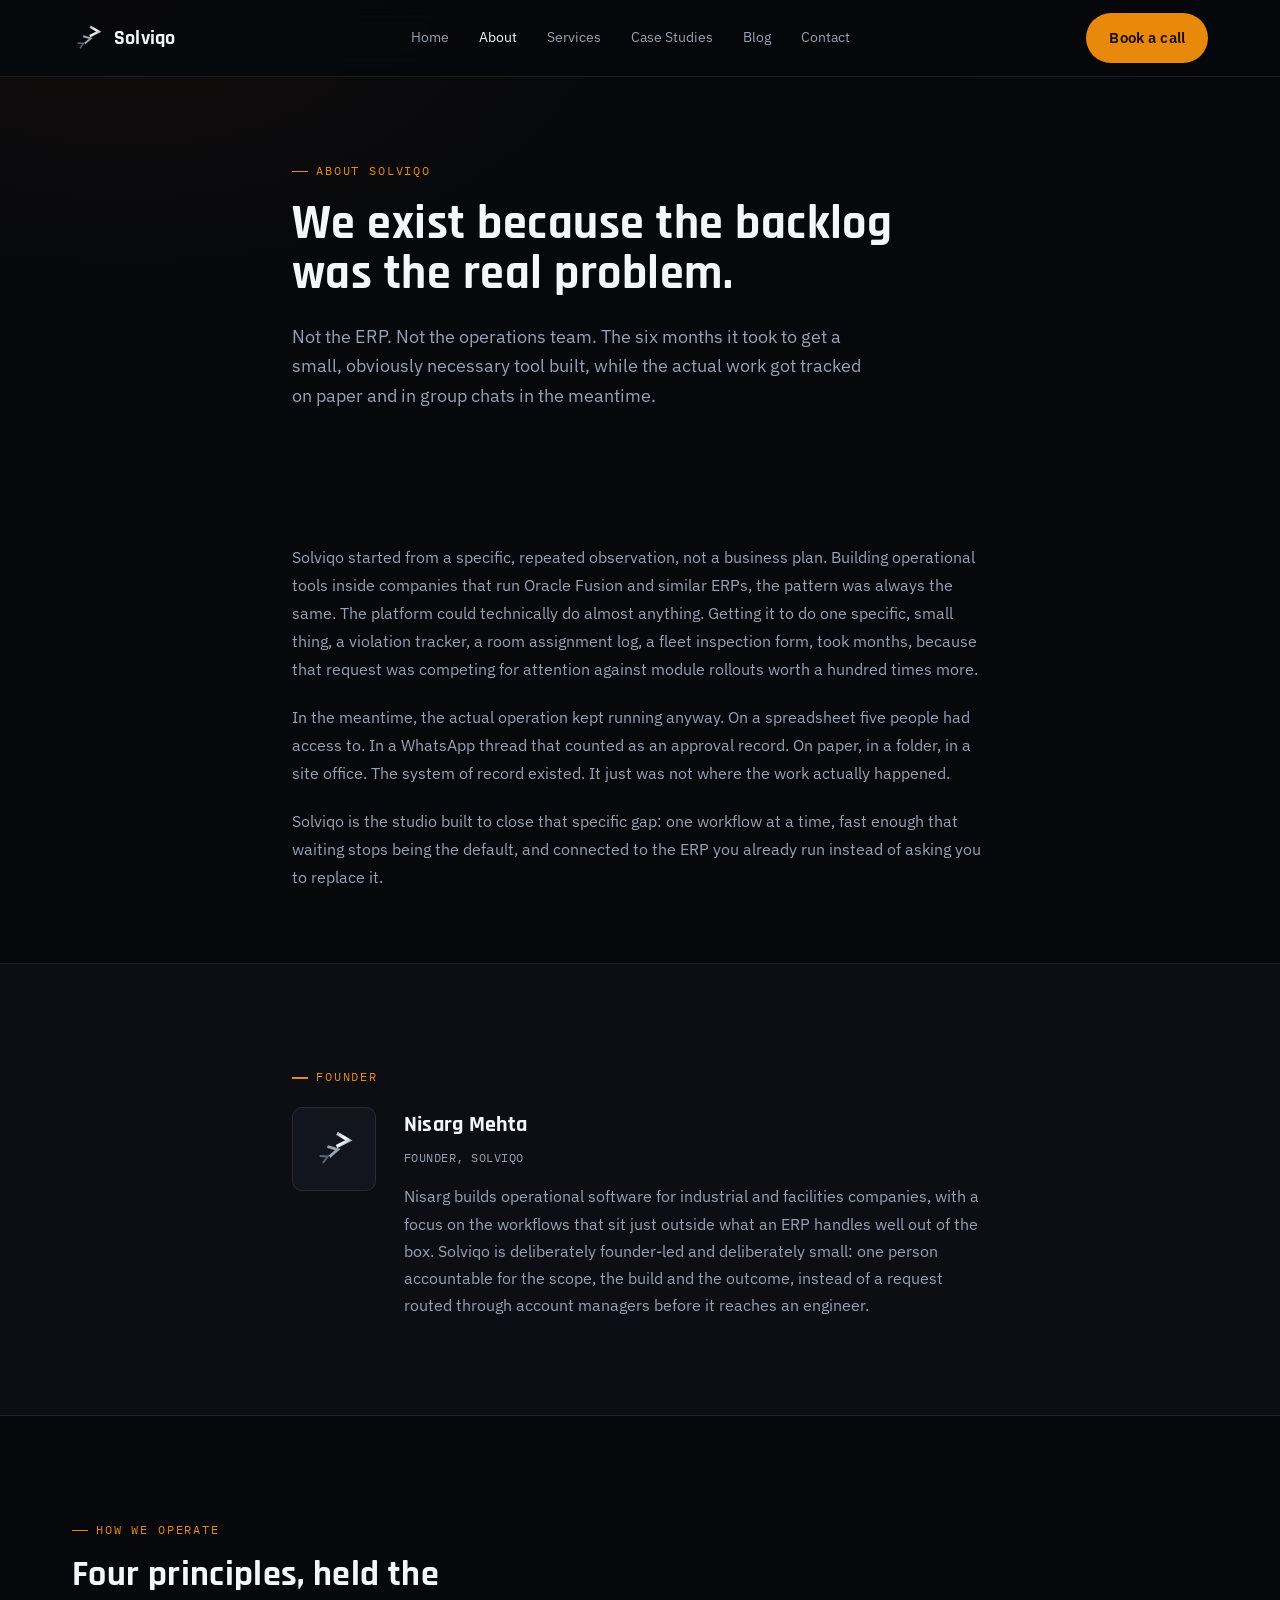
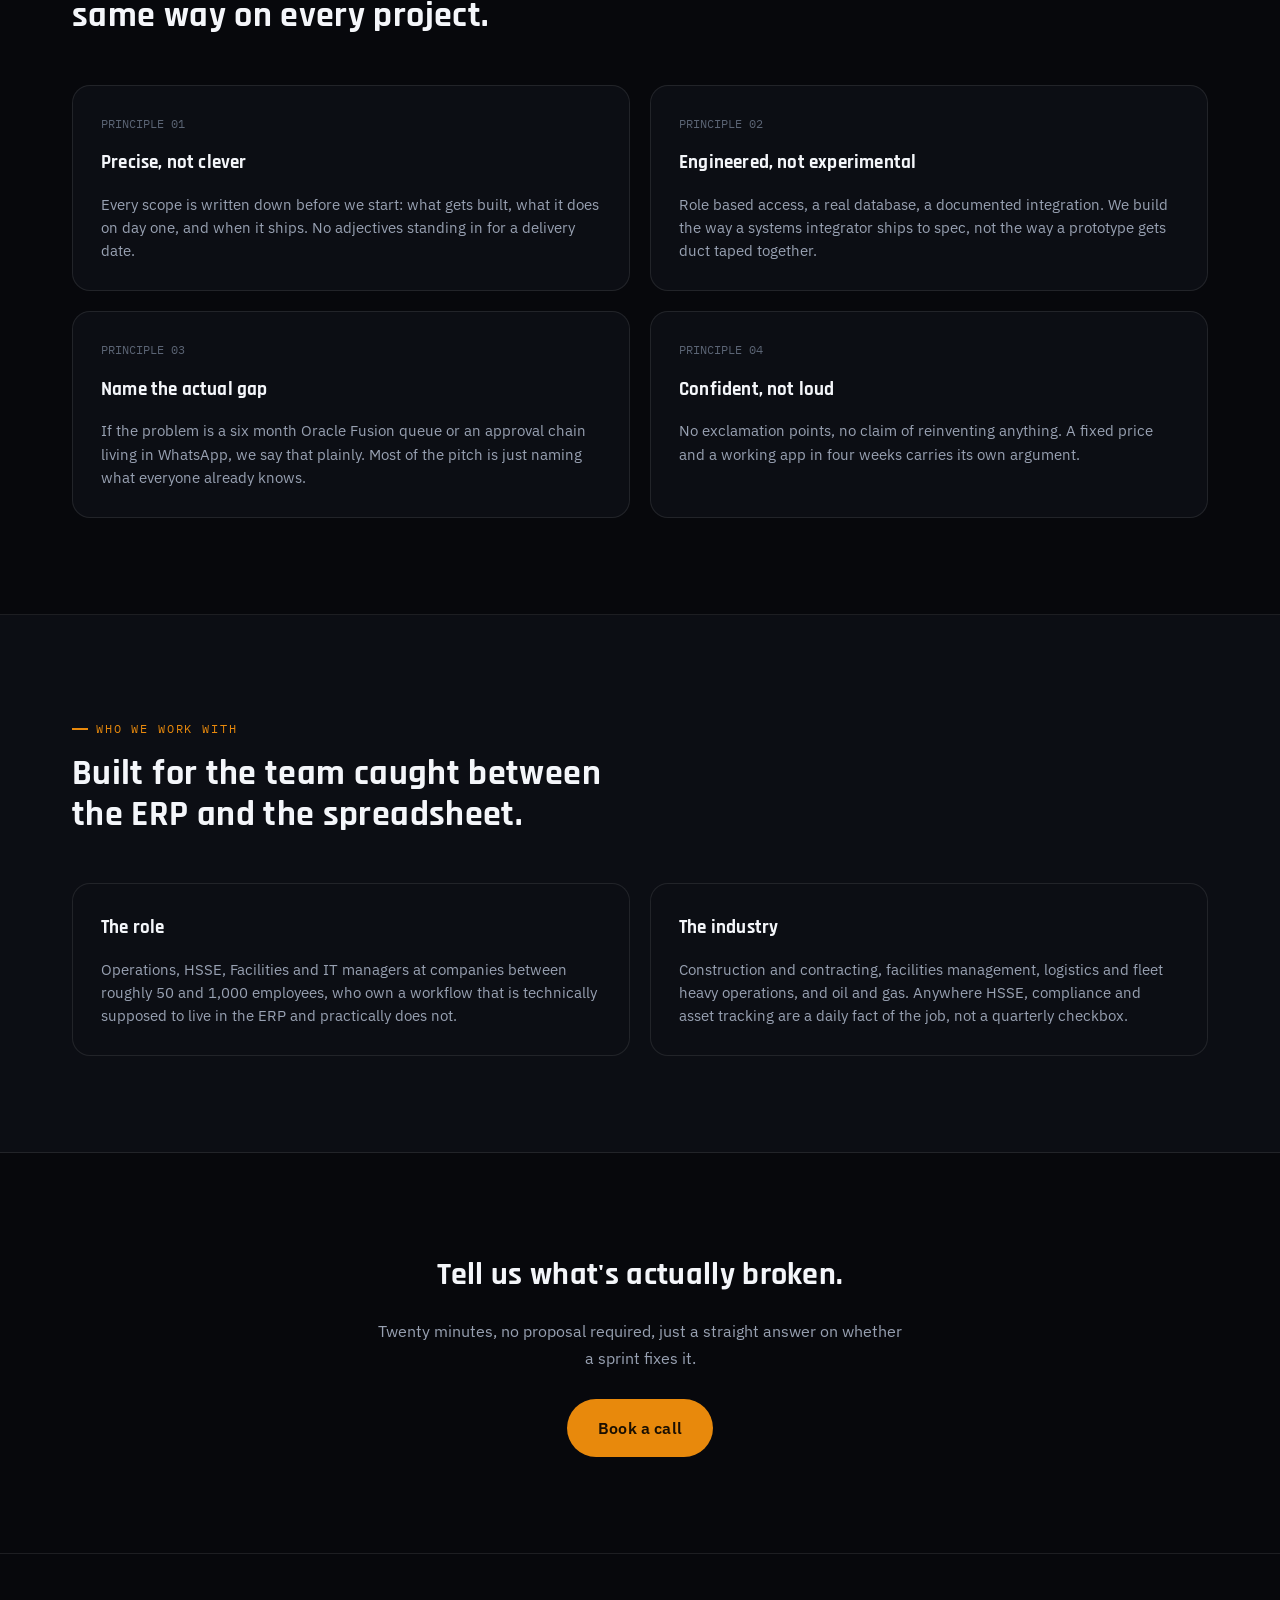
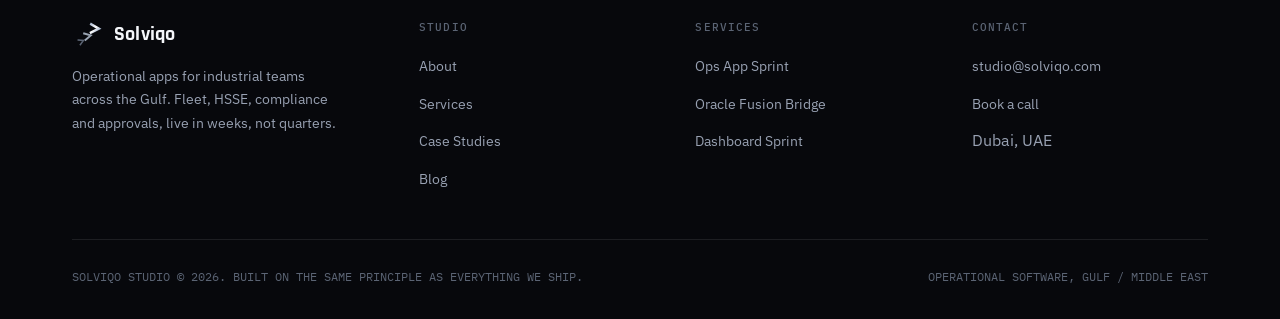
==== about.html @ 1aef15ec "Add Solviqo marketing site: home, about, services, case studies, blog, contact, and brand guidelines" ====
<!doctype html>
<html lang="en">
<head>
<meta charset="utf-8">
<meta name="viewport" content="width=device-width, initial-scale=1">
<title>About · Solviqo</title>
<meta name="description" content="Solviqo is a founder-led studio that builds operational apps for industrial teams across the Gulf, instead of another slide in someone's IT backlog.">
<link rel="icon" type="image/svg+xml" href="data:image/svg+xml,%3Csvg xmlns='http://www.w3.org/2000/svg' viewBox='0 0 240 240'%3E%3Crect width='240' height='240' rx='48' fill='%230D1117'/%3E%3Cg transform='translate(70,168) rotate(-25) scale(0.62)'%3E%3Cpolyline points='-27,-30 28,0 -27,30' fill='none' stroke='%235B6474' stroke-width='18'/%3E%3C/g%3E%3Cg transform='translate(118,128) rotate(-12) scale(0.82)'%3E%3Cpolyline points='-27,-30 28,0 -27,30' fill='none' stroke='%239AA4B2' stroke-width='18'/%3E%3C/g%3E%3Cg transform='translate(172,72) rotate(2) scale(1.05)'%3E%3Cpolyline points='-27,-30 28,0 -27,30' fill='none' stroke='%23F4F6FA' stroke-width='18'/%3E%3C/g%3E%3C/svg%3E">
<link rel="preconnect" href="https://fonts.googleapis.com">
<link rel="preconnect" href="https://fonts.gstatic.com" crossorigin>
<link rel="stylesheet" href="https://fonts.googleapis.com/css2?family=Rajdhani:wght@500;600;700&family=IBM+Plex+Sans:wght@400;500;600;700&family=IBM+Plex+Mono:wght@400;500&display=swap">
<link rel="stylesheet" href="assets/site.css">
</head>
<body>

<svg width="0" height="0" style="position:absolute" aria-hidden="true">
  <defs>
    <linearGradient id="gradChrome" x1="0%" y1="0%" x2="100%" y2="100%">
      <stop offset="0%" stop-color="#B9C6DA"/><stop offset="45%" stop-color="#FFFFFF"/><stop offset="100%" stop-color="#8CA0BE"/>
    </linearGradient>
  </defs>
</svg>

<header class="site-header">
  <div class="container nav-row">
    <a href="index.html" class="brand">
      <svg viewBox="0 0 240 240" class="brand-mark" aria-hidden="true">
        <g transform="translate(70,168) rotate(-25) scale(0.62)"><polyline points="-27,-30 28,0 -27,30" fill="none" stroke="#5B6474" stroke-width="18" stroke-linecap="square"/></g>
        <g transform="translate(118,128) rotate(-12) scale(0.82)"><polyline points="-27,-30 28,0 -27,30" fill="none" stroke="#9AA4B2" stroke-width="18" stroke-linecap="square"/></g>
        <g transform="translate(172,72) rotate(2) scale(1.05)"><polyline points="-27,-30 28,0 -27,30" fill="none" stroke="url(#gradChrome)" stroke-width="18" stroke-linecap="square"/></g>
      </svg>
      <span class="brand-word">Solviqo</span>
    </a>
    <nav id="navLinks" class="nav-links">
      <a href="index.html">Home</a>
      <a href="about.html" class="active">About</a>
      <a href="services.html">Services</a>
      <a href="case-studies.html">Case Studies</a>
      <a href="blog.html">Blog</a>
      <a href="contact.html">Contact</a>
      <a href="contact.html" class="btn btn-primary">Book a call</a>
    </nav>
    <div class="nav-right">
      <a href="contact.html" class="btn btn-primary">Book a call</a>
      <button id="navToggle" class="nav-toggle" aria-label="Toggle menu" aria-expanded="false">
        <svg viewBox="0 0 24 24" fill="none" stroke="currentColor" stroke-width="2"><path d="M3 6h18M3 12h18M3 18h18"/></svg>
      </button>
    </div>
  </div>
</header>

<main>

  <section class="hero" style="padding-bottom:60px;">
    <div class="container" style="max-width:760px;">
      <span class="eyebrow">About Solviqo</span>
      <h1 style="font-size:48px;margin-top:18px;">We exist because the backlog was the real problem.</h1>
      <p class="lede">Not the ERP. Not the operations team. The six months it took to get a small, obviously necessary tool built, while the actual work got tracked on paper and in group chats in the meantime.</p>
    </div>
  </section>

  <section class="section tight">
    <div class="container" style="max-width:760px;">
      <div class="post-body">
        <p>Solviqo started from a specific, repeated observation, not a business plan. Building operational tools inside companies that run Oracle Fusion and similar ERPs, the pattern was always the same. The platform could technically do almost anything. Getting it to do one specific, small thing, a violation tracker, a room assignment log, a fleet inspection form, took months, because that request was competing for attention against module rollouts worth a hundred times more.</p>
        <p>In the meantime, the actual operation kept running anyway. On a spreadsheet five people had access to. In a WhatsApp thread that counted as an approval record. On paper, in a folder, in a site office. The system of record existed. It just was not where the work actually happened.</p>
        <p>Solviqo is the studio built to close that specific gap: one workflow at a time, fast enough that waiting stops being the default, and connected to the ERP you already run instead of asking you to replace it.</p>
      </div>
    </div>
  </section>

  <section class="section" style="background:var(--ink-900);">
    <div class="container" style="max-width:760px;">
      <span class="eyebrow">Founder</span>
      <div style="display:flex;gap:28px;align-items:flex-start;margin-top:20px;flex-wrap:wrap;">
        <div style="width:84px;height:84px;border-radius:var(--r-md);background:var(--ink-800);border:1px solid var(--line);display:flex;align-items:center;justify-content:center;flex:none;">
          <svg viewBox="0 0 240 240" style="width:44px;height:44px;overflow:visible;">
            <g transform="translate(70,168) rotate(-25) scale(0.62)"><polyline points="-27,-30 28,0 -27,30" fill="none" stroke="#5B6474" stroke-width="18" stroke-linecap="square"/></g>
            <g transform="translate(118,128) rotate(-12) scale(0.82)"><polyline points="-27,-30 28,0 -27,30" fill="none" stroke="#9AA4B2" stroke-width="18" stroke-linecap="square"/></g>
            <g transform="translate(172,72) rotate(2) scale(1.05)"><polyline points="-27,-30 28,0 -27,30" fill="none" stroke="url(#gradChrome)" stroke-width="18" stroke-linecap="square"/></g>
          </svg>
        </div>
        <div style="flex:1;min-width:260px;">
          <h3 style="font-size:22px;">Nisarg Mehta</h3>
          <p class="muted" style="font-family:var(--font-mono);font-size:12px;margin-top:4px;letter-spacing:.04em;">FOUNDER, SOLVIQO</p>
          <p style="margin-top:16px;color:var(--text-2);font-size:15.5px;line-height:1.75;">Nisarg builds operational software for industrial and facilities companies, with a focus on the workflows that sit just outside what an ERP handles well out of the box. Solviqo is deliberately founder-led and deliberately small: one person accountable for the scope, the build and the outcome, instead of a request routed through account managers before it reaches an engineer.</p>
        </div>
      </div>
    </div>
  </section>

  <section class="section">
    <div class="container">
      <div class="section-head">
        <span class="eyebrow">How we operate</span>
        <h2>Four principles, held the same way on every project.</h2>
      </div>
      <div class="grid-2">
        <div class="card">
          <span class="num">PRINCIPLE 01</span>
          <h3>Precise, not clever</h3>
          <p>Every scope is written down before we start: what gets built, what it does on day one, and when it ships. No adjectives standing in for a delivery date.</p>
        </div>
        <div class="card">
          <span class="num">PRINCIPLE 02</span>
          <h3>Engineered, not experimental</h3>
          <p>Role based access, a real database, a documented integration. We build the way a systems integrator ships to spec, not the way a prototype gets duct taped together.</p>
        </div>
        <div class="card">
          <span class="num">PRINCIPLE 03</span>
          <h3>Name the actual gap</h3>
          <p>If the problem is a six month Oracle Fusion queue or an approval chain living in WhatsApp, we say that plainly. Most of the pitch is just naming what everyone already knows.</p>
        </div>
        <div class="card">
          <span class="num">PRINCIPLE 04</span>
          <h3>Confident, not loud</h3>
          <p>No exclamation points, no claim of reinventing anything. A fixed price and a working app in four weeks carries its own argument.</p>
        </div>
      </div>
    </div>
  </section>

  <section class="section" style="background:var(--ink-900);">
    <div class="container">
      <div class="section-head">
        <span class="eyebrow">Who we work with</span>
        <h2>Built for the team caught between the ERP and the spreadsheet.</h2>
      </div>
      <div class="grid-2">
        <div class="card">
          <h3>The role</h3>
          <p>Operations, HSSE, Facilities and IT managers at companies between roughly 50 and 1,000 employees, who own a workflow that is technically supposed to live in the ERP and practically does not.</p>
        </div>
        <div class="card">
          <h3>The industry</h3>
          <p>Construction and contracting, facilities management, logistics and fleet heavy operations, and oil and gas. Anywhere HSSE, compliance and asset tracking are a daily fact of the job, not a quarterly checkbox.</p>
        </div>
      </div>
    </div>
  </section>

  <section class="section" style="border-bottom:none;">
    <div class="container center" style="max-width:600px;margin:0 auto;">
      <h2 style="font-size:32px;">Tell us what's actually broken.</h2>
      <p class="muted" style="margin-top:16px;">Twenty minutes, no proposal required, just a straight answer on whether a sprint fixes it.</p>
      <div style="margin-top:28px;"><a href="contact.html" class="btn btn-primary btn-lg">Book a call</a></div>
    </div>
  </section>

</main>

<footer class="site-footer">
  <div class="container">
    <div class="footer-top">
      <div class="footer-brand">
        <a href="index.html" class="brand">
          <svg viewBox="0 0 240 240" class="brand-mark" aria-hidden="true">
            <g transform="translate(70,168) rotate(-25) scale(0.62)"><polyline points="-27,-30 28,0 -27,30" fill="none" stroke="#5B6474" stroke-width="18" stroke-linecap="square"/></g>
            <g transform="translate(118,128) rotate(-12) scale(0.82)"><polyline points="-27,-30 28,0 -27,30" fill="none" stroke="#9AA4B2" stroke-width="18" stroke-linecap="square"/></g>
            <g transform="translate(172,72) rotate(2) scale(1.05)"><polyline points="-27,-30 28,0 -27,30" fill="none" stroke="url(#gradChrome)" stroke-width="18" stroke-linecap="square"/></g>
          </svg>
          <span class="brand-word">Solviqo</span>
        </a>
        <p>Operational apps for industrial teams across the Gulf. Fleet, HSSE, compliance and approvals, live in weeks, not quarters.</p>
      </div>
      <div class="footer-col">
        <h4>Studio</h4>
        <ul><li><a href="about.html">About</a></li><li><a href="services.html">Services</a></li><li><a href="case-studies.html">Case Studies</a></li><li><a href="blog.html">Blog</a></li></ul>
      </div>
      <div class="footer-col">
        <h4>Services</h4>
        <ul><li><a href="services.html#ops-app-sprint">Ops App Sprint</a></li><li><a href="services.html#oracle-fusion-bridge">Oracle Fusion Bridge</a></li><li><a href="services.html#dashboard-sprint">Dashboard Sprint</a></li></ul>
      </div>
      <div class="footer-col">
        <h4>Contact</h4>
        <ul><li><a href="mailto:studio@solviqo.com">studio@solviqo.com</a></li><li><a href="contact.html">Book a call</a></li><li><span class="muted">Dubai, UAE</span></li></ul>
      </div>
    </div>
    <div class="footer-bottom">
      <p>SOLVIQO STUDIO &copy; 2026. BUILT ON THE SAME PRINCIPLE AS EVERYTHING WE SHIP.</p>
      <p>OPERATIONAL SOFTWARE, GULF / MIDDLE EAST</p>
    </div>
  </div>
</footer>

<script src="assets/site.js"></script>
</body>
</html>
---- assets/site.css ----
/* Solviqo · shared design tokens and site components */

:root{
  /* surfaces */
  --ink-950:#07080C;
  --ink-900:#0C0E14;
  --ink-800:#12151D;
  --ink-700:#1A1E29;
  --ink-600:#242938;

  /* lines */
  --line:rgba(255,255,255,0.09);
  --line-strong:rgba(255,255,255,0.18);

  /* text */
  --text-1:#F4F6FA;
  --text-2:#98A1B2;
  --text-3:#5B6474;

  /* chrome family (from the mark) */
  --chrome-1:#5B6474;
  --chrome-2:#9AA4B2;
  --chrome-3:#D8E0EC;

  /* accent */
  --amber:#E8890C;
  --amber-bright:#FFA733;
  --amber-wash:rgba(232,137,12,0.12);
  --blue-signal:#5C87F2;

  /* semantic */
  --green-ok:#3FBE85;
  --red-critical:#E15B45;

  /* type */
  --font-display:"Rajdhani",-apple-system,"Helvetica Neue",Arial,sans-serif;
  --font-body:"IBM Plex Sans",-apple-system,"Helvetica Neue",Arial,sans-serif;
  --font-mono:"IBM Plex Mono","SFMono-Regular",Consolas,monospace;

  /* shape */
  --r-sm:6px;
  --r-md:10px;
  --r-lg:18px;
  --r-full:999px;

  --container:1200px;
}

*,*::before,*::after{ box-sizing:border-box; }
html{ scroll-behavior:smooth; }
@media (prefers-reduced-motion:reduce){ html{ scroll-behavior:auto; } }

body{
  margin:0;
  background:
    radial-gradient(ellipse 1100px 620px at 82% -8%, rgba(120,150,255,0.08), transparent 60%),
    radial-gradient(ellipse 900px 500px at 10% 0%, rgba(232,137,12,0.05), transparent 55%),
    var(--ink-950);
  color:var(--text-1);
  font-family:var(--font-body);
  font-size:16px;
  line-height:1.65;
  -webkit-font-smoothing:antialiased;
}
::selection{ background:var(--amber); color:var(--ink-950); }
img{ max-width:100%; display:block; }
a{ color:inherit; text-decoration:none; }
h1,h2,h3,h4{ margin:0; font-family:var(--font-display); font-weight:700; letter-spacing:.01em; text-wrap:balance; }
p{ margin:0; }
ul{ margin:0; padding:0; list-style:none; }
button{ font-family:inherit; }

.container{ max-width:var(--container); margin:0 auto; padding:0 32px; }
@media (max-width:720px){ .container{ padding:0 20px; } }

.eyebrow{
  font-family:var(--font-mono); font-size:11.5px; letter-spacing:.16em; text-transform:uppercase;
  color:var(--amber); display:inline-flex; align-items:center; gap:8px;
}
.eyebrow::before{ content:""; width:16px; height:1.5px; background:var(--amber); display:inline-block; }
.eyebrow.muted{ color:var(--text-3); }
.eyebrow.muted::before{ background:var(--text-3); }

/* ============ Header / Nav ============ */
.site-header{
  position:sticky; top:0; z-index:50;
  background:rgba(7,8,12,0.82); backdrop-filter:blur(14px); -webkit-backdrop-filter:blur(14px);
  border-bottom:1px solid var(--line);
}
.nav-row{ display:flex; align-items:center; justify-content:space-between; height:76px; gap:24px; }
.brand{ display:flex; align-items:center; gap:10px; flex:none; }
.brand-mark{ width:32px; height:32px; overflow:visible; }
.brand-word{ font-family:var(--font-display); font-weight:700; font-size:20px; letter-spacing:.01em; color:var(--text-1); }

.nav-links{ display:flex; align-items:center; gap:2px; }
.nav-links a{
  font-size:14px; color:var(--text-2); padding:9px 14px; border-radius:var(--r-full);
  transition:color .15s ease, background .15s ease;
}
.nav-links a:hover{ color:var(--text-1); background:var(--ink-800); }
.nav-links a.active{ color:var(--text-1); }
.nav-links .btn{ display:none; }

.nav-right{ display:flex; align-items:center; gap:14px; }
.nav-toggle{ display:none; background:none; border:1px solid var(--line-strong); border-radius:var(--r-sm); width:40px; height:40px; align-items:center; justify-content:center; color:var(--text-1); cursor:pointer; }
.nav-toggle svg{ width:18px; height:18px; }

@media (max-width:920px){
  .nav-links{
    position:fixed; inset:76px 0 auto 0; flex-direction:column; align-items:stretch; gap:0;
    background:var(--ink-900); border-bottom:1px solid var(--line); padding:8px 20px 18px;
    transform:translateY(-8px); opacity:0; pointer-events:none; transition:opacity .18s ease, transform .18s ease;
  }
  .nav-links.open{ opacity:1; pointer-events:auto; transform:translateY(0); }
  .nav-links a{ padding:14px 6px; border-radius:0; border-bottom:1px solid var(--line); }
  .nav-toggle{ display:inline-flex; }
  .nav-right .btn{ display:none; }
  .nav-links .btn{ display:inline-flex; margin-top:10px; }
}

/* ============ Buttons ============ */
.btn{
  display:inline-flex; align-items:center; justify-content:center; gap:8px;
  font-family:var(--font-body); font-weight:600; font-size:14.5px; letter-spacing:.01em;
  padding:12px 22px; border-radius:var(--r-full); border:1px solid transparent; cursor:pointer;
  transition:transform .12s ease, background .15s ease, border-color .15s ease, color .15s ease;
  white-space:nowrap;
}
.btn:active{ transform:scale(.98); }
.btn-primary{ background:var(--amber); color:#1A0F02; }
.btn-primary:hover{ background:var(--amber-bright); }
.btn-ghost{ background:transparent; color:var(--text-1); border-color:var(--line-strong); }
.btn-ghost:hover{ border-color:var(--text-1); }
.btn-lg{ padding:15px 30px; font-size:16px; }
.btn-block{ width:100%; }

/* ============ Sections ============ */
.section{ padding:96px 0; border-bottom:1px solid var(--line); }
.section.tight{ padding:72px 0; }
.section:last-of-type{ border-bottom:none; }
.section-head{ max-width:680px; margin-bottom:48px; }
.section-head h2{ font-size:36px; line-height:1.15; margin-top:14px; }
.section-head p{ font-size:16.5px; color:var(--text-2); margin-top:16px; max-width:56ch; }
.section-head.center{ margin-left:auto; margin-right:auto; text-align:center; }

/* ============ Hero ============ */
.hero{ padding:76px 0 90px; position:relative; }
.hero-grid{ display:grid; grid-template-columns:1.05fr .95fr; gap:56px; align-items:center; }
.hero h1{ font-size:56px; line-height:1.05; margin-top:18px; }
.hero .lede{ font-size:18px; color:var(--text-2); margin-top:22px; max-width:52ch; }
.hero-cta{ display:flex; gap:14px; margin-top:34px; flex-wrap:wrap; }
.hero-visual{ position:relative; display:flex; align-items:center; justify-content:center; }
.hero-visual .mark-hero{ width:min(420px,90%); height:auto; overflow:visible; filter:drop-shadow(0 0 46px rgba(210,222,240,.22)); }
.hero-visual::before{
  content:""; position:absolute; inset:-10%; z-index:-1; border-radius:50%;
  background:radial-gradient(circle, rgba(216,224,236,0.10), transparent 68%);
}
@media (max-width:960px){
  .hero-grid{ grid-template-columns:1fr; }
  .hero h1{ font-size:40px; }
  .hero-visual{ order:-1; }
  .hero-visual .mark-hero{ width:220px; }
}

/* ============ Grids & Cards ============ */
.grid-2{ display:grid; grid-template-columns:repeat(2,1fr); gap:20px; }
.grid-3{ display:grid; grid-template-columns:repeat(3,1fr); gap:20px; }
.grid-4{ display:grid; grid-template-columns:repeat(4,1fr); gap:20px; }
@media (max-width:920px){ .grid-3,.grid-4{ grid-template-columns:repeat(2,1fr); } }
@media (max-width:640px){ .grid-2,.grid-3,.grid-4{ grid-template-columns:1fr; } }

.card{
  background:var(--ink-900); border:1px solid var(--line); border-radius:var(--r-lg);
  padding:28px; display:flex; flex-direction:column; gap:14px;
}
.card-icon{ width:44px; height:44px; border-radius:var(--r-md); background:var(--ink-800); display:flex; align-items:center; justify-content:center; flex:none; }
.card-icon svg{ width:22px; height:22px; color:var(--amber); }
.card h3{ font-size:19px; }
.card p{ font-size:14.5px; color:var(--text-2); line-height:1.6; }
.card .num{ font-family:var(--font-mono); font-size:12px; color:var(--text-3); }

.card-link{ margin-top:auto; display:inline-flex; align-items:center; gap:6px; font-size:13.5px; font-weight:600; color:var(--amber); }
.card-link svg{ width:14px; height:14px; transition:transform .15s ease; }
.card:hover .card-link svg{ transform:translateX(3px); }

/* ============ Stat band ============ */
.stat-band{ display:grid; grid-template-columns:repeat(3,1fr); gap:1px; background:var(--line); border:1px solid var(--line); border-radius:var(--r-lg); overflow:hidden; }
.stat{ background:var(--ink-900); padding:32px 28px; }
.stat .v{ font-family:var(--font-display); font-size:38px; font-weight:700; color:var(--text-1); }
.stat .l{ font-size:13.5px; color:var(--text-2); margin-top:6px; }
@media (max-width:720px){ .stat-band{ grid-template-columns:1fr; } }

/* ============ Tag / badge ============ */
.tag{
  display:inline-flex; align-items:center; gap:6px; font-family:var(--font-mono); font-size:11px;
  letter-spacing:.06em; text-transform:uppercase; padding:4px 10px; border-radius:var(--r-sm);
  background:var(--ink-800); color:var(--text-2); border:1px solid var(--line);
}
.tag.amber{ background:var(--amber-wash); color:var(--amber); border-color:rgba(232,137,12,.3); }

/* ============ Footer ============ */
.site-footer{ border-top:1px solid var(--line); padding:64px 0 32px; }
.footer-top{ display:grid; grid-template-columns:1.3fr repeat(3,1fr); gap:40px; padding-bottom:48px; }
.footer-brand .brand{ margin-bottom:14px; }
.footer-brand p{ font-size:14px; color:var(--text-2); max-width:34ch; }
.footer-col h4{ font-family:var(--font-mono); font-size:11px; letter-spacing:.1em; text-transform:uppercase; color:var(--text-3); margin-bottom:16px; font-weight:500; }
.footer-col ul{ display:flex; flex-direction:column; gap:11px; }
.footer-col a{ font-size:14px; color:var(--text-2); }
.footer-col a:hover{ color:var(--text-1); }
.footer-bottom{ display:flex; justify-content:space-between; align-items:center; padding-top:28px; border-top:1px solid var(--line); flex-wrap:wrap; gap:12px; }
.footer-bottom p{ font-family:var(--font-mono); font-size:11.5px; color:var(--text-3); }
@media (max-width:860px){ .footer-top{ grid-template-columns:1fr 1fr; } }
@media (max-width:520px){ .footer-top{ grid-template-columns:1fr; } }

/* ============ Blog & case study components ============ */
.post-card{ cursor:pointer; }
.post-meta{ display:flex; align-items:center; gap:12px; flex-wrap:wrap; }
.post-date{ font-family:var(--font-mono); font-size:11.5px; color:var(--text-3); }
.back-link{ display:inline-flex; align-items:center; gap:6px; font-size:13.5px; color:var(--text-2); margin-bottom:28px; }
.back-link:hover{ color:var(--text-1); }
.post-head{ max-width:760px; margin-bottom:40px; }
.post-head h1{ font-size:40px; line-height:1.14; margin-top:16px; }
.post-byline{ font-family:var(--font-mono); font-size:12px; color:var(--text-3); margin-top:14px; }
.post-body{ max-width:720px; display:flex; flex-direction:column; gap:20px; }
.post-body h3{ font-size:22px; margin-top:8px; }
.post-body p{ font-size:16px; color:var(--text-2); line-height:1.75; }
.post-list{ display:flex; flex-direction:column; gap:10px; }
.post-list li{ font-size:16px; color:var(--text-2); padding-left:22px; position:relative; line-height:1.6; }
.post-list li::before{ content:""; position:absolute; left:0; top:10px; width:8px; height:8px; border-radius:2px; background:var(--amber); }
.post-body blockquote{ margin:0; padding:20px 24px; border-left:2px solid var(--amber); background:var(--ink-900); border-radius:0 var(--r-md) var(--r-md) 0; font-size:17px; color:var(--text-1); font-style:normal; }
.post-cta{ max-width:720px; margin-top:44px; align-items:flex-start; gap:10px; }
.post-cta .btn{ margin-top:8px; }
.related{ max-width:760px; margin-top:56px; }
.related .eyebrow{ margin-bottom:18px; }

.case-card .case-stats{ display:flex; gap:24px; padding-top:6px; }
.case-card .case-stats .v{ font-family:var(--font-display); font-weight:700; font-size:22px; color:var(--text-1); }
.case-card .case-stats .l{ font-size:12px; color:var(--text-3); margin-top:2px; }
.case-note{ font-size:13.5px; color:var(--text-3); margin-top:18px; }

/* ============ Utility ============ */
.mt-0{ margin-top:0 !important; }
.center{ text-align:center; }
.muted{ color:var(--text-2); }
.max-56{ max-width:56ch; }
.divider{ height:1px; background:var(--line); border:none; margin:0; }
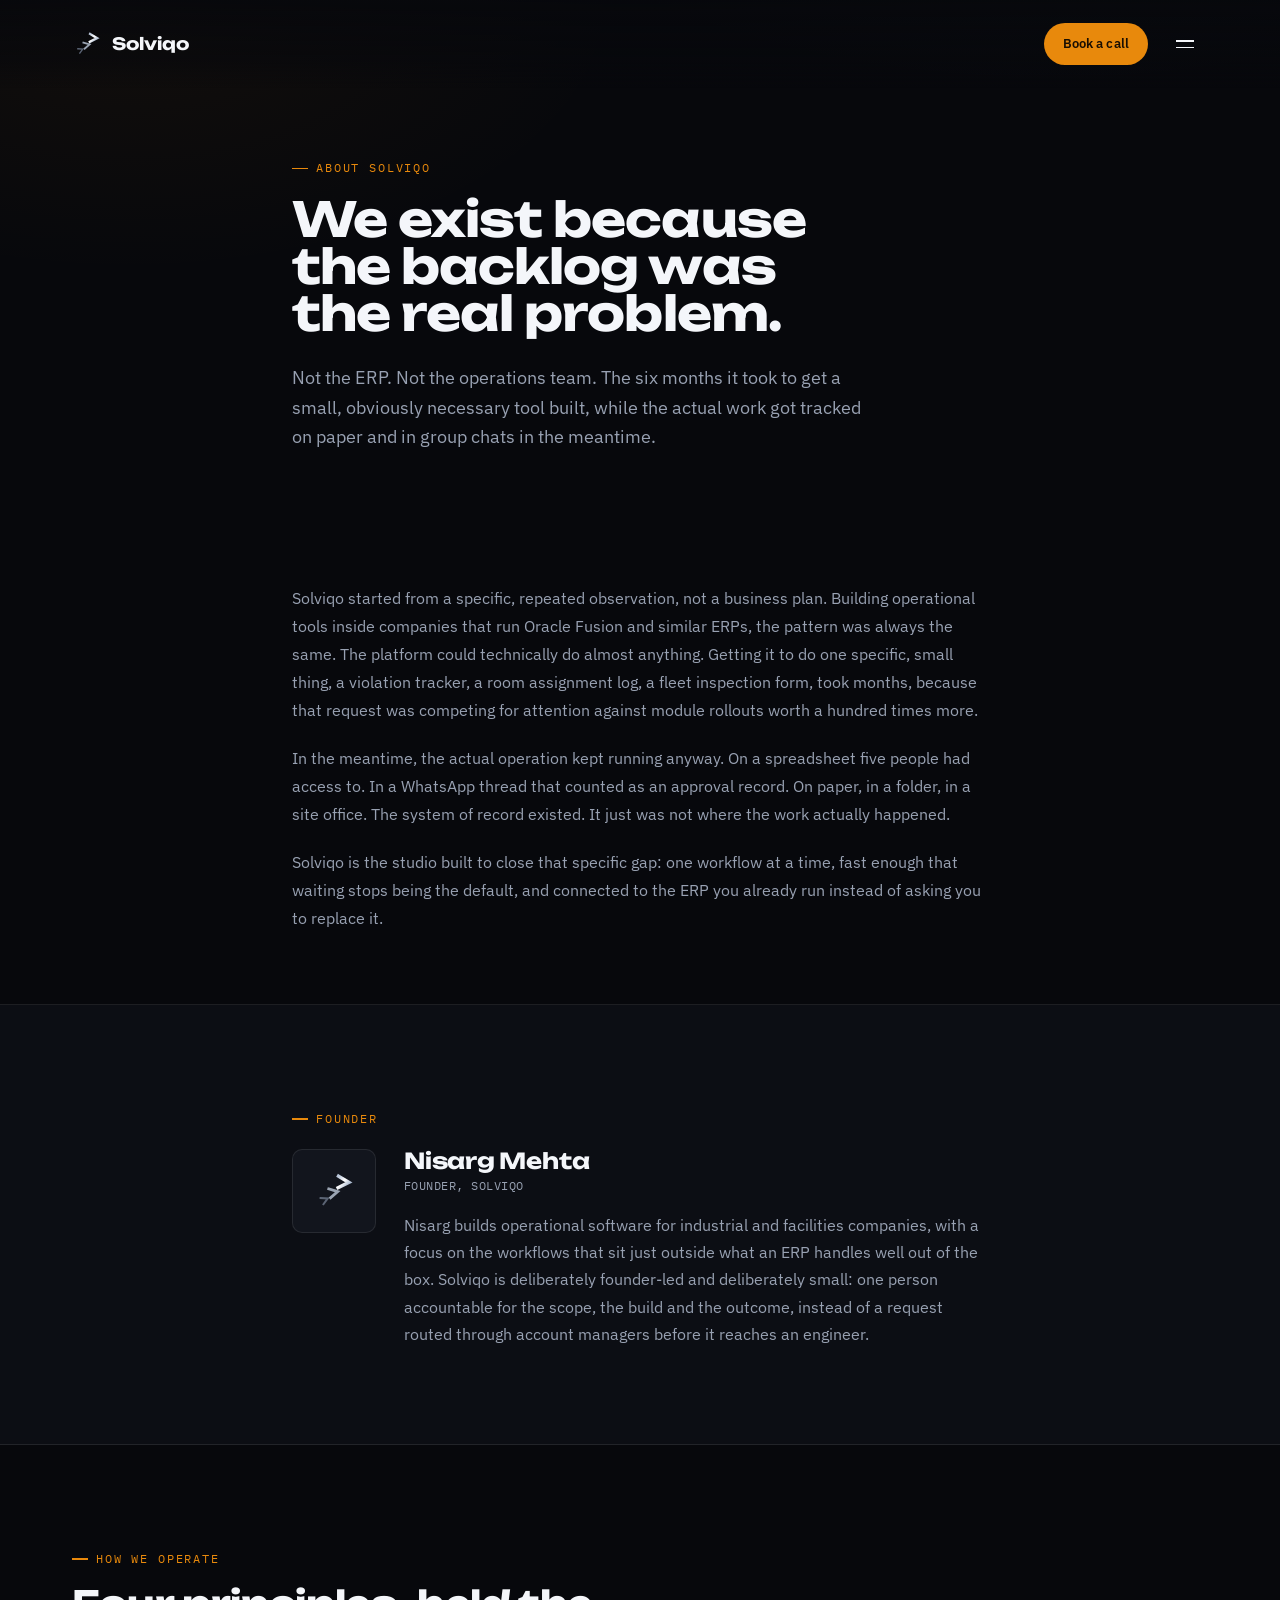
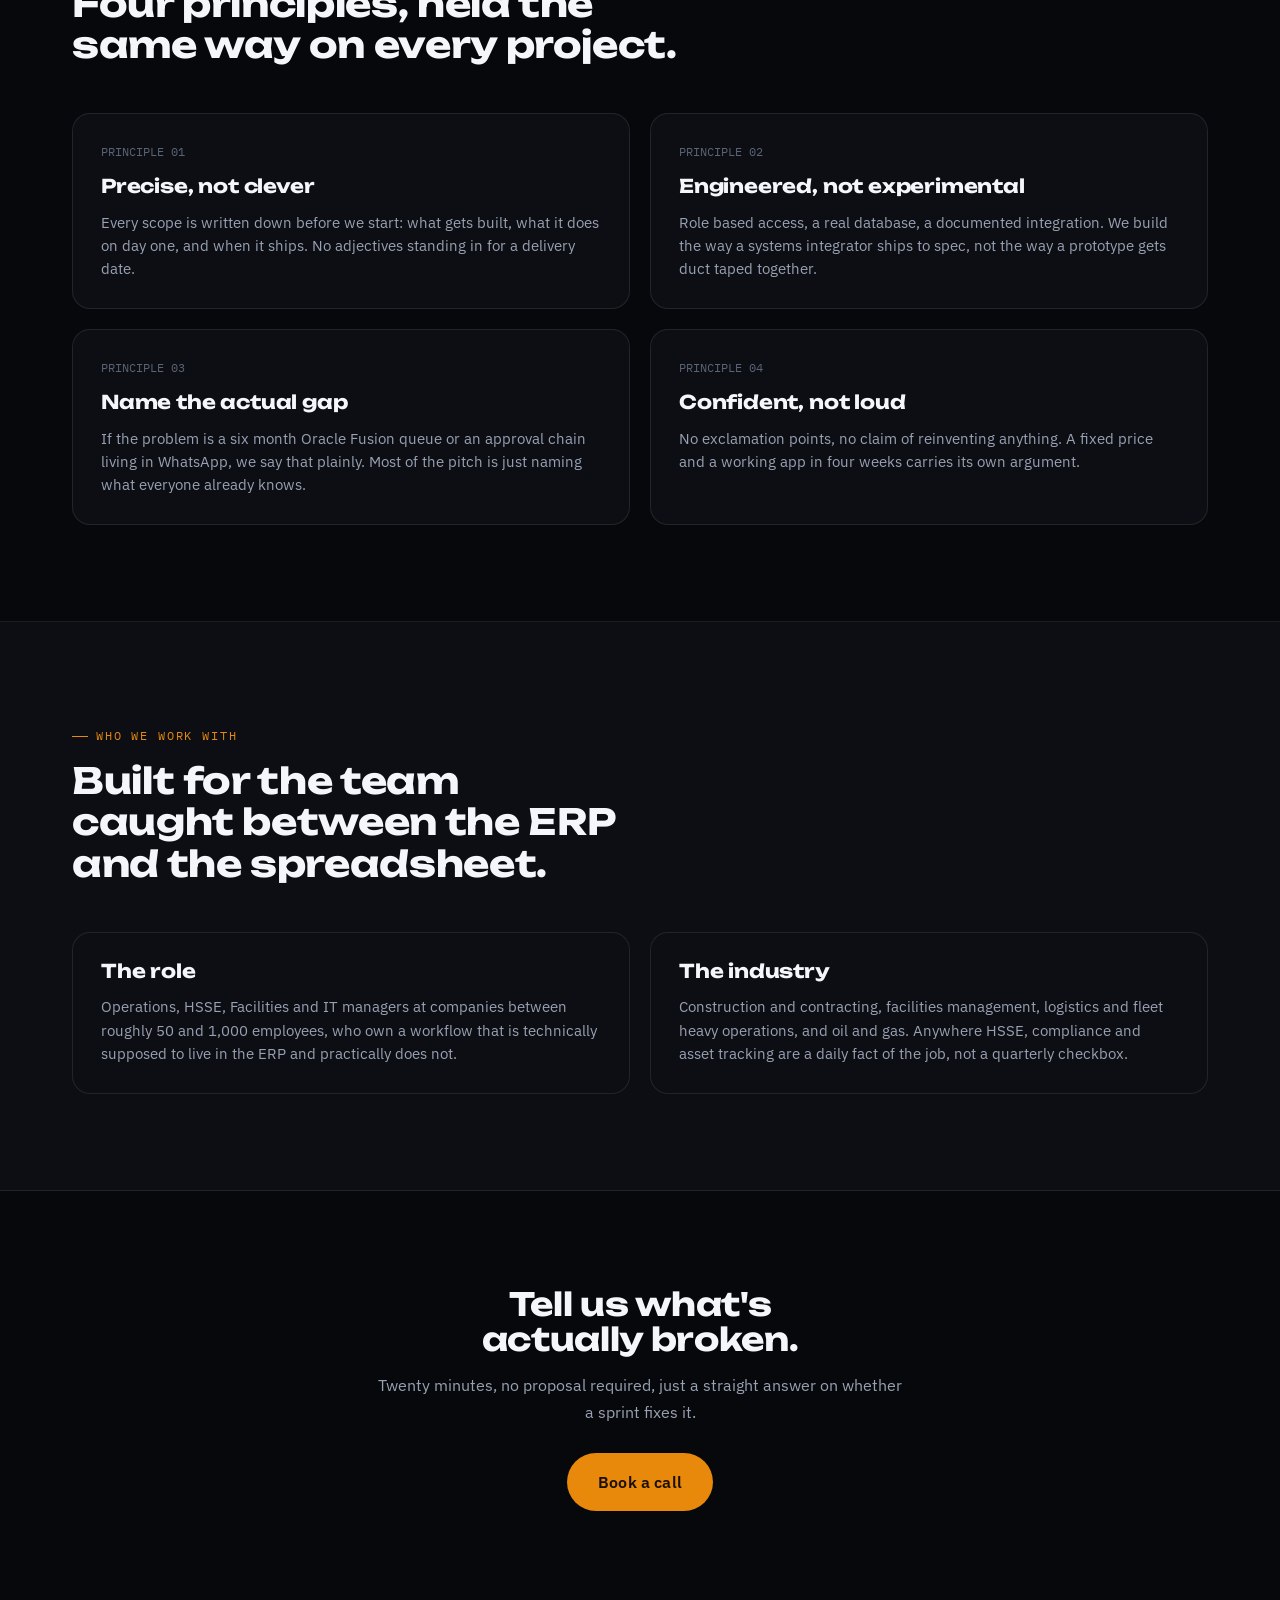
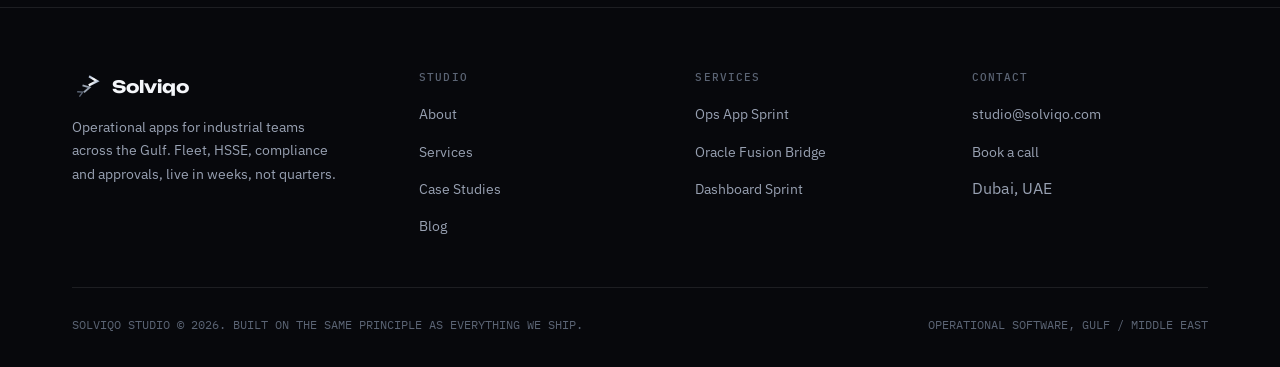
==== commit c48925ec: "Redesign visual system: Unbounded display type, full-screen nav overlay, intro loader Studied kott.s" ====
--- a/about.html
+++ b/about.html
@@ -8,7 +8,7 @@
 <link rel="icon" type="image/svg+xml" href="data:image/svg+xml,%3Csvg xmlns='http://www.w3.org/2000/svg' viewBox='0 0 240 240'%3E%3Crect width='240' height='240' rx='48' fill='%230D1117'/%3E%3Cg transform='translate(70,168) rotate(-25) scale(0.62)'%3E%3Cpolyline points='-27,-30 28,0 -27,30' fill='none' stroke='%235B6474' stroke-width='18'/%3E%3C/g%3E%3Cg transform='translate(118,128) rotate(-12) scale(0.82)'%3E%3Cpolyline points='-27,-30 28,0 -27,30' fill='none' stroke='%239AA4B2' stroke-width='18'/%3E%3C/g%3E%3Cg transform='translate(172,72) rotate(2) scale(1.05)'%3E%3Cpolyline points='-27,-30 28,0 -27,30' fill='none' stroke='%23F4F6FA' stroke-width='18'/%3E%3C/g%3E%3C/svg%3E">
 <link rel="preconnect" href="https://fonts.googleapis.com">
 <link rel="preconnect" href="https://fonts.gstatic.com" crossorigin>
-<link rel="stylesheet" href="https://fonts.googleapis.com/css2?family=Rajdhani:wght@500;600;700&family=IBM+Plex+Sans:wght@400;500;600;700&family=IBM+Plex+Mono:wght@400;500&display=swap">
+<link rel="stylesheet" href="https://fonts.googleapis.com/css2?family=Unbounded:wght@400;600;700;800;900&family=IBM+Plex+Sans:wght@400;500;600;700&family=IBM+Plex+Mono:wght@400;500;600&display=swap">
 <link rel="stylesheet" href="assets/site.css">
 </head>
 <body>
@@ -31,23 +31,32 @@
       </svg>
       <span class="brand-word">Solviqo</span>
     </a>
-    <nav id="navLinks" class="nav-links">
-      <a href="index.html">Home</a>
-      <a href="about.html" class="active">About</a>
-      <a href="services.html">Services</a>
-      <a href="case-studies.html">Case Studies</a>
-      <a href="blog.html">Blog</a>
-      <a href="contact.html">Contact</a>
-      <a href="contact.html" class="btn btn-primary">Book a call</a>
-    </nav>
     <div class="nav-right">
-      <a href="contact.html" class="btn btn-primary">Book a call</a>
+      <a href="contact.html" class="btn btn-primary btn-sm">Book a call</a>
       <button id="navToggle" class="nav-toggle" aria-label="Toggle menu" aria-expanded="false">
-        <svg viewBox="0 0 24 24" fill="none" stroke="currentColor" stroke-width="2"><path d="M3 6h18M3 12h18M3 18h18"/></svg>
+        <span class="ln"></span><span class="ln"></span>
       </button>
     </div>
   </div>
 </header>
+
+<div id="navLinks" class="nav-links">
+  <div class="container nav-links-inner">
+    <nav>
+      <a href="index.html"><span class="idx">01</span>Home</a>
+      <a href="about.html" class="active"><span class="idx">02</span>About</a>
+      <a href="services.html"><span class="idx">03</span>Services</a>
+      <a href="case-studies.html"><span class="idx">04</span>Case Studies</a>
+      <a href="blog.html"><span class="idx">05</span>Blog</a>
+      <a href="contact.html"><span class="idx">06</span>Contact</a>
+    </nav>
+    <div class="nav-foot">
+      <a href="mailto:studio@solviqo.com">studio@solviqo.com</a>
+      <a href="contact.html" class="btn btn-primary">Book a call</a>
+      <span>Dubai, UAE</span>
+    </div>
+  </div>
+</div>
 
 <main>
 
--- a/assets/site.css
+++ b/assets/site.css
@@ -33,7 +33,7 @@
   --red-critical:#E15B45;
 
   /* type */
-  --font-display:"Rajdhani",-apple-system,"Helvetica Neue",Arial,sans-serif;
+  --font-display:"Unbounded",-apple-system,"Helvetica Neue",Arial,sans-serif;
   --font-body:"IBM Plex Sans",-apple-system,"Helvetica Neue",Arial,sans-serif;
   --font-mono:"IBM Plex Mono","SFMono-Regular",Consolas,monospace;
 
@@ -65,7 +65,7 @@
 ::selection{ background:var(--amber); color:var(--ink-950); }
 img{ max-width:100%; display:block; }
 a{ color:inherit; text-decoration:none; }
-h1,h2,h3,h4{ margin:0; font-family:var(--font-display); font-weight:700; letter-spacing:.01em; text-wrap:balance; }
+h1,h2,h3,h4{ margin:0; font-family:var(--font-display); font-weight:700; letter-spacing:-0.01em; text-wrap:balance; line-height:1.08; }
 p{ margin:0; }
 ul{ margin:0; padding:0; list-style:none; }
 button{ font-family:inherit; }
@@ -83,40 +83,63 @@
 
 /* ============ Header / Nav ============ */
 .site-header{
-  position:sticky; top:0; z-index:50;
-  background:rgba(7,8,12,0.82); backdrop-filter:blur(14px); -webkit-backdrop-filter:blur(14px);
-  border-bottom:1px solid var(--line);
-}
-.nav-row{ display:flex; align-items:center; justify-content:space-between; height:76px; gap:24px; }
+  position:fixed; top:0; left:0; right:0; z-index:80;
+  background:linear-gradient(rgba(7,8,12,0.9), rgba(7,8,12,0.55) 70%, transparent);
+}
+.nav-row{ display:flex; align-items:center; justify-content:space-between; height:88px; gap:24px; }
 .brand{ display:flex; align-items:center; gap:10px; flex:none; }
-.brand-mark{ width:32px; height:32px; overflow:visible; }
-.brand-word{ font-family:var(--font-display); font-weight:700; font-size:20px; letter-spacing:.01em; color:var(--text-1); }
-
-.nav-links{ display:flex; align-items:center; gap:2px; }
+.brand-mark{ width:30px; height:30px; overflow:visible; }
+.brand-word{ font-family:var(--font-display); font-weight:700; font-size:17px; letter-spacing:0; color:var(--text-1); }
+
+.nav-right{ display:flex; align-items:center; gap:14px; }
+.nav-toggle{
+  display:flex; flex-direction:column; align-items:center; justify-content:center; gap:5px;
+  background:none; border:none; width:46px; height:46px; border-radius:50%;
+  color:var(--text-1); cursor:pointer; transition:background .15s ease;
+}
+.nav-toggle:hover{ background:var(--ink-800); }
+.nav-toggle .ln{ width:18px; height:1.5px; background:currentColor; display:block; transition:transform .25s ease, opacity .2s ease; }
+.nav-open .nav-toggle .ln:first-child{ transform:translateY(3.25px) rotate(45deg); }
+.nav-open .nav-toggle .ln:last-child{ transform:translateY(-3.25px) rotate(-45deg); }
+
+/* Full-screen nav overlay, all breakpoints */
+.nav-links{
+  position:fixed; inset:0; z-index:70;
+  background:var(--ink-950);
+  display:flex; flex-direction:column; justify-content:center;
+  opacity:0; visibility:hidden; pointer-events:none;
+  transition:opacity .35s ease;
+  overflow-y:auto; padding:100px 0 40px;
+}
+.nav-open .nav-links{ opacity:1; visibility:visible; pointer-events:auto; }
+.nav-links-inner{ display:flex; flex-direction:column; gap:2px; }
 .nav-links a{
-  font-size:14px; color:var(--text-2); padding:9px 14px; border-radius:var(--r-full);
-  transition:color .15s ease, background .15s ease;
-}
-.nav-links a:hover{ color:var(--text-1); background:var(--ink-800); }
-.nav-links a.active{ color:var(--text-1); }
+  font-family:var(--font-display); font-weight:600; font-size:clamp(32px,7vw,64px);
+  color:var(--text-2); padding:10px 0; display:flex; align-items:baseline; gap:22px;
+  border-bottom:1px solid var(--line); transition:color .2s ease, padding-left .2s ease;
+  opacity:0; transform:translateY(14px);
+}
+.nav-open .nav-links a{ opacity:1; transform:translateY(0); transition:opacity .4s ease, transform .4s ease, color .2s ease, padding-left .2s ease; }
+.nav-links a:nth-child(1){ transition-delay:.05s; }
+.nav-links a:nth-child(2){ transition-delay:.09s; }
+.nav-links a:nth-child(3){ transition-delay:.13s; }
+.nav-links a:nth-child(4){ transition-delay:.17s; }
+.nav-links a:nth-child(5){ transition-delay:.21s; }
+.nav-links a:nth-child(6){ transition-delay:.25s; }
+.nav-links a .idx{ font-family:var(--font-mono); font-size:13px; color:var(--text-3); font-weight:400; }
+.nav-links a:hover{ color:var(--text-1); padding-left:14px; }
+.nav-links a.active{ color:var(--amber); }
 .nav-links .btn{ display:none; }
-
-.nav-right{ display:flex; align-items:center; gap:14px; }
-.nav-toggle{ display:none; background:none; border:1px solid var(--line-strong); border-radius:var(--r-sm); width:40px; height:40px; align-items:center; justify-content:center; color:var(--text-1); cursor:pointer; }
-.nav-toggle svg{ width:18px; height:18px; }
-
-@media (max-width:920px){
-  .nav-links{
-    position:fixed; inset:76px 0 auto 0; flex-direction:column; align-items:stretch; gap:0;
-    background:var(--ink-900); border-bottom:1px solid var(--line); padding:8px 20px 18px;
-    transform:translateY(-8px); opacity:0; pointer-events:none; transition:opacity .18s ease, transform .18s ease;
-  }
-  .nav-links.open{ opacity:1; pointer-events:auto; transform:translateY(0); }
-  .nav-links a{ padding:14px 6px; border-radius:0; border-bottom:1px solid var(--line); }
-  .nav-toggle{ display:inline-flex; }
-  .nav-right .btn{ display:none; }
-  .nav-links .btn{ display:inline-flex; margin-top:10px; }
-}
+.nav-foot{
+  display:flex; justify-content:space-between; align-items:center; flex-wrap:wrap; gap:16px;
+  margin-top:40px; padding-top:24px; border-top:1px solid var(--line);
+  opacity:0; transform:translateY(10px); transition:opacity .4s ease .3s, transform .4s ease .3s;
+}
+.nav-open .nav-foot{ opacity:1; transform:translateY(0); }
+.nav-foot a{ font-family:var(--font-mono); font-size:13px; color:var(--text-2); }
+.nav-foot a:hover{ color:var(--text-1); }
+body.nav-open{ overflow:hidden; }
+@media (max-width:640px){ .nav-links a{ gap:14px; } }
 
 /* ============ Buttons ============ */
 .btn{
@@ -132,6 +155,7 @@
 .btn-ghost{ background:transparent; color:var(--text-1); border-color:var(--line-strong); }
 .btn-ghost:hover{ border-color:var(--text-1); }
 .btn-lg{ padding:15px 30px; font-size:16px; }
+.btn-sm{ padding:9px 18px; font-size:13px; }
 .btn-block{ width:100%; }
 
 /* ============ Sections ============ */
@@ -144,10 +168,10 @@
 .section-head.center{ margin-left:auto; margin-right:auto; text-align:center; }
 
 /* ============ Hero ============ */
-.hero{ padding:76px 0 90px; position:relative; }
+.hero{ padding:150px 0 90px; position:relative; }
 .hero-grid{ display:grid; grid-template-columns:1.05fr .95fr; gap:56px; align-items:center; }
-.hero h1{ font-size:56px; line-height:1.05; margin-top:18px; }
-.hero .lede{ font-size:18px; color:var(--text-2); margin-top:22px; max-width:52ch; }
+.hero h1{ font-size:clamp(40px,6.2vw,92px); line-height:0.98; margin-top:22px; letter-spacing:-0.02em; }
+.hero .lede{ font-size:18px; color:var(--text-2); margin-top:26px; max-width:52ch; }
 .hero-cta{ display:flex; gap:14px; margin-top:34px; flex-wrap:wrap; }
 .hero-visual{ position:relative; display:flex; align-items:center; justify-content:center; }
 .hero-visual .mark-hero{ width:min(420px,90%); height:auto; overflow:visible; filter:drop-shadow(0 0 46px rgba(210,222,240,.22)); }
@@ -238,6 +262,61 @@
 .case-card .case-stats .l{ font-size:12px; color:var(--text-3); margin-top:2px; }
 .case-note{ font-size:13.5px; color:var(--text-3); margin-top:18px; }
 
+/* ============ Section index system ============ */
+.section-idx{
+  display:flex; align-items:center; gap:12px; margin-bottom:18px;
+  font-family:var(--font-mono); font-size:12px; color:var(--text-3); letter-spacing:.1em; text-transform:uppercase;
+}
+.section-idx .n{ color:var(--amber); }
+.ghost-num{
+  position:absolute; top:24px; right:0; font-family:var(--font-display); font-weight:800;
+  font-size:clamp(80px,14vw,220px); line-height:1; color:transparent;
+  -webkit-text-stroke:1px var(--line-strong); z-index:0; user-select:none; pointer-events:none;
+}
+.section-rel{ position:relative; overflow:hidden; }
+
+/* ============ Scroll HUD ============ */
+.scroll-hud{
+  position:fixed; right:22px; bottom:22px; z-index:60;
+  font-family:var(--font-mono); font-size:11px; color:var(--text-3);
+  display:flex; align-items:center; gap:10px; padding:9px 14px;
+  background:rgba(12,14,20,0.75); backdrop-filter:blur(10px); border:1px solid var(--line); border-radius:var(--r-full);
+  opacity:0; transform:translateY(8px); transition:opacity .3s ease, transform .3s ease;
+}
+.scroll-hud.visible{ opacity:1; transform:translateY(0); }
+.scroll-hud .cur{ color:var(--amber); }
+.scroll-hud .bar{ width:38px; height:2px; background:var(--line-strong); border-radius:2px; overflow:hidden; }
+.scroll-hud .bar i{ display:block; height:100%; width:0%; background:var(--amber); transition:width .2s linear; }
+@media (max-width:720px){ .scroll-hud{ display:none; } }
+
+/* ============ Intro loader ============ */
+.intro-loader{
+  position:fixed; inset:0; z-index:200; background:var(--ink-950);
+  display:flex; align-items:center; justify-content:center;
+  transition:opacity .5s ease, visibility .5s ease;
+}
+.intro-loader.hide{ opacity:0; visibility:hidden; pointer-events:none; }
+.intro-mark{ width:min(200px,40vw); height:auto; overflow:visible; }
+.intro-mark .seg{ opacity:0; transform-origin:center; }
+.intro-loader.run .seg-1{ animation:segIn .5s cubic-bezier(.2,.8,.2,1) .15s forwards; }
+.intro-loader.run .seg-2{ animation:segIn .5s cubic-bezier(.2,.8,.2,1) .38s forwards; }
+.intro-loader.run .seg-3{ animation:segIn .5s cubic-bezier(.2,.8,.2,1) .61s forwards; }
+@keyframes segIn{
+  0%{ opacity:0; transform:scale(.4) rotate(-30deg); }
+  70%{ opacity:1; }
+  100%{ opacity:1; transform:scale(1) rotate(0deg); }
+}
+.intro-label{
+  position:absolute; bottom:40px; left:0; right:0; text-align:center;
+  font-family:var(--font-mono); font-size:11px; letter-spacing:.2em; text-transform:uppercase; color:var(--text-3);
+  opacity:0; transition:opacity .4s ease .8s;
+}
+.intro-loader.run .intro-label{ opacity:1; }
+@media (prefers-reduced-motion:reduce){
+  .intro-loader{ transition:none; }
+  .intro-mark .seg{ opacity:1 !important; transform:none !important; animation:none !important; }
+}
+
 /* ============ Utility ============ */
 .mt-0{ margin-top:0 !important; }
 .center{ text-align:center; }
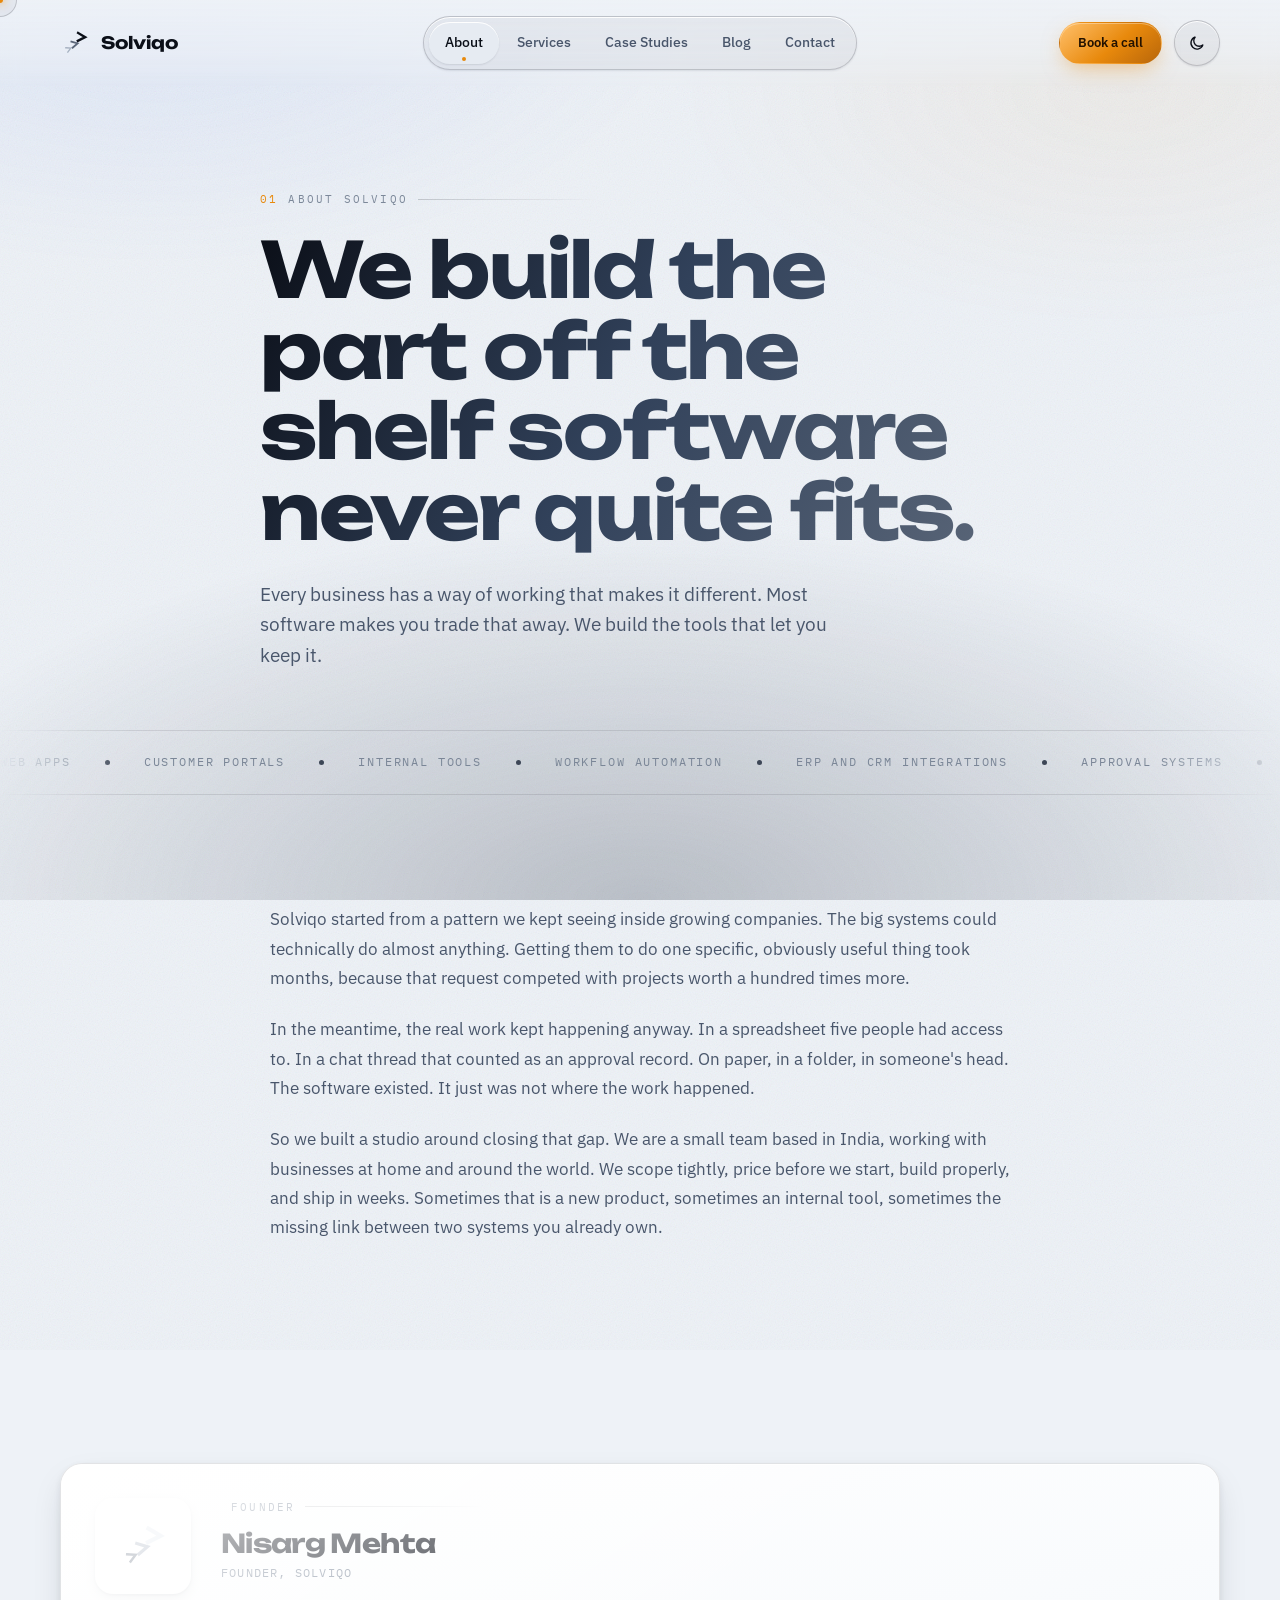
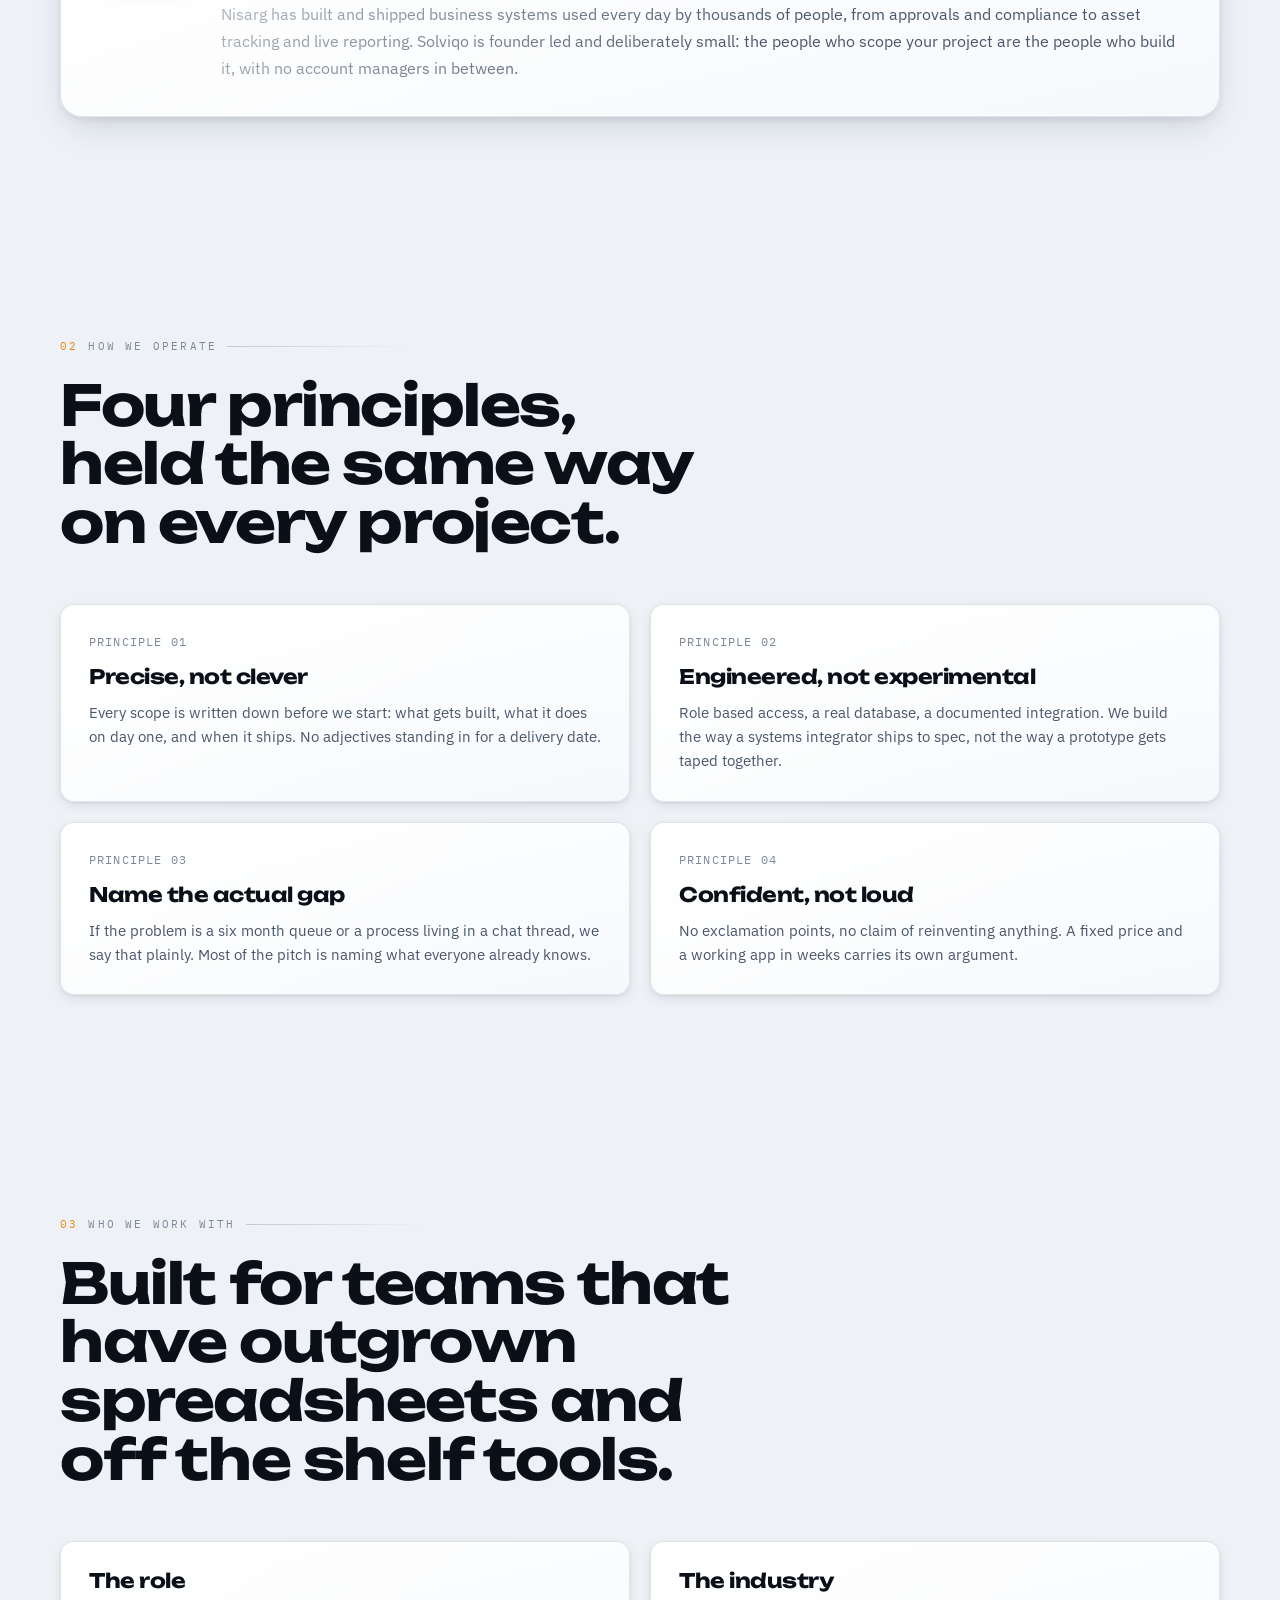
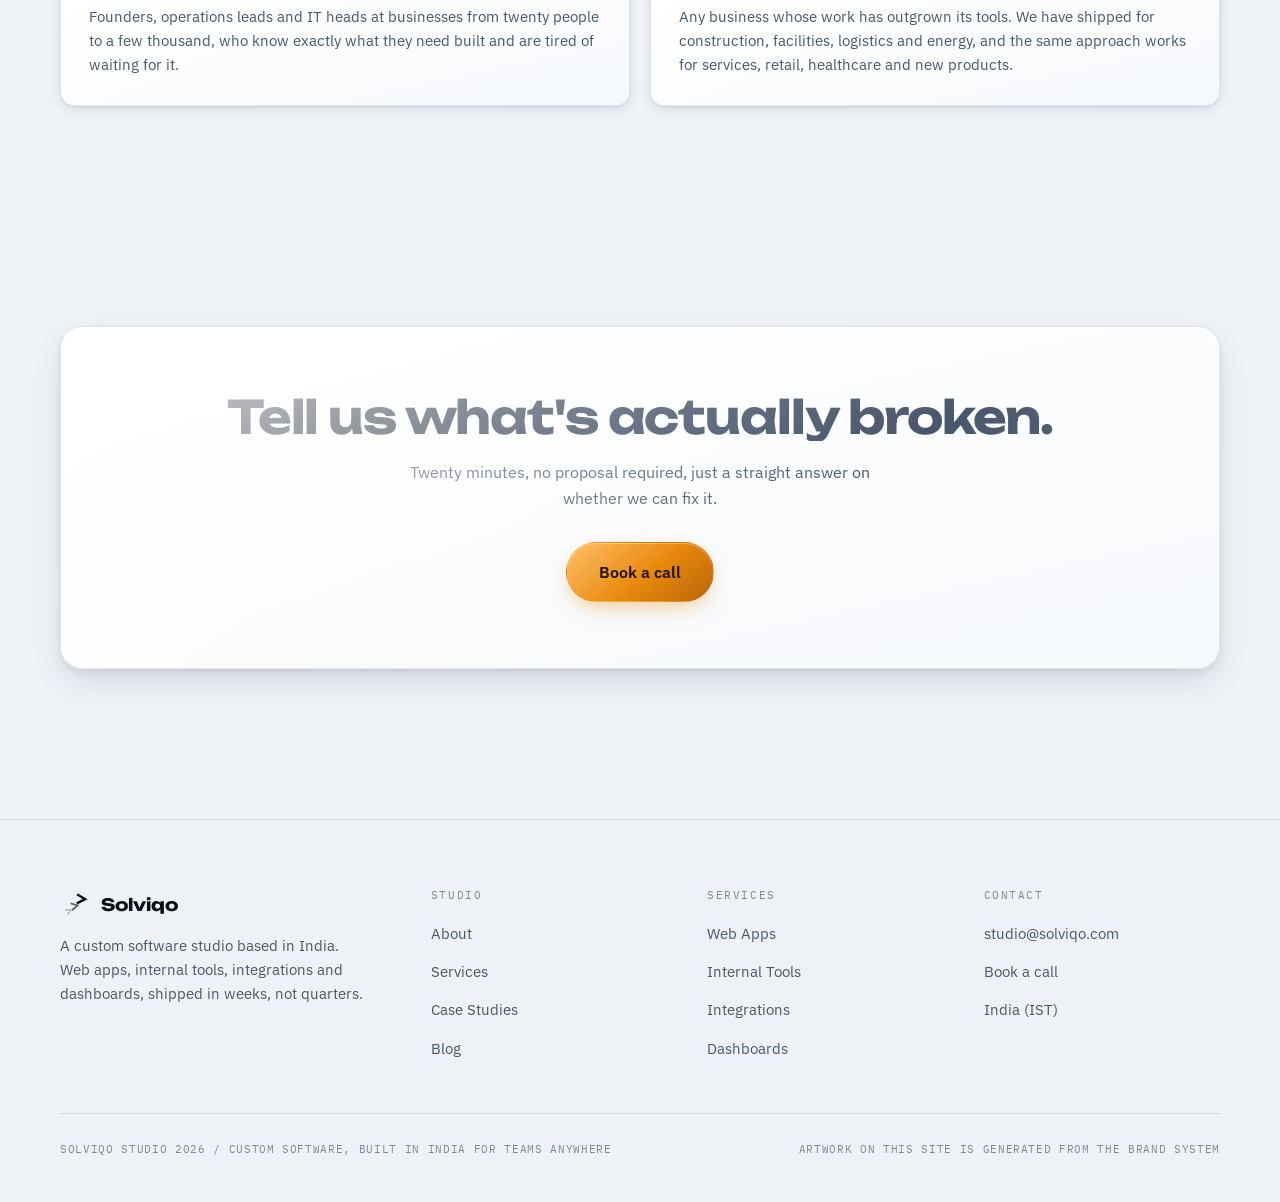
==== commit 525dbc79: "Make v3 the main site; move the original site to /v1/ Co-Authored-By: Claude Opus 5 <noreply@anthrop" ====
--- a/about.html
+++ b/about.html
@@ -3,46 +3,58 @@
 <head>
 <meta charset="utf-8">
 <meta name="viewport" content="width=device-width, initial-scale=1">
-<title>About · Solviqo</title>
-<meta name="description" content="Solviqo is a founder-led studio that builds operational apps for industrial teams across the Gulf, instead of another slide in someone's IT backlog.">
-<link rel="icon" type="image/svg+xml" href="data:image/svg+xml,%3Csvg xmlns='http://www.w3.org/2000/svg' viewBox='0 0 240 240'%3E%3Crect width='240' height='240' rx='48' fill='%230D1117'/%3E%3Cg transform='translate(70,168) rotate(-25) scale(0.62)'%3E%3Cpolyline points='-27,-30 28,0 -27,30' fill='none' stroke='%235B6474' stroke-width='18'/%3E%3C/g%3E%3Cg transform='translate(118,128) rotate(-12) scale(0.82)'%3E%3Cpolyline points='-27,-30 28,0 -27,30' fill='none' stroke='%239AA4B2' stroke-width='18'/%3E%3C/g%3E%3Cg transform='translate(172,72) rotate(2) scale(1.05)'%3E%3Cpolyline points='-27,-30 28,0 -27,30' fill='none' stroke='%23F4F6FA' stroke-width='18'/%3E%3C/g%3E%3C/svg%3E">
+<title>About, Solviqo</title>
+<meta name="description" content="A small, founder led software studio based in India, building the tools off the shelf software never quite fits.">
+<meta name="theme-color" content="#05070C">
+<meta property="og:title" content="About, Solviqo">
+<meta property="og:description" content="A small, founder led software studio based in India, building the tools off the shelf software never quite fits.">
+<meta property="og:type" content="website">
+<meta property="og:url" content="https://nisarg2810.github.io/Solviqo/about.html">
+<link rel="icon" type="image/svg+xml" href="data:image/svg+xml,%3Csvg xmlns='http://www.w3.org/2000/svg' viewBox='0 0 240 240'%3E%3Crect width='240' height='240' rx='48' fill='%2305070C'/%3E%3Cg transform='translate(70,168) rotate(-25) scale(0.62)'%3E%3Cpolyline points='-27,-30 28,0 -27,30' fill='none' stroke='%235B6779' stroke-width='18'/%3E%3C/g%3E%3Cg transform='translate(118,128) rotate(-12) scale(0.82)'%3E%3Cpolyline points='-27,-30 28,0 -27,30' fill='none' stroke='%239FAABA' stroke-width='18'/%3E%3C/g%3E%3Cg transform='translate(172,72) rotate(2) scale(1.05)'%3E%3Cpolyline points='-27,-30 28,0 -27,30' fill='none' stroke='%23E2E8F0' stroke-width='18'/%3E%3C/g%3E%3C/svg%3E">
 <link rel="preconnect" href="https://fonts.googleapis.com">
 <link rel="preconnect" href="https://fonts.gstatic.com" crossorigin>
-<link rel="stylesheet" href="https://fonts.googleapis.com/css2?family=Unbounded:wght@400;600;700;800;900&family=IBM+Plex+Sans:wght@400;500;600;700&family=IBM+Plex+Mono:wght@400;500;600&display=swap">
-<link rel="stylesheet" href="assets/site.css">
+<link rel="stylesheet" href="https://fonts.googleapis.com/css2?family=Unbounded:wght@400;600;700;800&family=IBM+Plex+Sans:wght@400;500;600&family=IBM+Plex+Mono:wght@400;500&display=swap">
+<link rel="stylesheet" href="assets/site.css?v=10">
+<script>(function(){try{var t=localStorage.getItem('solviqo-theme');if(!t)t=matchMedia('(prefers-color-scheme: light)').matches?'light':'dark';document.documentElement.setAttribute('data-theme',t);}catch(e){document.documentElement.setAttribute('data-theme','dark');}})();</script>
 </head>
 <body>
-
-<svg width="0" height="0" style="position:absolute" aria-hidden="true">
-  <defs>
-    <linearGradient id="gradChrome" x1="0%" y1="0%" x2="100%" y2="100%">
-      <stop offset="0%" stop-color="#B9C6DA"/><stop offset="45%" stop-color="#FFFFFF"/><stop offset="100%" stop-color="#8CA0BE"/>
-    </linearGradient>
-  </defs>
-</svg>
+<a class="skip" href="#main">Skip to content</a>
+<div class="mesh" aria-hidden="true"></div>
+<div class="grain" aria-hidden="true"></div>
 
 <header class="site-header">
-  <div class="container nav-row">
-    <a href="index.html" class="brand">
-      <svg viewBox="0 0 240 240" class="brand-mark" aria-hidden="true">
-        <g transform="translate(70,168) rotate(-25) scale(0.62)"><polyline points="-27,-30 28,0 -27,30" fill="none" stroke="#5B6474" stroke-width="18" stroke-linecap="square"/></g>
-        <g transform="translate(118,128) rotate(-12) scale(0.82)"><polyline points="-27,-30 28,0 -27,30" fill="none" stroke="#9AA4B2" stroke-width="18" stroke-linecap="square"/></g>
-        <g transform="translate(172,72) rotate(2) scale(1.05)"><polyline points="-27,-30 28,0 -27,30" fill="none" stroke="url(#gradChrome)" stroke-width="18" stroke-linecap="square"/></g>
+  <div class="nav-row">
+    <a class="brand" href="index.html" aria-label="Solviqo home">
+      <svg viewBox="0 0 240 240" aria-hidden="true">
+        <g transform="translate(70,168) rotate(-25) scale(0.62)"><polyline points="-27,-30 28,0 -27,30" fill="none" stroke="#5B6779" stroke-width="18" stroke-linecap="square"/></g>
+        <g transform="translate(118,128) rotate(-12) scale(0.82)"><polyline points="-27,-30 28,0 -27,30" fill="none" stroke="#9FAABA" stroke-width="18" stroke-linecap="square"/></g>
+        <g transform="translate(172,72) rotate(2) scale(1.05)"><polyline points="-27,-30 28,0 -27,30" fill="none" stroke="#E2E8F0" stroke-width="18" stroke-linecap="square"/></g>
       </svg>
-      <span class="brand-word">Solviqo</span>
+      <span>Solviqo</span>
     </a>
+    <nav class="nav-inline" aria-label="Main">
+      <a href="about.html" class="active" aria-current="page">About</a>
+      <a href="services.html">Services</a>
+      <a href="case-studies.html">Case Studies</a>
+      <a href="blog.html">Blog</a>
+      <a href="contact.html">Contact</a>
+    </nav>
     <div class="nav-right">
-      <a href="contact.html" class="btn btn-primary btn-sm">Book a call</a>
-      <button id="navToggle" class="nav-toggle" aria-label="Toggle menu" aria-expanded="false">
+      <a class="btn btn-primary btn-sm" href="contact.html">Book a call<span class="shine"></span></a>
+      <button id="themeBtn" class="theme-btn" aria-label="Switch to light mode" aria-pressed="false">
+        <svg class="sun" viewBox="0 0 24 24" fill="none" stroke="currentColor" stroke-width="1.8" aria-hidden="true"><circle cx="12" cy="12" r="4.2"/><path d="M12 2v2.4M12 19.6V22M4.2 4.2l1.7 1.7M18.1 18.1l1.7 1.7M2 12h2.4M19.6 12H22M4.2 19.8l1.7-1.7M18.1 5.9l1.7-1.7"/></svg>
+        <svg class="moon" viewBox="0 0 24 24" fill="none" stroke="currentColor" stroke-width="1.8" aria-hidden="true"><path d="M20 14.2A8.2 8.2 0 1 1 9.8 4a6.6 6.6 0 0 0 10.2 10.2z"/></svg>
+      </button>
+      <button id="navToggle" class="nav-toggle" aria-label="Open menu" aria-expanded="false">
         <span class="ln"></span><span class="ln"></span>
       </button>
     </div>
   </div>
 </header>
 
-<div id="navLinks" class="nav-links">
-  <div class="container nav-links-inner">
-    <nav>
+<div id="navOverlay" class="nav-overlay">
+  <div class="wrap">
+    <nav class="nav-list">
       <a href="index.html"><span class="idx">01</span>Home</a>
       <a href="about.html" class="active"><span class="idx">02</span>About</a>
       <a href="services.html"><span class="idx">03</span>Services</a>
@@ -52,146 +64,117 @@
     </nav>
     <div class="nav-foot">
       <a href="mailto:studio@solviqo.com">studio@solviqo.com</a>
-      <a href="contact.html" class="btn btn-primary">Book a call</a>
-      <span>Dubai, UAE</span>
+      <span>India · working worldwide</span>
+      <a class="btn btn-primary" href="contact.html">Book a scoping call<span class="shine"></span></a>
     </div>
   </div>
 </div>
 
-<main>
+<main id="main" tabindex="-1">
 
-  <section class="hero" style="padding-bottom:60px;">
-    <div class="container" style="max-width:760px;">
-      <span class="eyebrow">About Solviqo</span>
-      <h1 style="font-size:48px;margin-top:18px;">We exist because the backlog was the real problem.</h1>
-      <p class="lede">Not the ERP. Not the operations team. The six months it took to get a small, obviously necessary tool built, while the actual work got tracked on paper and in group chats in the meantime.</p>
+  <section class="hero" style="padding-bottom:60px">
+    <div class="wrap" style="max-width:840px">
+      <span class="kick rev"><b>01</b> About Solviqo</span>
+      <h1 class="chrome-text rev" style="font-size:clamp(38px,6vw,78px);margin-top:22px">We build the part off the shelf software never quite fits.</h1>
+      <p class="lede rev">Every business has a way of working that makes it different. Most software makes you trade that away. We build the tools that let you keep it.</p>
     </div>
   </section>
 
-  <section class="section tight">
-    <div class="container" style="max-width:760px;">
-      <div class="post-body">
-        <p>Solviqo started from a specific, repeated observation, not a business plan. Building operational tools inside companies that run Oracle Fusion and similar ERPs, the pattern was always the same. The platform could technically do almost anything. Getting it to do one specific, small thing, a violation tracker, a room assignment log, a fleet inspection form, took months, because that request was competing for attention against module rollouts worth a hundred times more.</p>
-        <p>In the meantime, the actual operation kept running anyway. On a spreadsheet five people had access to. In a WhatsApp thread that counted as an approval record. On paper, in a folder, in a site office. The system of record existed. It just was not where the work actually happened.</p>
-        <p>Solviqo is the studio built to close that specific gap: one workflow at a time, fast enough that waiting stops being the default, and connected to the ERP you already run instead of asking you to replace it.</p>
+  <div class="marq" aria-hidden="true"><div class="marq-track"><span>Web apps</span><span>Customer portals</span><span>Internal tools</span><span>Workflow automation</span><span>ERP and CRM integrations</span><span>Approval systems</span><span>New product MVPs</span><span>Live dashboards</span><span>Web apps</span><span>Customer portals</span><span>Internal tools</span><span>Workflow automation</span><span>ERP and CRM integrations</span><span>Approval systems</span><span>New product MVPs</span><span>Live dashboards</span></div></div>
+
+  <section class="sec">
+    <div class="wrap" style="max-width:820px">
+      <div class="post-body rev">
+        <p>Solviqo started from a pattern we kept seeing inside growing companies. The big systems could technically do almost anything. Getting them to do one specific, obviously useful thing took months, because that request competed with projects worth a hundred times more.</p>
+        <p>In the meantime, the real work kept happening anyway. In a spreadsheet five people had access to. In a chat thread that counted as an approval record. On paper, in a folder, in someone's head. The software existed. It just was not where the work happened.</p>
+        <p>So we built a studio around closing that gap. We are a small team based in India, working with businesses at home and around the world. We scope tightly, price before we start, build properly, and ship in weeks. Sometimes that is a new product, sometimes an internal tool, sometimes the missing link between two systems you already own.</p>
       </div>
     </div>
   </section>
 
-  <section class="section" style="background:var(--ink-900);">
-    <div class="container" style="max-width:760px;">
-      <span class="eyebrow">Founder</span>
-      <div style="display:flex;gap:28px;align-items:flex-start;margin-top:20px;flex-wrap:wrap;">
-        <div style="width:84px;height:84px;border-radius:var(--r-md);background:var(--ink-800);border:1px solid var(--line);display:flex;align-items:center;justify-content:center;flex:none;">
-          <svg viewBox="0 0 240 240" style="width:44px;height:44px;overflow:visible;">
-            <g transform="translate(70,168) rotate(-25) scale(0.62)"><polyline points="-27,-30 28,0 -27,30" fill="none" stroke="#5B6474" stroke-width="18" stroke-linecap="square"/></g>
-            <g transform="translate(118,128) rotate(-12) scale(0.82)"><polyline points="-27,-30 28,0 -27,30" fill="none" stroke="#9AA4B2" stroke-width="18" stroke-linecap="square"/></g>
-            <g transform="translate(172,72) rotate(2) scale(1.05)"><polyline points="-27,-30 28,0 -27,30" fill="none" stroke="url(#gradChrome)" stroke-width="18" stroke-linecap="square"/></g>
+  <section class="sec">
+    <div class="wrap">
+      <div class="panel pad rev" style="display:grid;grid-template-columns:auto 1fr;gap:30px;align-items:start">
+        <div style="width:96px;height:96px;border-radius:18px;background:var(--ink-800);box-shadow:var(--e2);display:grid;place-items:center">
+          <svg viewBox="0 0 240 240" style="width:52px;height:52px;overflow:visible">
+            <g transform="translate(70,168) rotate(-25) scale(0.62)"><polyline points="-27,-30 28,0 -27,30" fill="none" stroke="#5B6779" stroke-width="18" stroke-linecap="square"/></g>
+            <g transform="translate(118,128) rotate(-12) scale(0.82)"><polyline points="-27,-30 28,0 -27,30" fill="none" stroke="#9FAABA" stroke-width="18" stroke-linecap="square"/></g>
+            <g transform="translate(172,72) rotate(2) scale(1.05)"><polyline points="-27,-30 28,0 -27,30" fill="none" stroke="#E2E8F0" stroke-width="18" stroke-linecap="square"/></g>
           </svg>
         </div>
-        <div style="flex:1;min-width:260px;">
-          <h3 style="font-size:22px;">Nisarg Mehta</h3>
-          <p class="muted" style="font-family:var(--font-mono);font-size:12px;margin-top:4px;letter-spacing:.04em;">FOUNDER, SOLVIQO</p>
-          <p style="margin-top:16px;color:var(--text-2);font-size:15.5px;line-height:1.75;">Nisarg builds operational software for industrial and facilities companies, with a focus on the workflows that sit just outside what an ERP handles well out of the box. Solviqo is deliberately founder-led and deliberately small: one person accountable for the scope, the build and the outcome, instead of a request routed through account managers before it reaches an engineer.</p>
+        <div>
+          <span class="kick"><b></b> Founder</span>
+          <h3 style="font-size:26px;margin-top:14px">Nisarg Mehta</h3>
+          <p style="font-family:var(--f-mono);font-size:12px;color:var(--t3);margin-top:6px;letter-spacing:.1em">FOUNDER, SOLVIQO</p>
+          <p style="margin-top:18px;color:var(--t2);font-size:15.5px;line-height:1.75">Nisarg has built and shipped business systems used every day by thousands of people, from approvals and compliance to asset tracking and live reporting. Solviqo is founder led and deliberately small: the people who scope your project are the people who build it, with no account managers in between.</p>
         </div>
       </div>
     </div>
   </section>
 
-  <section class="section">
-    <div class="container">
-      <div class="section-head">
-        <span class="eyebrow">How we operate</span>
-        <h2>Four principles, held the same way on every project.</h2>
-      </div>
-      <div class="grid-2">
-        <div class="card">
-          <span class="num">PRINCIPLE 01</span>
-          <h3>Precise, not clever</h3>
-          <p>Every scope is written down before we start: what gets built, what it does on day one, and when it ships. No adjectives standing in for a delivery date.</p>
-        </div>
-        <div class="card">
-          <span class="num">PRINCIPLE 02</span>
-          <h3>Engineered, not experimental</h3>
-          <p>Role based access, a real database, a documented integration. We build the way a systems integrator ships to spec, not the way a prototype gets duct taped together.</p>
-        </div>
-        <div class="card">
-          <span class="num">PRINCIPLE 03</span>
-          <h3>Name the actual gap</h3>
-          <p>If the problem is a six month Oracle Fusion queue or an approval chain living in WhatsApp, we say that plainly. Most of the pitch is just naming what everyone already knows.</p>
-        </div>
-        <div class="card">
-          <span class="num">PRINCIPLE 04</span>
-          <h3>Confident, not loud</h3>
-          <p>No exclamation points, no claim of reinventing anything. A fixed price and a working app in four weeks carries its own argument.</p>
-        </div>
+  <section class="sec">
+    <div class="wrap">
+      <div class="sec-h rev"><span class="kick"><b>02</b> How we operate</span><h2>Four principles, held the same way on every project.</h2></div>
+      <div class="grid2 stag">
+        <div class="card" data-tilt="6"><span class="num">PRINCIPLE 01</span><h3>Precise, not clever</h3><p>Every scope is written down before we start: what gets built, what it does on day one, and when it ships. No adjectives standing in for a delivery date.</p></div>
+        <div class="card" data-tilt="6"><span class="num">PRINCIPLE 02</span><h3>Engineered, not experimental</h3><p>Role based access, a real database, a documented integration. We build the way a systems integrator ships to spec, not the way a prototype gets taped together.</p></div>
+        <div class="card" data-tilt="6"><span class="num">PRINCIPLE 03</span><h3>Name the actual gap</h3><p>If the problem is a six month queue or a process living in a chat thread, we say that plainly. Most of the pitch is naming what everyone already knows.</p></div>
+        <div class="card" data-tilt="6"><span class="num">PRINCIPLE 04</span><h3>Confident, not loud</h3><p>No exclamation points, no claim of reinventing anything. A fixed price and a working app in weeks carries its own argument.</p></div>
       </div>
     </div>
   </section>
 
-  <section class="section" style="background:var(--ink-900);">
-    <div class="container">
-      <div class="section-head">
-        <span class="eyebrow">Who we work with</span>
-        <h2>Built for the team caught between the ERP and the spreadsheet.</h2>
-      </div>
-      <div class="grid-2">
-        <div class="card">
-          <h3>The role</h3>
-          <p>Operations, HSSE, Facilities and IT managers at companies between roughly 50 and 1,000 employees, who own a workflow that is technically supposed to live in the ERP and practically does not.</p>
-        </div>
-        <div class="card">
-          <h3>The industry</h3>
-          <p>Construction and contracting, facilities management, logistics and fleet heavy operations, and oil and gas. Anywhere HSSE, compliance and asset tracking are a daily fact of the job, not a quarterly checkbox.</p>
-        </div>
+  <section class="sec">
+    <div class="wrap">
+      <div class="sec-h rev"><span class="kick"><b>03</b> Who we work with</span><h2>Built for teams that have outgrown spreadsheets and off the shelf tools.</h2></div>
+      <div class="grid2 stag">
+        <div class="card" data-tilt="6"><h3>The role</h3><p>Founders, operations leads and IT heads at businesses from twenty people to a few thousand, who know exactly what they need built and are tired of waiting for it.</p></div>
+        <div class="card" data-tilt="6"><h3>The industry</h3><p>Any business whose work has outgrown its tools. We have shipped for construction, facilities, logistics and energy, and the same approach works for services, retail, healthcare and new products.</p></div>
       </div>
     </div>
   </section>
 
-  <section class="section" style="border-bottom:none;">
-    <div class="container center" style="max-width:600px;margin:0 auto;">
-      <h2 style="font-size:32px;">Tell us what's actually broken.</h2>
-      <p class="muted" style="margin-top:16px;">Twenty minutes, no proposal required, just a straight answer on whether a sprint fixes it.</p>
-      <div style="margin-top:28px;"><a href="contact.html" class="btn btn-primary btn-lg">Book a call</a></div>
-    </div>
+  <section class="sec">
+    <div class="wrap"><div class="panel pad rev" style="text-align:center;padding:66px 34px">
+      <h2 class="chrome-text" style="font-size:clamp(28px,4.2vw,46px)">Tell us what's actually broken.</h2>
+      <p style="color:var(--t2);margin:18px auto 0;max-width:48ch">Twenty minutes, no proposal required, just a straight answer on whether we can fix it.</p>
+      <div style="margin-top:30px"><a class="btn btn-primary btn-lg" href="contact.html">Book a call<span class="shine"></span></a></div>
+    </div></div>
   </section>
 
 </main>
 
 <footer class="site-footer">
-  <div class="container">
-    <div class="footer-top">
-      <div class="footer-brand">
-        <a href="index.html" class="brand">
-          <svg viewBox="0 0 240 240" class="brand-mark" aria-hidden="true">
-            <g transform="translate(70,168) rotate(-25) scale(0.62)"><polyline points="-27,-30 28,0 -27,30" fill="none" stroke="#5B6474" stroke-width="18" stroke-linecap="square"/></g>
-            <g transform="translate(118,128) rotate(-12) scale(0.82)"><polyline points="-27,-30 28,0 -27,30" fill="none" stroke="#9AA4B2" stroke-width="18" stroke-linecap="square"/></g>
-            <g transform="translate(172,72) rotate(2) scale(1.05)"><polyline points="-27,-30 28,0 -27,30" fill="none" stroke="url(#gradChrome)" stroke-width="18" stroke-linecap="square"/></g>
-          </svg>
-          <span class="brand-word">Solviqo</span>
-        </a>
-        <p>Operational apps for industrial teams across the Gulf. Fleet, HSSE, compliance and approvals, live in weeks, not quarters.</p>
+  <div class="wrap">
+    <div class="foot-top">
+      <div class="foot-brand">
+        <a class="brand" href="index.html" aria-label="Solviqo home"><svg viewBox="0 0 240 240" aria-hidden="true">
+        <g transform="translate(70,168) rotate(-25) scale(0.62)"><polyline points="-27,-30 28,0 -27,30" fill="none" stroke="#5B6779" stroke-width="18" stroke-linecap="square"/></g>
+        <g transform="translate(118,128) rotate(-12) scale(0.82)"><polyline points="-27,-30 28,0 -27,30" fill="none" stroke="#9FAABA" stroke-width="18" stroke-linecap="square"/></g>
+        <g transform="translate(172,72) rotate(2) scale(1.05)"><polyline points="-27,-30 28,0 -27,30" fill="none" stroke="#E2E8F0" stroke-width="18" stroke-linecap="square"/></g>
+      </svg><span>Solviqo</span></a>
+        <p>A custom software studio based in India. Web apps, internal tools, integrations and dashboards, shipped in weeks, not quarters.</p>
       </div>
-      <div class="footer-col">
-        <h4>Studio</h4>
-        <ul><li><a href="about.html">About</a></li><li><a href="services.html">Services</a></li><li><a href="case-studies.html">Case Studies</a></li><li><a href="blog.html">Blog</a></li></ul>
-      </div>
-      <div class="footer-col">
-        <h4>Services</h4>
-        <ul><li><a href="services.html#ops-app-sprint">Ops App Sprint</a></li><li><a href="services.html#oracle-fusion-bridge">Oracle Fusion Bridge</a></li><li><a href="services.html#dashboard-sprint">Dashboard Sprint</a></li></ul>
-      </div>
-      <div class="footer-col">
-        <h4>Contact</h4>
-        <ul><li><a href="mailto:studio@solviqo.com">studio@solviqo.com</a></li><li><a href="contact.html">Book a call</a></li><li><span class="muted">Dubai, UAE</span></li></ul>
-      </div>
+      <div class="foot-col"><h4>Studio</h4><ul>
+        <li><a href="about.html">About</a></li><li><a href="services.html">Services</a></li>
+        <li><a href="case-studies.html">Case Studies</a></li><li><a href="blog.html">Blog</a></li></ul></div>
+      <div class="foot-col"><h4>Services</h4><ul>
+        <li><a href="services.html#web-apps">Web Apps</a></li>
+        <li><a href="services.html#internal-tools">Internal Tools</a></li>
+        <li><a href="services.html#integrations">Integrations</a></li>
+        <li><a href="services.html#dashboards">Dashboards</a></li></ul></div>
+      <div class="foot-col"><h4>Contact</h4><ul>
+        <li><a href="mailto:studio@solviqo.com">studio@solviqo.com</a></li>
+        <li><a href="contact.html">Book a call</a></li>
+        <li><span style="color:var(--t2);font-size:14.5px">India (IST)</span></li></ul></div>
     </div>
-    <div class="footer-bottom">
-      <p>SOLVIQO STUDIO &copy; 2026. BUILT ON THE SAME PRINCIPLE AS EVERYTHING WE SHIP.</p>
-      <p>OPERATIONAL SOFTWARE, GULF / MIDDLE EAST</p>
+    <div class="foot-bottom">
+      <p>SOLVIQO STUDIO 2026 / CUSTOM SOFTWARE, BUILT IN INDIA FOR TEAMS ANYWHERE</p>
+      <p>ARTWORK ON THIS SITE IS GENERATED FROM THE BRAND SYSTEM</p>
     </div>
   </div>
 </footer>
 
-<script src="assets/site.js"></script>
+<script src="assets/site.js?v=10"></script>
 </body>
 </html>
--- a/assets/site.css
+++ b/assets/site.css
@@ -1,325 +1,531 @@
-/* Solviqo · shared design tokens and site components */
+/* Solviqo v3, the Depth System applied. Tokens from design-system.html. */
 
 :root{
-  /* surfaces */
-  --ink-950:#07080C;
-  --ink-900:#0C0E14;
-  --ink-800:#12151D;
-  --ink-700:#1A1E29;
-  --ink-600:#242938;
-
-  /* lines */
-  --line:rgba(255,255,255,0.09);
-  --line-strong:rgba(255,255,255,0.18);
-
+  /* ink ramp */
+  --ink-950:#05070C; --ink-900:#090C14; --ink-850:#0D111B; --ink-800:#121722;
+  --ink-700:#1A2130; --ink-600:#252E40; --ink-500:#313B50;
+  /* steel ramp */
+  --steel-700:#2C3442; --steel-600:#3D4757; --steel-500:#5B6779; --steel-400:#7C8899;
+  --steel-300:#9FAABA; --steel-200:#C3CCD9; --steel-100:#E2E8F0; --steel-50:#F2F5F9;
+  /* amber, action */
+  --amber-700:#8F4E06; --amber-600:#B8660A; --amber-500:#E8890C;
+  --amber-400:#FFA733; --amber-300:#FFC06B; --amber-200:#FFD9A3;
+  /* signal blue, data */
+  --signal-700:#2E4FD1; --signal-600:#3B63F0; --signal-500:#4C7DFF;
+  --signal-400:#7FA0FF; --signal-300:#A9C0FF;
+  /* semantic */
+  --ok-500:#34D399; --warn-500:#FBBF24; --bad-500:#F87171;
   /* text */
-  --text-1:#F4F6FA;
-  --text-2:#98A1B2;
-  --text-3:#5B6474;
-
-  /* chrome family (from the mark) */
-  --chrome-1:#5B6474;
-  --chrome-2:#9AA4B2;
-  --chrome-3:#D8E0EC;
-
-  /* accent */
-  --amber:#E8890C;
-  --amber-bright:#FFA733;
-  --amber-wash:rgba(232,137,12,0.12);
-  --blue-signal:#5C87F2;
-
-  /* semantic */
-  --green-ok:#3FBE85;
-  --red-critical:#E15B45;
-
+  --t1:#F2F5F9; --t2:#9FAABA; --t3:#5B6779;
+  /* hairlines, light from top left */
+  --line:rgba(226,232,240,.08);
+  --line-2:rgba(226,232,240,.16);
+  --edge-top:rgba(255,255,255,.10);
+  /* elevation */
+  --e1:0 1px 2px rgba(0,0,0,.45), inset 0 1px 0 var(--edge-top);
+  --e2:0 4px 14px -3px rgba(0,0,0,.55), 0 1px 3px rgba(0,0,0,.4), inset 0 1px 0 var(--edge-top);
+  --e3:0 14px 36px -10px rgba(0,0,0,.65), 0 3px 8px rgba(0,0,0,.4), inset 0 1px 0 var(--edge-top);
+  --e4:0 32px 72px -20px rgba(0,0,0,.75), 0 6px 16px rgba(0,0,0,.45), inset 0 1px 0 var(--edge-top);
+  /* gradients */
+  --grad-sheen:linear-gradient(145deg, rgba(255,255,255,.13) 0%, rgba(255,255,255,.02) 38%, rgba(255,255,255,0) 60%);
+  --grad-chrome:linear-gradient(145deg,#E2E8F0 0%,#9FAABA 38%,#5B6779 62%,#C3CCD9 100%);
+  --grad-amber:linear-gradient(140deg,#FFC06B 0%,#E8890C 55%,#B8660A 100%);
+  --grad-signal:linear-gradient(140deg,#A9C0FF 0%,#4C7DFF 55%,#2E4FD1 100%);
+  --grad-panel:linear-gradient(168deg,#121722 0%,#0B0F18 100%);
+  --grad-text:linear-gradient(120deg,#F2F5F9 0%,#C3CCD9 45%,#7C8899 100%);
   /* type */
-  --font-display:"Unbounded",-apple-system,"Helvetica Neue",Arial,sans-serif;
-  --font-body:"IBM Plex Sans",-apple-system,"Helvetica Neue",Arial,sans-serif;
-  --font-mono:"IBM Plex Mono","SFMono-Regular",Consolas,monospace;
-
-  /* shape */
-  --r-sm:6px;
-  --r-md:10px;
-  --r-lg:18px;
-  --r-full:999px;
-
-  --container:1200px;
+  --f-display:"Unbounded",-apple-system,"Helvetica Neue",Arial,sans-serif;
+  --f-body:"IBM Plex Sans",-apple-system,"Helvetica Neue",Arial,sans-serif;
+  --f-mono:"IBM Plex Mono","SFMono-Regular",Consolas,monospace;
+  --r-sm:8px; --r-md:14px; --r-lg:22px; --r-full:999px;
+  --ease:cubic-bezier(.22,.61,.36,1);
+  --ease-out:cubic-bezier(.16,1,.3,1);
+  --spring:cubic-bezier(.34,1.56,.64,1);
+  --maxw:1240px;
+  --header-fade:rgba(5,7,12,.88); --header-fade2:rgba(5,7,12,.5);
+  --overlay-bg:rgba(5,7,12,.97); --glass:rgba(226,232,240,.05);
+  --grain-op:.30; --grain-blend:overlay;
 }
 
-*,*::before,*::after{ box-sizing:border-box; }
-html{ scroll-behavior:smooth; }
-@media (prefers-reduced-motion:reduce){ html{ scroll-behavior:auto; } }
-
-body{
-  margin:0;
+/* ============ light theme ============ */
+html[data-theme="light"]{
+  --ink-950:#EEF2F7; --ink-900:#FFFFFF; --ink-850:#FFFFFF; --ink-800:#FFFFFF;
+  --ink-700:#E6EBF2; --ink-600:#D8E0EA; --ink-500:#C7D1DE;
+  --t1:#0B0F18; --t2:#49566B; --t3:#7C8899;
+  --line:rgba(11,15,24,.10); --line-2:rgba(11,15,24,.18); --edge-top:rgba(255,255,255,.95);
+  --e1:0 1px 2px rgba(19,28,45,.10), inset 0 1px 0 var(--edge-top);
+  --e2:0 4px 14px -3px rgba(19,28,45,.14), 0 1px 3px rgba(19,28,45,.08), inset 0 1px 0 var(--edge-top);
+  --e3:0 14px 36px -10px rgba(19,28,45,.18), 0 3px 8px rgba(19,28,45,.08), inset 0 1px 0 var(--edge-top);
+  --e4:0 32px 72px -20px rgba(19,28,45,.24), 0 6px 16px rgba(19,28,45,.10), inset 0 1px 0 var(--edge-top);
+  --grad-sheen:linear-gradient(145deg, rgba(255,255,255,.95) 0%, rgba(255,255,255,.35) 38%, rgba(255,255,255,0) 62%);
+  --grad-panel:linear-gradient(168deg,#FFFFFF 0%,#F6F9FC 100%);
+  --grad-text:linear-gradient(120deg,#0B0F18 0%,#31415A 48%,#5B6779 100%);
+  --amber-400:#B8660A; --amber-300:#8F4E06;
+  --signal-400:#3B63F0; --signal-300:#2E4FD1;
+  --header-fade:rgba(238,242,247,.92); --header-fade2:rgba(238,242,247,.55);
+  --overlay-bg:rgba(238,242,247,.98); --glass:rgba(11,15,24,.04);
+  --grain-op:.10; --grain-blend:multiply;
+}
+html[data-theme="light"] .mesh{opacity:.55}
+html[data-theme="light"] .btn-primary{color:#231200}
+html[data-theme="light"] .badge.amber{background:rgba(232,137,12,.14);border-color:rgba(184,102,10,.4)}
+html[data-theme="light"] .badge.signal{background:rgba(76,125,255,.12);border-color:rgba(46,79,209,.4)}
+html[data-theme="light"] .cover,html[data-theme="light"] .cover-wide{background:#0D111B}
+
+/* theme toggle */
+.theme-btn{width:46px;height:46px;border-radius:50%;display:grid;place-items:center;cursor:pointer;
+  background:var(--glass);border:1px solid var(--line-2);box-shadow:var(--e1);color:var(--t1);
+  transition:border-color .25s var(--ease),transform .25s var(--spring)}
+.theme-btn:hover{border-color:var(--steel-400);transform:scale(1.05)}
+.theme-btn svg{width:18px;height:18px}
+.theme-btn .moon{display:none}
+html[data-theme="light"] .theme-btn .moon{display:block}
+html[data-theme="light"] .theme-btn .sun{display:none}
+
+*,*::before,*::after{box-sizing:border-box}
+html,body{overflow-x:hidden;overflow-x:clip}
+html{scroll-behavior:smooth}
+body{margin:0;font-family:var(--f-body);color:var(--t1);font-size:16px;line-height:1.65;
+  background:var(--ink-950);-webkit-font-smoothing:antialiased;
+  transition:background .45s var(--ease),color .45s var(--ease)}
+::selection{background:var(--amber-500);color:#1A0F02}
+img{max-width:100%;display:block}
+a{color:inherit;text-decoration:none}
+h1,h2,h3,h4{margin:0;font-family:var(--f-display);font-weight:700;letter-spacing:-.025em;line-height:1.05;text-wrap:balance}
+p{margin:0}
+ul{margin:0;padding:0;list-style:none}
+button{font-family:inherit;color:inherit}
+:focus-visible{outline:2px solid var(--signal-500);outline-offset:3px;border-radius:6px}
+
+.skip{position:absolute;left:-9999px;top:0;z-index:300;background:var(--grad-amber);color:#1A0F02;padding:12px 20px;border-radius:10px;font-weight:600}
+.skip:focus{left:16px;top:16px}
+
+/* ============ environment ============ */
+.mesh{position:fixed;inset:0;z-index:0;pointer-events:none;
   background:
-    radial-gradient(ellipse 1100px 620px at 82% -8%, rgba(120,150,255,0.08), transparent 60%),
-    radial-gradient(ellipse 900px 500px at 10% 0%, rgba(232,137,12,0.05), transparent 55%),
-    var(--ink-950);
-  color:var(--text-1);
-  font-family:var(--font-body);
-  font-size:16px;
-  line-height:1.65;
-  -webkit-font-smoothing:antialiased;
+    radial-gradient(ellipse 70% 50% at 12% 0%, rgba(76,125,255,.15), transparent 60%),
+    radial-gradient(ellipse 60% 45% at 88% 10%, rgba(232,137,12,.10), transparent 60%),
+    radial-gradient(ellipse 90% 60% at 50% 100%, rgba(37,46,64,.45), transparent 70%);
+  animation:meshDrift 52s var(--ease) -14s infinite alternate}
+@keyframes meshDrift{from{transform:translate3d(-1.5%,0,0) scale(1)}to{transform:translate3d(1.5%,1%,0) scale(1.07)}}
+.grain{position:fixed;inset:-50%;z-index:1;pointer-events:none;opacity:var(--grain-op,.30);mix-blend-mode:var(--grain-blend,overlay);
+  background-image:url("data:image/svg+xml,%3Csvg xmlns='http://www.w3.org/2000/svg' width='200' height='200'%3E%3Cfilter id='n'%3E%3CfeTurbulence type='fractalNoise' baseFrequency='.85' numOctaves='4' stitchTiles='stitch'/%3E%3C/filter%3E%3Crect width='200' height='200' filter='url(%23n)'/%3E%3C/svg%3E");
+  animation:grainShift 8s steps(6) infinite}
+@keyframes grainShift{0%{transform:translate(0,0)}20%{transform:translate(-3%,2%)}40%{transform:translate(2%,-3%)}
+  60%{transform:translate(-2%,-2%)}80%{transform:translate(3%,1%)}100%{transform:translate(0,0)}}
+
+.wrap{position:relative;z-index:2;max-width:var(--maxw);margin:0 auto;padding:0 40px}
+@media(max-width:760px){.wrap{padding:0 20px}}
+
+/* ============ header ============ */
+.site-header{position:fixed;top:0;left:0;right:0;z-index:80;
+  background:linear-gradient(var(--header-fade),var(--header-fade2) 60%,transparent);
+  backdrop-filter:blur(10px);-webkit-backdrop-filter:blur(10px)}
+.nav-row{display:flex;align-items:center;justify-content:space-between;height:86px;gap:20px;
+  position:relative;z-index:2;max-width:var(--maxw);margin:0 auto;padding:0 40px}
+@media(max-width:760px){.nav-row{padding:0 20px;height:74px}}
+.brand{display:flex;align-items:center;gap:11px;flex:none}
+.brand svg{width:30px;height:30px;overflow:visible;filter:drop-shadow(0 4px 12px rgba(0,0,0,.6))}
+.brand span{font-family:var(--f-display);font-weight:700;font-size:17px}
+.nav-right{display:flex;align-items:center;gap:12px}
+.nav-toggle{display:flex;flex-direction:column;align-items:center;justify-content:center;gap:5px;
+  background:var(--glass);border:1px solid var(--line-2);width:46px;height:46px;border-radius:50%;
+  cursor:pointer;box-shadow:var(--e1);transition:border-color .25s var(--ease),transform .25s var(--spring)}
+.nav-toggle:hover{border-color:var(--steel-400);transform:scale(1.05)}
+.nav-toggle .ln{width:17px;height:1.5px;background:var(--t1);display:block;transition:transform .3s var(--ease)}
+.nav-open .nav-toggle .ln:first-child{transform:translateY(3.25px) rotate(45deg)}
+.nav-open .nav-toggle .ln:last-child{transform:translateY(-3.25px) rotate(-45deg)}
+
+.nav-overlay{position:fixed;inset:0;z-index:70;background:var(--overlay-bg);
+  display:flex;flex-direction:column;justify-content:center;overflow-y:auto;padding:110px 0 44px;
+  opacity:0;visibility:hidden;transition:opacity .4s var(--ease)}
+.nav-open .nav-overlay{opacity:1;visibility:visible}
+.nav-list{display:flex;flex-direction:column}
+.nav-list a{font-family:var(--f-display);font-weight:600;font-size:clamp(30px,6.4vw,58px);letter-spacing:-.03em;
+  color:var(--t2);padding:12px 0;display:flex;align-items:baseline;gap:22px;border-bottom:1px solid var(--line);
+  opacity:0;transform:translateY(16px);transition:color .25s var(--ease),padding-left .3s var(--ease)}
+.nav-open .nav-list a{opacity:1;transform:none;transition:opacity .5s var(--ease),transform .5s var(--ease),color .25s var(--ease),padding-left .3s var(--ease)}
+.nav-list a:nth-child(1){transition-delay:.06s}.nav-list a:nth-child(2){transition-delay:.1s}
+.nav-list a:nth-child(3){transition-delay:.14s}.nav-list a:nth-child(4){transition-delay:.18s}
+.nav-list a:nth-child(5){transition-delay:.22s}.nav-list a:nth-child(6){transition-delay:.26s}
+.nav-list a .idx{font-family:var(--f-mono);font-size:12px;color:var(--t3);font-weight:400}
+.nav-list a:hover{color:var(--t1);padding-left:16px}
+.nav-list a.active{background:var(--grad-text);-webkit-background-clip:text;background-clip:text;color:transparent}
+.nav-list a.active .idx{color:var(--amber-500)}
+.nav-foot{display:flex;justify-content:space-between;align-items:center;flex-wrap:wrap;gap:16px;
+  margin-top:40px;padding-top:24px;border-top:1px solid var(--line);
+  opacity:0;transform:translateY(12px);transition:opacity .5s var(--ease) .3s,transform .5s var(--ease) .3s}
+.nav-open .nav-foot{opacity:1;transform:none}
+.nav-foot a,.nav-foot span{font-family:var(--f-mono);font-size:12.5px;color:var(--t2)}
+body.nav-open{overflow:hidden}
+
+/* ============ buttons ============ */
+.btn{display:inline-flex;align-items:center;justify-content:center;gap:9px;font-family:var(--f-body);
+  font-weight:600;font-size:14.5px;padding:13px 26px;border-radius:var(--r-full);border:1px solid transparent;
+  cursor:pointer;position:relative;overflow:hidden;white-space:nowrap;
+  transition:transform .2s var(--spring),box-shadow .3s var(--ease),border-color .3s var(--ease)}
+.btn-primary{background:var(--grad-amber);color:#1A0F02;
+  box-shadow:0 8px 22px -6px rgba(232,137,12,.5), inset 0 1px 0 rgba(255,255,255,.34)}
+.btn-primary:hover{transform:translateY(-2px);box-shadow:0 14px 32px -8px rgba(232,137,12,.66), inset 0 1px 0 rgba(255,255,255,.4)}
+.btn-ghost{background:var(--glass);border-color:var(--line-2);color:var(--t1);
+  backdrop-filter:blur(8px);box-shadow:var(--e1)}
+.btn-ghost:hover{transform:translateY(-2px);border-color:var(--steel-400);box-shadow:var(--e2)}
+.btn-lg{padding:16px 32px;font-size:16px}
+.btn-sm{padding:9px 18px;font-size:13px}
+.btn .shine{position:absolute;top:0;left:-60%;width:40%;height:100%;pointer-events:none;
+  background:linear-gradient(105deg,transparent,rgba(255,255,255,.4),transparent);transform:skewX(-18deg)}
+.btn:hover .shine{animation:shine .85s var(--ease) 1}
+@keyframes shine{to{left:130%}}
+@media(pointer:coarse){.btn{min-height:44px}}
+
+/* ============ type helpers ============ */
+.kick{font-family:var(--f-mono);font-size:11px;letter-spacing:.2em;text-transform:uppercase;color:var(--t3);
+  display:flex;align-items:center;gap:10px}
+.kick b{color:var(--amber-500);font-weight:400}
+.kick::after{content:"";flex:1;height:1px;background:linear-gradient(90deg,var(--line-2),transparent);max-width:180px}
+.chrome-text{background:var(--grad-text);-webkit-background-clip:text;background-clip:text;color:transparent}
+
+/* ============ sections ============ */
+.sec{padding:110px 0;position:relative;z-index:2}
+.sec.tight{padding:76px 0}
+.sec-h{max-width:680px;margin-bottom:52px}
+.sec-h h2{font-size:clamp(30px,4.6vw,56px);margin:20px 0 20px}
+.sec-h p{color:var(--t2);font-size:16.5px;max-width:58ch}
+
+.grid2{display:grid;grid-template-columns:1fr 1fr;gap:20px}
+.grid3{display:grid;grid-template-columns:repeat(3,1fr);gap:20px}
+.grid4{display:grid;grid-template-columns:repeat(4,1fr);gap:18px}
+@media(max-width:940px){.grid3,.grid4{grid-template-columns:repeat(2,1fr)}}
+@media(max-width:620px){.grid2,.grid3,.grid4{grid-template-columns:1fr}}
+
+/* ============ panels and cards ============ */
+.panel{background:var(--grad-panel);border:1px solid var(--line);border-radius:var(--r-lg);
+  box-shadow:var(--e3);position:relative;overflow:hidden}
+.panel::before{content:"";position:absolute;inset:0;background:var(--grad-sheen);pointer-events:none;border-radius:inherit}
+.pad{padding:34px}
+@media(max-width:620px){.pad{padding:24px}}
+
+.card{background:var(--grad-panel);border:1px solid var(--line);border-radius:var(--r-md);
+  box-shadow:var(--e2);position:relative;overflow:hidden;padding:28px;
+  display:flex;flex-direction:column;gap:14px;
+  transition:transform .3s var(--ease),box-shadow .35s var(--ease),border-color .35s var(--ease)}
+.card::before{content:"";position:absolute;inset:0;background:var(--grad-sheen);pointer-events:none;border-radius:inherit}
+.card > *{position:relative;z-index:1}
+.card:hover{box-shadow:var(--e3);border-color:var(--line-2)}
+.card .glare{position:absolute;inset:0;z-index:2;pointer-events:none;opacity:0;border-radius:inherit;
+  transition:opacity .35s var(--ease);
+  background:radial-gradient(circle at var(--gx,50%) var(--gy,50%), rgba(255,255,255,.14), transparent 55%)}
+.card h3{font-size:20px}
+.card p{font-size:14.5px;color:var(--t2)}
+.card .num{font-family:var(--f-mono);font-size:11.5px;color:var(--t3);letter-spacing:.1em}
+.card-icon{width:46px;height:46px;border-radius:12px;display:grid;place-items:center;flex:none;
+  background:var(--ink-700);box-shadow:var(--e1)}
+.card-icon svg{width:22px;height:22px;color:var(--amber-400)}
+.card-link{margin-top:auto;display:inline-flex;align-items:center;gap:7px;font-size:13.5px;font-weight:600;color:var(--amber-400)}
+.card-link svg{width:14px;height:14px;transition:transform .25s var(--ease)}
+.card:hover .card-link svg{transform:translateX(4px)}
+
+/* ============ badges ============ */
+.badge{display:inline-flex;align-items:center;gap:7px;font-family:var(--f-mono);font-size:10.5px;
+  letter-spacing:.09em;text-transform:uppercase;padding:6px 13px;border-radius:var(--r-full);
+  border:1px solid var(--line-2);background:var(--glass);box-shadow:var(--e1);color:var(--t2);width:max-content}
+.badge.amber{border-color:rgba(232,137,12,.35);background:rgba(232,137,12,.12);color:var(--amber-300)}
+.badge.signal{border-color:rgba(76,125,255,.35);background:rgba(76,125,255,.12);color:var(--signal-300)}
+.badge .dot{width:6px;height:6px;border-radius:50%;background:currentColor;box-shadow:0 0 8px currentColor}
+
+/* ============ hero ============ */
+.hero{padding:190px 0 110px;position:relative;z-index:2}
+.hero-grid{display:grid;grid-template-columns:1.1fr .9fr;gap:60px;align-items:center}
+.hero h1{font-size:clamp(42px,6.6vw,92px);margin-top:24px}
+.hero .lede{font-size:18.5px;color:var(--t2);margin-top:26px;max-width:52ch}
+.hero-cta{display:flex;gap:14px;margin-top:38px;flex-wrap:wrap}
+.hero-art{position:relative;display:grid;place-items:center;min-height:360px}
+.hero-art .halo{position:absolute;width:min(460px,90%);aspect-ratio:1;border-radius:50%;
+  background:radial-gradient(circle,rgba(76,125,255,.20),transparent 62%);filter:blur(8px)}
+.hero-art .ring{position:absolute;border:1px solid var(--line-2);border-radius:50%;opacity:.55}
+.hero-art .ring.r1{width:min(300px,70%);aspect-ratio:1;animation:spin 46s linear infinite}
+.hero-art .ring.r2{width:min(420px,96%);aspect-ratio:1;animation:spin 72s linear reverse infinite}
+.hero-art .ring i{position:absolute;top:-3px;left:50%;width:6px;height:6px;border-radius:50%;
+  background:var(--amber-500);box-shadow:0 0 14px var(--amber-500)}
+.hero-art .ring.r2 i{background:var(--signal-500);box-shadow:0 0 14px var(--signal-500)}
+@keyframes spin{to{transform:rotate(360deg)}}
+.hero-mark{width:min(230px,52%);height:auto;overflow:visible;position:relative;z-index:2;
+  filter:drop-shadow(0 22px 48px rgba(0,0,0,.75)) drop-shadow(0 0 40px rgba(191,212,245,.18))}
+@media(max-width:940px){
+  .hero{padding:140px 0 80px}
+  .hero-grid{grid-template-columns:1fr;gap:40px}
+  .hero-art{min-height:250px;order:-1}
+  .hero-mark{width:170px}
 }
-::selection{ background:var(--amber); color:var(--ink-950); }
-img{ max-width:100%; display:block; }
-a{ color:inherit; text-decoration:none; }
-h1,h2,h3,h4{ margin:0; font-family:var(--font-display); font-weight:700; letter-spacing:-0.01em; text-wrap:balance; line-height:1.08; }
-p{ margin:0; }
-ul{ margin:0; padding:0; list-style:none; }
-button{ font-family:inherit; }
-
-.container{ max-width:var(--container); margin:0 auto; padding:0 32px; }
-@media (max-width:720px){ .container{ padding:0 20px; } }
-
-.eyebrow{
-  font-family:var(--font-mono); font-size:11.5px; letter-spacing:.16em; text-transform:uppercase;
-  color:var(--amber); display:inline-flex; align-items:center; gap:8px;
+
+/* ============ stat band ============ */
+.stats{display:grid;grid-template-columns:repeat(3,1fr);gap:0;border-radius:var(--r-lg);overflow:hidden;
+  background:var(--grad-panel);border:1px solid var(--line);box-shadow:var(--e3);position:relative}
+.stats::before{content:"";position:absolute;inset:0;background:var(--grad-sheen);pointer-events:none}
+.stat{padding:38px 30px;border-right:1px solid var(--line);position:relative;z-index:1}
+.stat:last-child{border-right:none}
+.stat .v{font-family:var(--f-display);font-weight:800;font-size:clamp(28px,3.4vw,44px);letter-spacing:-.03em;
+  font-variant-numeric:tabular-nums;background:var(--grad-text);-webkit-background-clip:text;background-clip:text;color:transparent}
+.stat .l{font-size:14px;color:var(--t2);margin-top:12px}
+@media(max-width:760px){.stats{grid-template-columns:1fr}.stat{border-right:none;border-bottom:1px solid var(--line)}.stat:last-child{border-bottom:none}}
+
+/* ============ cover art ============ */
+.cover{position:relative;border-radius:var(--r-md) var(--r-md) 0 0;overflow:hidden;background:var(--ink-850)}
+.cover canvas{display:block;width:100%;height:auto;aspect-ratio:16/9}
+.cover::after{content:"";position:absolute;inset:0;box-shadow:inset 0 -60px 60px -40px rgba(9,12,20,.95);pointer-events:none}
+.card.has-cover{padding:0}
+.card.has-cover .card-body{padding:26px;display:flex;flex-direction:column;gap:13px;flex:1}
+.cover-wide{border-radius:var(--r-lg);overflow:hidden;box-shadow:var(--e3);border:1px solid var(--line);margin-bottom:40px;position:relative}
+.cover-wide canvas{display:block;width:100%;height:auto;aspect-ratio:21/9}
+
+/* ============ marquee ============ */
+.marq{overflow:hidden;position:relative;padding:22px 0;border-top:1px solid var(--line);border-bottom:1px solid var(--line);
+  mask-image:linear-gradient(90deg,transparent,#000 10%,#000 90%,transparent)}
+.marq-track{display:flex;gap:34px;width:max-content;animation:marq 34s linear infinite}
+.marq-track span{font-family:var(--f-mono);font-size:11.5px;color:var(--t3);letter-spacing:.16em;
+  text-transform:uppercase;white-space:nowrap;display:flex;align-items:center;gap:34px}
+.marq-track span::after{content:"";width:5px;height:5px;border-radius:50%;background:var(--steel-600)}
+@keyframes marq{to{transform:translateX(-50%)}}
+
+/* ============ steps ============ */
+.steps{position:relative;padding-left:58px}
+.steps .spine{position:absolute;left:16px;top:8px;bottom:8px;width:2px;background:var(--line-2);border-radius:2px;overflow:hidden}
+.steps .spine i{display:block;width:100%;height:100%;background:linear-gradient(var(--amber-500),var(--signal-500));
+  transform:scaleY(var(--sp,0));transform-origin:top;transition:transform .2s linear}
+.step{position:relative;padding-bottom:48px}
+.step:last-child{padding-bottom:0}
+.step::before{content:"";position:absolute;left:-50px;top:8px;width:12px;height:12px;border-radius:3px;
+  background:var(--ink-800);border:1.5px solid var(--steel-600);transform:rotate(45deg);
+  box-shadow:var(--e1);transition:background .4s var(--ease),border-color .4s var(--ease),box-shadow .4s var(--ease)}
+.step.lit::before{background:var(--grad-amber);border-color:var(--amber-400);box-shadow:0 0 16px rgba(232,137,12,.6)}
+.step .t{font-family:var(--f-mono);font-size:11px;color:var(--t3);letter-spacing:.14em;text-transform:uppercase;display:block;margin-bottom:9px}
+.step h3{font-size:clamp(20px,2.3vw,27px)}
+.step p{color:var(--t2);margin-top:11px;font-size:15.5px;max-width:56ch}
+@media(max-width:620px){.steps{padding-left:42px}.step::before{left:-36px}}
+
+/* ============ offers, numbered rows ============ */
+.row{display:grid;grid-template-columns:76px 1fr 250px;gap:30px;align-items:start;padding:42px 0;
+  border-bottom:1px solid var(--line);position:relative;transition:padding-left .4s var(--ease)}
+.row:first-of-type{border-top:1px solid var(--line)}
+.row:hover{padding-left:12px}
+.row .idx{font-family:var(--f-mono);font-size:12px;color:var(--amber-500);padding-top:.7em}
+.row h3{font-size:clamp(24px,3.4vw,40px)}
+.row p{color:var(--t2);margin-top:14px;font-size:15.5px;max-width:52ch}
+.row .meta{padding-top:.9em;display:flex;flex-direction:column;gap:9px;align-items:flex-start}
+@media(max-width:860px){.row{grid-template-columns:46px 1fr}.row .meta{grid-column:2}}
+
+/* ============ list ============ */
+.ticks{display:flex;flex-direction:column;gap:12px}
+.ticks li{display:flex;gap:14px;font-size:15.5px;color:var(--t2);line-height:1.6}
+.ticks li::before{content:"";width:8px;height:8px;border-radius:2px;flex:none;margin-top:9px;
+  background:var(--grad-amber);box-shadow:0 0 10px rgba(232,137,12,.5)}
+.ticks.signal li::before{background:var(--grad-signal);box-shadow:0 0 10px rgba(76,125,255,.5)}
+
+/* ============ blog + case ============ */
+.post-meta{display:flex;align-items:center;gap:12px;flex-wrap:wrap}
+.post-date{font-family:var(--f-mono);font-size:11.5px;color:var(--t3)}
+.back-link{display:inline-flex;align-items:center;gap:8px;font-size:13.5px;color:var(--t2);margin-bottom:30px;
+  transition:color .25s var(--ease),gap .25s var(--ease)}
+.back-link:hover{color:var(--t1);gap:12px}
+.post-head{max-width:820px;margin-bottom:38px}
+.post-head h1{font-size:clamp(32px,5vw,58px);margin-top:20px}
+.post-byline{font-family:var(--f-mono);font-size:12px;color:var(--t3);margin-top:18px}
+.post-body{max-width:740px;display:flex;flex-direction:column;gap:22px}
+.post-body h3{font-size:clamp(21px,2.6vw,28px);margin-top:14px}
+.post-body p{font-size:16.5px;color:var(--t2);line-height:1.78}
+.post-list{display:flex;flex-direction:column;gap:12px}
+.post-list li{font-size:16.5px;color:var(--t2);padding-left:24px;position:relative;line-height:1.65}
+.post-list li::before{content:"";position:absolute;left:0;top:11px;width:8px;height:8px;border-radius:2px;
+  background:var(--grad-amber);box-shadow:0 0 10px rgba(232,137,12,.5)}
+.post-body blockquote{margin:0;padding:26px 30px;border-radius:var(--r-md);position:relative;overflow:hidden;
+  background:var(--grad-panel);border:1px solid var(--line);border-left:2px solid var(--amber-500);
+  box-shadow:var(--e2);font-size:18px;color:var(--t1);line-height:1.6}
+.post-cta{max-width:740px;margin-top:52px;align-items:flex-start;gap:12px}
+.related{max-width:820px;margin-top:64px}
+.case-stats{display:flex;gap:26px;flex-wrap:wrap;padding-top:4px}
+.case-stats .v{font-family:var(--f-display);font-weight:700;font-size:21px;letter-spacing:-.02em}
+.case-stats .l{font-size:12px;color:var(--t3);margin-top:3px}
+
+/* ============ form ============ */
+.field label{display:block;font-family:var(--f-mono);font-size:11px;letter-spacing:.14em;text-transform:uppercase;
+  color:var(--t3);margin-bottom:9px}
+.field input,.field textarea{width:100%;background:var(--ink-850);border:1px solid var(--line-2);border-radius:var(--r-sm);
+  padding:14px 16px;color:var(--t1);font-family:var(--f-body);font-size:15.5px;resize:vertical;
+  box-shadow:inset 0 1px 3px rgba(0,0,0,.45);transition:border-color .25s var(--ease),box-shadow .25s var(--ease)}
+.field input:hover,.field textarea:hover{border-color:var(--steel-500)}
+.field input:focus,.field textarea:focus{outline:none;border-color:var(--signal-500);
+  box-shadow:inset 0 1px 3px rgba(0,0,0,.45), 0 0 0 3px rgba(76,125,255,.18)}
+.form{display:flex;flex-direction:column;gap:18px}
+.form-note{font-size:13px;color:var(--t3)}
+.form-ok{display:none;border:1px solid rgba(232,137,12,.4);background:rgba(232,137,12,.1);border-radius:var(--r-md);
+  padding:18px 22px;font-size:15.5px;box-shadow:var(--e1)}
+.form-ok.on{display:block}
+
+/* ============ footer ============ */
+.site-footer{border-top:1px solid var(--line);padding:70px 0 44px;position:relative;z-index:2;margin-top:40px}
+.foot-top{display:grid;grid-template-columns:1.4fr repeat(3,1fr);gap:40px;padding-bottom:52px}
+.foot-brand p{color:var(--t2);font-size:14.5px;max-width:34ch;margin-top:14px}
+.foot-col h4{font-family:var(--f-mono);font-size:11px;letter-spacing:.14em;text-transform:uppercase;
+  color:var(--t3);margin-bottom:18px;font-weight:400}
+.foot-col ul{display:flex;flex-direction:column;gap:12px}
+.foot-col a{font-size:14.5px;color:var(--t2);transition:color .25s var(--ease)}
+.foot-col a:hover{color:var(--t1)}
+.foot-bottom{padding-top:26px;border-top:1px solid var(--line);display:flex;justify-content:space-between;
+  gap:18px;flex-wrap:wrap}
+.foot-bottom p{font-family:var(--f-mono);font-size:11px;color:var(--t3);letter-spacing:.06em}
+@media(max-width:880px){.foot-top{grid-template-columns:1fr 1fr}}
+@media(max-width:540px){.foot-top{grid-template-columns:1fr}}
+
+/* detail pages have no hero, so clear the fixed header */
+body.detail-mode #postDetail,body.detail-mode #caseDetail{padding-top:76px}
+@media(max-width:760px){body.detail-mode #postDetail,body.detail-mode #caseDetail{padding-top:48px}}
+
+/* ============ reveal ============ */
+.rev{opacity:0;transform:translateY(26px);transition:opacity .8s var(--ease-out),transform .8s var(--ease-out)}
+.rev.in{opacity:1;transform:none}
+.stag > *{opacity:0;transform:translateY(22px);transition:opacity .7s var(--ease-out),transform .7s var(--ease-out)}
+.stag.in > *{opacity:1;transform:none}
+.stag.in > *:nth-child(1){transition-delay:.04s}
+.stag.in > *:nth-child(2){transition-delay:.12s}
+.stag.in > *:nth-child(3){transition-delay:.2s}
+.stag.in > *:nth-child(4){transition-delay:.28s}
+.stag.in > *:nth-child(5){transition-delay:.36s}
+.stag.in > *:nth-child(6){transition-delay:.44s}
+.stag.done > *{transition-delay:0s!important}
+
+/* ============ reduced motion ============ */
+@media (prefers-reduced-motion:reduce){
+  html{scroll-behavior:auto}
+  *,*::before,*::after{animation:none!important;transition:none!important;transition-delay:0s!important}
+  .rev,.stag > *{opacity:1;transform:none}
+  .steps .spine i{transform:scaleY(1)}
+  .step::before{background:var(--grad-amber);border-color:var(--amber-400)}
 }
-.eyebrow::before{ content:""; width:16px; height:1.5px; background:var(--amber); display:inline-block; }
-.eyebrow.muted{ color:var(--text-3); }
-.eyebrow.muted::before{ background:var(--text-3); }
-
-/* ============ Header / Nav ============ */
-.site-header{
-  position:fixed; top:0; left:0; right:0; z-index:80;
-  background:linear-gradient(rgba(7,8,12,0.9), rgba(7,8,12,0.55) 70%, transparent);
+body.paused *,body.paused *::before,body.paused *::after{animation-play-state:paused!important}
+
+/* the mark inverts for light, or its brightest chevron disappears */
+html[data-theme="light"] .brand svg g:nth-of-type(1) polyline,
+html[data-theme="light"] .hero-mark g:nth-of-type(1) polyline{stroke:#A7B2C2}
+html[data-theme="light"] .brand svg g:nth-of-type(2) polyline,
+html[data-theme="light"] .hero-mark g:nth-of-type(2) polyline{stroke:#5B6779}
+html[data-theme="light"] .brand svg g:nth-of-type(3) polyline,
+html[data-theme="light"] .hero-mark g:nth-of-type(3) polyline{stroke:#0B0F18}
+html[data-theme="light"] .hero-mark{filter:drop-shadow(0 18px 34px rgba(19,28,45,.22))}
+html[data-theme="light"] .brand svg{filter:none}
+html[data-theme="light"] .hero-art .halo{background:radial-gradient(circle,rgba(76,125,255,.14),transparent 62%)}
+
+/* ============ custom cursor, fine pointers only ============ */
+@media (pointer:fine){
+  html.cur-on,html.cur-on *{cursor:none!important}
+  .cur{position:fixed;top:0;left:0;z-index:250;pointer-events:none;will-change:transform}
+  .cur-dot{position:absolute;width:6px;height:6px;margin:-3px 0 0 -3px;border-radius:50%;
+    background:var(--amber-500);box-shadow:0 0 10px rgba(232,137,12,.9)}
+  .cur-ring{position:absolute;width:34px;height:34px;margin:-17px 0 0 -17px;border-radius:50%;
+    border:1px solid var(--line-2);background:var(--glass);backdrop-filter:blur(2px);
+    transition:width .25s var(--spring),height .25s var(--spring),margin .25s var(--spring),
+               border-color .25s var(--ease),background .25s var(--ease)}
+  .cur.hot .cur-ring{width:56px;height:56px;margin:-28px 0 0 -28px;
+    border-color:var(--amber-500);background:rgba(232,137,12,.10)}
+  .cur.down .cur-ring{width:26px;height:26px;margin:-13px 0 0 -13px}
 }
-.nav-row{ display:flex; align-items:center; justify-content:space-between; height:88px; gap:24px; }
-.brand{ display:flex; align-items:center; gap:10px; flex:none; }
-.brand-mark{ width:30px; height:30px; overflow:visible; }
-.brand-word{ font-family:var(--font-display); font-weight:700; font-size:17px; letter-spacing:0; color:var(--text-1); }
-
-.nav-right{ display:flex; align-items:center; gap:14px; }
-.nav-toggle{
-  display:flex; flex-direction:column; align-items:center; justify-content:center; gap:5px;
-  background:none; border:none; width:46px; height:46px; border-radius:50%;
-  color:var(--text-1); cursor:pointer; transition:background .15s ease;
+@media (pointer:coarse){.cur{display:none}}
+
+/* ============ case study diagrams ============ */
+.flow-wrap{margin:0 0 46px;padding:34px}
+.flow-head{display:flex;justify-content:space-between;align-items:baseline;flex-wrap:wrap;gap:12px;margin-bottom:26px}
+.flow-head h3{font-size:clamp(20px,2.4vw,26px)}
+.flow-legend{display:flex;gap:16px;flex-wrap:wrap;font-family:var(--f-mono);font-size:11px;color:var(--t3);letter-spacing:.06em}
+.flow-legend span{display:flex;align-items:center;gap:7px}
+.flow-legend i{width:10px;height:10px;border-radius:3px;display:inline-block}
+.flow{display:grid;grid-template-columns:repeat(4,1fr);gap:34px 30px;position:relative;z-index:1}
+.flow-node{position:relative;background:var(--ink-800);border:1px solid var(--line-2);border-radius:var(--r-md);
+  padding:18px 18px 16px;box-shadow:var(--e2);display:flex;flex-direction:column;gap:8px;
+  animation:nodeIn .6s var(--ease-out) both;animation-delay:calc(var(--i) * 90ms)}
+@keyframes nodeIn{from{opacity:0;transform:translateY(14px) scale(.97)}to{opacity:1;transform:none}}
+.flow-node .n{font-family:var(--f-mono);font-size:11px;color:var(--t3);display:flex;justify-content:space-between;align-items:center}
+.flow-node .n b{width:26px;height:26px;border-radius:50%;display:grid;place-items:center;font-weight:500;
+  background:var(--ink-700);color:var(--t1);box-shadow:var(--e1)}
+.flow-node h4{font-size:16px;letter-spacing:-.01em}
+.flow-node p{font-size:13px;color:var(--t2);line-height:1.5}
+.flow-node .who{margin-top:auto;font-family:var(--f-mono);font-size:10px;letter-spacing:.1em;text-transform:uppercase;
+  color:var(--t2);padding:4px 9px;border:1px solid var(--line-2);border-radius:99px;width:max-content}
+.flow-node.sys{border-color:rgba(76,125,255,.45);box-shadow:var(--e2),0 0 24px -8px rgba(76,125,255,.5)}
+.flow-node.sys .n b{background:var(--grad-signal);color:#fff}
+.flow-node.sys .who{color:var(--signal-300);border-color:rgba(76,125,255,.4)}
+.flow-node.dec{border-color:rgba(232,137,12,.5);box-shadow:var(--e2),0 0 24px -8px rgba(232,137,12,.55)}
+.flow-node.dec .n b{background:var(--grad-amber);color:#231200}
+.flow-node .alt{font-size:12px;color:var(--amber-300);display:flex;gap:6px;align-items:flex-start;line-height:1.45}
+.flow-node .alt::before{content:"\21B3";flex:none}
+/* connectors */
+.flow-node::after{content:"";position:absolute;top:50%;right:-31px;width:30px;height:2px;
+  background:linear-gradient(90deg,var(--line-2),var(--amber-500),var(--line-2));background-size:200% 100%;
+  animation:flowRun 2.4s linear infinite}
+.flow-node:nth-child(4n)::after,.flow-node:last-child::after{display:none}
+@keyframes flowRun{from{background-position:100% 0}to{background-position:-100% 0}}
+.ba{display:grid;grid-template-columns:1fr 1fr;gap:18px;margin:0 0 46px}
+.ba .panel{padding:28px}
+.ba h4{font-family:var(--f-mono);font-size:11px;letter-spacing:.16em;text-transform:uppercase;margin-bottom:16px;font-weight:500}
+.ba ul{display:flex;flex-direction:column;gap:12px}
+.ba li{display:flex;gap:12px;font-size:15px;color:var(--t2);line-height:1.5}
+.ba li::before{flex:none;width:20px;height:20px;border-radius:50%;display:grid;place-items:center;font-size:11px;margin-top:1px}
+.ba .before h4{color:var(--bad-500)}
+.ba .before li::before{content:"\2715";background:rgba(248,113,113,.14);color:var(--bad-500)}
+.ba .after h4{color:var(--amber-400)}
+.ba .after li::before{content:"\2713";background:rgba(232,137,12,.16);color:var(--amber-400)}
+@media(max-width:940px){.flow{grid-template-columns:repeat(2,1fr)}
+  .flow-node:nth-child(4n)::after{display:block}.flow-node:nth-child(2n)::after{display:none}}
+@media(max-width:620px){
+  .flow{grid-template-columns:1fr;gap:26px}.flow-wrap{padding:22px}
+  .flow-node::after,.flow-node:nth-child(4n)::after,.flow-node:nth-child(2n)::after{display:block;top:auto;bottom:-25px;right:auto;left:30px;width:2px;height:24px;
+    background:linear-gradient(180deg,var(--line-2),var(--amber-500),var(--line-2));background-size:100% 200%}
+  .flow-node:last-child::after{display:none}
+  .ba{grid-template-columns:1fr}}
+.demo-wrap{margin:0 0 46px}
+.demo-frame{display:block;width:100%;aspect-ratio:16/10;border:0;background:transparent}
+
+/* ============ inline desktop nav ============ */
+.nav-inline{display:none}
+@media(min-width:1024px){
+  .nav-inline{display:flex;align-items:center;gap:2px;padding:5px;border-radius:99px;background:var(--glass);
+    border:1px solid var(--line-2);box-shadow:var(--e1);position:absolute;left:50%;transform:translateX(-50%)}
+  .nav-inline a{position:relative;font-size:14px;font-weight:500;color:var(--t2);padding:9px 16px;border-radius:99px;
+    transition:color .25s var(--ease),background .25s var(--ease)}
+  .nav-inline a:hover{color:var(--t1);background:var(--line)}
+  .nav-inline a.active{color:var(--t1);background:var(--ink-700);box-shadow:var(--e1)}
+  .nav-inline a.active::after{content:"";position:absolute;left:50%;bottom:3px;width:4px;height:4px;margin-left:-2px;border-radius:50%;background:var(--amber-500)}
+  .nav-toggle{display:none}
 }
-.nav-toggle:hover{ background:var(--ink-800); }
-.nav-toggle .ln{ width:18px; height:1.5px; background:currentColor; display:block; transition:transform .25s ease, opacity .2s ease; }
-.nav-open .nav-toggle .ln:first-child{ transform:translateY(3.25px) rotate(45deg); }
-.nav-open .nav-toggle .ln:last-child{ transform:translateY(-3.25px) rotate(-45deg); }
-
-/* Full-screen nav overlay, all breakpoints */
-.nav-links{
-  position:fixed; inset:0; z-index:70;
-  background:var(--ink-950);
-  display:flex; flex-direction:column; justify-content:center;
-  opacity:0; visibility:hidden; pointer-events:none;
-  transition:opacity .35s ease;
-  overflow-y:auto; padding:100px 0 40px;
-}
-.nav-open .nav-links{ opacity:1; visibility:visible; pointer-events:auto; }
-.nav-links-inner{ display:flex; flex-direction:column; gap:2px; }
-.nav-links a{
-  font-family:var(--font-display); font-weight:600; font-size:clamp(32px,7vw,64px);
-  color:var(--text-2); padding:10px 0; display:flex; align-items:baseline; gap:22px;
-  border-bottom:1px solid var(--line); transition:color .2s ease, padding-left .2s ease;
-  opacity:0; transform:translateY(14px);
-}
-.nav-open .nav-links a{ opacity:1; transform:translateY(0); transition:opacity .4s ease, transform .4s ease, color .2s ease, padding-left .2s ease; }
-.nav-links a:nth-child(1){ transition-delay:.05s; }
-.nav-links a:nth-child(2){ transition-delay:.09s; }
-.nav-links a:nth-child(3){ transition-delay:.13s; }
-.nav-links a:nth-child(4){ transition-delay:.17s; }
-.nav-links a:nth-child(5){ transition-delay:.21s; }
-.nav-links a:nth-child(6){ transition-delay:.25s; }
-.nav-links a .idx{ font-family:var(--font-mono); font-size:13px; color:var(--text-3); font-weight:400; }
-.nav-links a:hover{ color:var(--text-1); padding-left:14px; }
-.nav-links a.active{ color:var(--amber); }
-.nav-links .btn{ display:none; }
-.nav-foot{
-  display:flex; justify-content:space-between; align-items:center; flex-wrap:wrap; gap:16px;
-  margin-top:40px; padding-top:24px; border-top:1px solid var(--line);
-  opacity:0; transform:translateY(10px); transition:opacity .4s ease .3s, transform .4s ease .3s;
-}
-.nav-open .nav-foot{ opacity:1; transform:translateY(0); }
-.nav-foot a{ font-family:var(--font-mono); font-size:13px; color:var(--text-2); }
-.nav-foot a:hover{ color:var(--text-1); }
-body.nav-open{ overflow:hidden; }
-@media (max-width:640px){ .nav-links a{ gap:14px; } }
-
-/* ============ Buttons ============ */
-.btn{
-  display:inline-flex; align-items:center; justify-content:center; gap:8px;
-  font-family:var(--font-body); font-weight:600; font-size:14.5px; letter-spacing:.01em;
-  padding:12px 22px; border-radius:var(--r-full); border:1px solid transparent; cursor:pointer;
-  transition:transform .12s ease, background .15s ease, border-color .15s ease, color .15s ease;
-  white-space:nowrap;
-}
-.btn:active{ transform:scale(.98); }
-.btn-primary{ background:var(--amber); color:#1A0F02; }
-.btn-primary:hover{ background:var(--amber-bright); }
-.btn-ghost{ background:transparent; color:var(--text-1); border-color:var(--line-strong); }
-.btn-ghost:hover{ border-color:var(--text-1); }
-.btn-lg{ padding:15px 30px; font-size:16px; }
-.btn-sm{ padding:9px 18px; font-size:13px; }
-.btn-block{ width:100%; }
-
-/* ============ Sections ============ */
-.section{ padding:96px 0; border-bottom:1px solid var(--line); }
-.section.tight{ padding:72px 0; }
-.section:last-of-type{ border-bottom:none; }
-.section-head{ max-width:680px; margin-bottom:48px; }
-.section-head h2{ font-size:36px; line-height:1.15; margin-top:14px; }
-.section-head p{ font-size:16.5px; color:var(--text-2); margin-top:16px; max-width:56ch; }
-.section-head.center{ margin-left:auto; margin-right:auto; text-align:center; }
-
-/* ============ Hero ============ */
-.hero{ padding:150px 0 90px; position:relative; }
-.hero-grid{ display:grid; grid-template-columns:1.05fr .95fr; gap:56px; align-items:center; }
-.hero h1{ font-size:clamp(40px,6.2vw,92px); line-height:0.98; margin-top:22px; letter-spacing:-0.02em; }
-.hero .lede{ font-size:18px; color:var(--text-2); margin-top:26px; max-width:52ch; }
-.hero-cta{ display:flex; gap:14px; margin-top:34px; flex-wrap:wrap; }
-.hero-visual{ position:relative; display:flex; align-items:center; justify-content:center; }
-.hero-visual .mark-hero{ width:min(420px,90%); height:auto; overflow:visible; filter:drop-shadow(0 0 46px rgba(210,222,240,.22)); }
-.hero-visual::before{
-  content:""; position:absolute; inset:-10%; z-index:-1; border-radius:50%;
-  background:radial-gradient(circle, rgba(216,224,236,0.10), transparent 68%);
-}
-@media (max-width:960px){
-  .hero-grid{ grid-template-columns:1fr; }
-  .hero h1{ font-size:40px; }
-  .hero-visual{ order:-1; }
-  .hero-visual .mark-hero{ width:220px; }
-}
-
-/* ============ Grids & Cards ============ */
-.grid-2{ display:grid; grid-template-columns:repeat(2,1fr); gap:20px; }
-.grid-3{ display:grid; grid-template-columns:repeat(3,1fr); gap:20px; }
-.grid-4{ display:grid; grid-template-columns:repeat(4,1fr); gap:20px; }
-@media (max-width:920px){ .grid-3,.grid-4{ grid-template-columns:repeat(2,1fr); } }
-@media (max-width:640px){ .grid-2,.grid-3,.grid-4{ grid-template-columns:1fr; } }
-
-.card{
-  background:var(--ink-900); border:1px solid var(--line); border-radius:var(--r-lg);
-  padding:28px; display:flex; flex-direction:column; gap:14px;
-}
-.card-icon{ width:44px; height:44px; border-radius:var(--r-md); background:var(--ink-800); display:flex; align-items:center; justify-content:center; flex:none; }
-.card-icon svg{ width:22px; height:22px; color:var(--amber); }
-.card h3{ font-size:19px; }
-.card p{ font-size:14.5px; color:var(--text-2); line-height:1.6; }
-.card .num{ font-family:var(--font-mono); font-size:12px; color:var(--text-3); }
-
-.card-link{ margin-top:auto; display:inline-flex; align-items:center; gap:6px; font-size:13.5px; font-weight:600; color:var(--amber); }
-.card-link svg{ width:14px; height:14px; transition:transform .15s ease; }
-.card:hover .card-link svg{ transform:translateX(3px); }
-
-/* ============ Stat band ============ */
-.stat-band{ display:grid; grid-template-columns:repeat(3,1fr); gap:1px; background:var(--line); border:1px solid var(--line); border-radius:var(--r-lg); overflow:hidden; }
-.stat{ background:var(--ink-900); padding:32px 28px; }
-.stat .v{ font-family:var(--font-display); font-size:38px; font-weight:700; color:var(--text-1); }
-.stat .l{ font-size:13.5px; color:var(--text-2); margin-top:6px; }
-@media (max-width:720px){ .stat-band{ grid-template-columns:1fr; } }
-
-/* ============ Tag / badge ============ */
-.tag{
-  display:inline-flex; align-items:center; gap:6px; font-family:var(--font-mono); font-size:11px;
-  letter-spacing:.06em; text-transform:uppercase; padding:4px 10px; border-radius:var(--r-sm);
-  background:var(--ink-800); color:var(--text-2); border:1px solid var(--line);
-}
-.tag.amber{ background:var(--amber-wash); color:var(--amber); border-color:rgba(232,137,12,.3); }
-
-/* ============ Footer ============ */
-.site-footer{ border-top:1px solid var(--line); padding:64px 0 32px; }
-.footer-top{ display:grid; grid-template-columns:1.3fr repeat(3,1fr); gap:40px; padding-bottom:48px; }
-.footer-brand .brand{ margin-bottom:14px; }
-.footer-brand p{ font-size:14px; color:var(--text-2); max-width:34ch; }
-.footer-col h4{ font-family:var(--font-mono); font-size:11px; letter-spacing:.1em; text-transform:uppercase; color:var(--text-3); margin-bottom:16px; font-weight:500; }
-.footer-col ul{ display:flex; flex-direction:column; gap:11px; }
-.footer-col a{ font-size:14px; color:var(--text-2); }
-.footer-col a:hover{ color:var(--text-1); }
-.footer-bottom{ display:flex; justify-content:space-between; align-items:center; padding-top:28px; border-top:1px solid var(--line); flex-wrap:wrap; gap:12px; }
-.footer-bottom p{ font-family:var(--font-mono); font-size:11.5px; color:var(--text-3); }
-@media (max-width:860px){ .footer-top{ grid-template-columns:1fr 1fr; } }
-@media (max-width:520px){ .footer-top{ grid-template-columns:1fr; } }
-
-/* ============ Blog & case study components ============ */
-.post-card{ cursor:pointer; }
-.post-meta{ display:flex; align-items:center; gap:12px; flex-wrap:wrap; }
-.post-date{ font-family:var(--font-mono); font-size:11.5px; color:var(--text-3); }
-.back-link{ display:inline-flex; align-items:center; gap:6px; font-size:13.5px; color:var(--text-2); margin-bottom:28px; }
-.back-link:hover{ color:var(--text-1); }
-.post-head{ max-width:760px; margin-bottom:40px; }
-.post-head h1{ font-size:40px; line-height:1.14; margin-top:16px; }
-.post-byline{ font-family:var(--font-mono); font-size:12px; color:var(--text-3); margin-top:14px; }
-.post-body{ max-width:720px; display:flex; flex-direction:column; gap:20px; }
-.post-body h3{ font-size:22px; margin-top:8px; }
-.post-body p{ font-size:16px; color:var(--text-2); line-height:1.75; }
-.post-list{ display:flex; flex-direction:column; gap:10px; }
-.post-list li{ font-size:16px; color:var(--text-2); padding-left:22px; position:relative; line-height:1.6; }
-.post-list li::before{ content:""; position:absolute; left:0; top:10px; width:8px; height:8px; border-radius:2px; background:var(--amber); }
-.post-body blockquote{ margin:0; padding:20px 24px; border-left:2px solid var(--amber); background:var(--ink-900); border-radius:0 var(--r-md) var(--r-md) 0; font-size:17px; color:var(--text-1); font-style:normal; }
-.post-cta{ max-width:720px; margin-top:44px; align-items:flex-start; gap:10px; }
-.post-cta .btn{ margin-top:8px; }
-.related{ max-width:760px; margin-top:56px; }
-.related .eyebrow{ margin-bottom:18px; }
-
-.case-card .case-stats{ display:flex; gap:24px; padding-top:6px; }
-.case-card .case-stats .v{ font-family:var(--font-display); font-weight:700; font-size:22px; color:var(--text-1); }
-.case-card .case-stats .l{ font-size:12px; color:var(--text-3); margin-top:2px; }
-.case-note{ font-size:13.5px; color:var(--text-3); margin-top:18px; }
-
-/* ============ Section index system ============ */
-.section-idx{
-  display:flex; align-items:center; gap:12px; margin-bottom:18px;
-  font-family:var(--font-mono); font-size:12px; color:var(--text-3); letter-spacing:.1em; text-transform:uppercase;
-}
-.section-idx .n{ color:var(--amber); }
-.ghost-num{
-  position:absolute; top:24px; right:0; font-family:var(--font-display); font-weight:800;
-  font-size:clamp(80px,14vw,220px); line-height:1; color:transparent;
-  -webkit-text-stroke:1px var(--line-strong); z-index:0; user-select:none; pointer-events:none;
-}
-.section-rel{ position:relative; overflow:hidden; }
-
-/* ============ Scroll HUD ============ */
-.scroll-hud{
-  position:fixed; right:22px; bottom:22px; z-index:60;
-  font-family:var(--font-mono); font-size:11px; color:var(--text-3);
-  display:flex; align-items:center; gap:10px; padding:9px 14px;
-  background:rgba(12,14,20,0.75); backdrop-filter:blur(10px); border:1px solid var(--line); border-radius:var(--r-full);
-  opacity:0; transform:translateY(8px); transition:opacity .3s ease, transform .3s ease;
-}
-.scroll-hud.visible{ opacity:1; transform:translateY(0); }
-.scroll-hud .cur{ color:var(--amber); }
-.scroll-hud .bar{ width:38px; height:2px; background:var(--line-strong); border-radius:2px; overflow:hidden; }
-.scroll-hud .bar i{ display:block; height:100%; width:0%; background:var(--amber); transition:width .2s linear; }
-@media (max-width:720px){ .scroll-hud{ display:none; } }
-
-/* ============ Intro loader ============ */
-.intro-loader{
-  position:fixed; inset:0; z-index:200; background:var(--ink-950);
-  display:flex; align-items:center; justify-content:center;
-  transition:opacity .5s ease, visibility .5s ease;
-}
-.intro-loader.hide{ opacity:0; visibility:hidden; pointer-events:none; }
-.intro-mark{ width:min(200px,40vw); height:auto; overflow:visible; }
-.intro-mark .seg{ opacity:0; transform-origin:center; }
-.intro-loader.run .seg-1{ animation:segIn .5s cubic-bezier(.2,.8,.2,1) .15s forwards; }
-.intro-loader.run .seg-2{ animation:segIn .5s cubic-bezier(.2,.8,.2,1) .38s forwards; }
-.intro-loader.run .seg-3{ animation:segIn .5s cubic-bezier(.2,.8,.2,1) .61s forwards; }
-@keyframes segIn{
-  0%{ opacity:0; transform:scale(.4) rotate(-30deg); }
-  70%{ opacity:1; }
-  100%{ opacity:1; transform:scale(1) rotate(0deg); }
-}
-.intro-label{
-  position:absolute; bottom:40px; left:0; right:0; text-align:center;
-  font-family:var(--font-mono); font-size:11px; letter-spacing:.2em; text-transform:uppercase; color:var(--text-3);
-  opacity:0; transition:opacity .4s ease .8s;
-}
-.intro-loader.run .intro-label{ opacity:1; }
-@media (prefers-reduced-motion:reduce){
-  .intro-loader{ transition:none; }
-  .intro-mark .seg{ opacity:1 !important; transform:none !important; animation:none !important; }
-}
-
-/* ============ Utility ============ */
-.mt-0{ margin-top:0 !important; }
-.center{ text-align:center; }
-.muted{ color:var(--text-2); }
-.max-56{ max-width:56ch; }
-.divider{ height:1px; background:var(--line); border:none; margin:0; }
+
+/* ============ service motion graphics ============ */
+.svc-motion{padding:18px;overflow:hidden}
+.svc-svg{display:block;width:100%;height:auto}
+.svc-svg text{font-family:var(--f-mono);font-size:10px;letter-spacing:.06em;fill:var(--t3)}
+.svc-svg .m-t1{font-family:var(--f-body);font-size:11.5px;font-weight:600;letter-spacing:0;fill:var(--t1)}
+.svc-svg .m-kpi{font-family:var(--f-display);font-size:17px;letter-spacing:0;fill:var(--t1)}
+.svc-svg .m-cap{font-size:9.5px;letter-spacing:.16em;fill:var(--amber-500)}
+.svc-svg .m-btn-t{font-family:var(--f-body);font-size:11px;font-weight:600;letter-spacing:0;fill:#1c0f00}
+.svc-svg .m-chip-t{font-size:8.5px;fill:var(--t1)}
+.m-surf{fill:var(--ink-800);stroke:var(--line-2)}
+.m-bar{fill:var(--ink-700)}
+.m-dot{fill:var(--line-2)}
+.m-line{fill:var(--line-2)}
+.m-ink{fill:var(--t2)}
+.m-card{fill:var(--ink-700);stroke:var(--line)}
+.m-hot{fill:var(--ink-700);stroke:var(--amber-500);stroke-width:1.5;filter:drop-shadow(0 8px 16px rgba(0,0,0,.35))}
+.m-sig{fill:var(--signal-500)}
+.m-amb{fill:var(--amber-500)}
+.m-good{fill:#34D399}
+.m-btn{fill:var(--amber-500)}
+.m-toast{fill:var(--ink-700);stroke:var(--line-2)}
+.m-phone{fill:var(--ink-800);stroke:var(--line-2);stroke-width:3}
+.m-cur{fill:#fff;stroke:#05070B;stroke-width:1.2}
+.m-ring{fill:none;stroke:var(--amber-500);stroke-width:2}
+.m-chip{fill:var(--line-2)}.m-chip-a{fill:rgba(76,125,255,.45)}.m-chip-g{fill:rgba(52,211,153,.45)}
+.m-link{stroke:var(--line-2);stroke-width:1.5}
+.m-pulse{fill:var(--amber-500);filter:drop-shadow(0 0 4px var(--amber-500))}
+.m-node{fill:var(--ink-700);stroke:var(--amber-500);stroke-width:1.5}
+.m-hub{fill:var(--ink-700);stroke:var(--line-2);filter:drop-shadow(0 10px 20px rgba(0,0,0,.35))}
+.m-mk1{stroke:#5B6779}.m-mk2{stroke:#9FAABA}.m-mk3{stroke:var(--amber-500)}
+.m-up{fill:#34D399}
+.m-bar-s{fill:var(--signal-500)}.m-bar-a{fill:var(--amber-500)}
+.m-lc{fill:none;stroke:var(--amber-500);stroke-width:3;stroke-linecap:round;stroke-linejoin:round;stroke-dasharray:100}
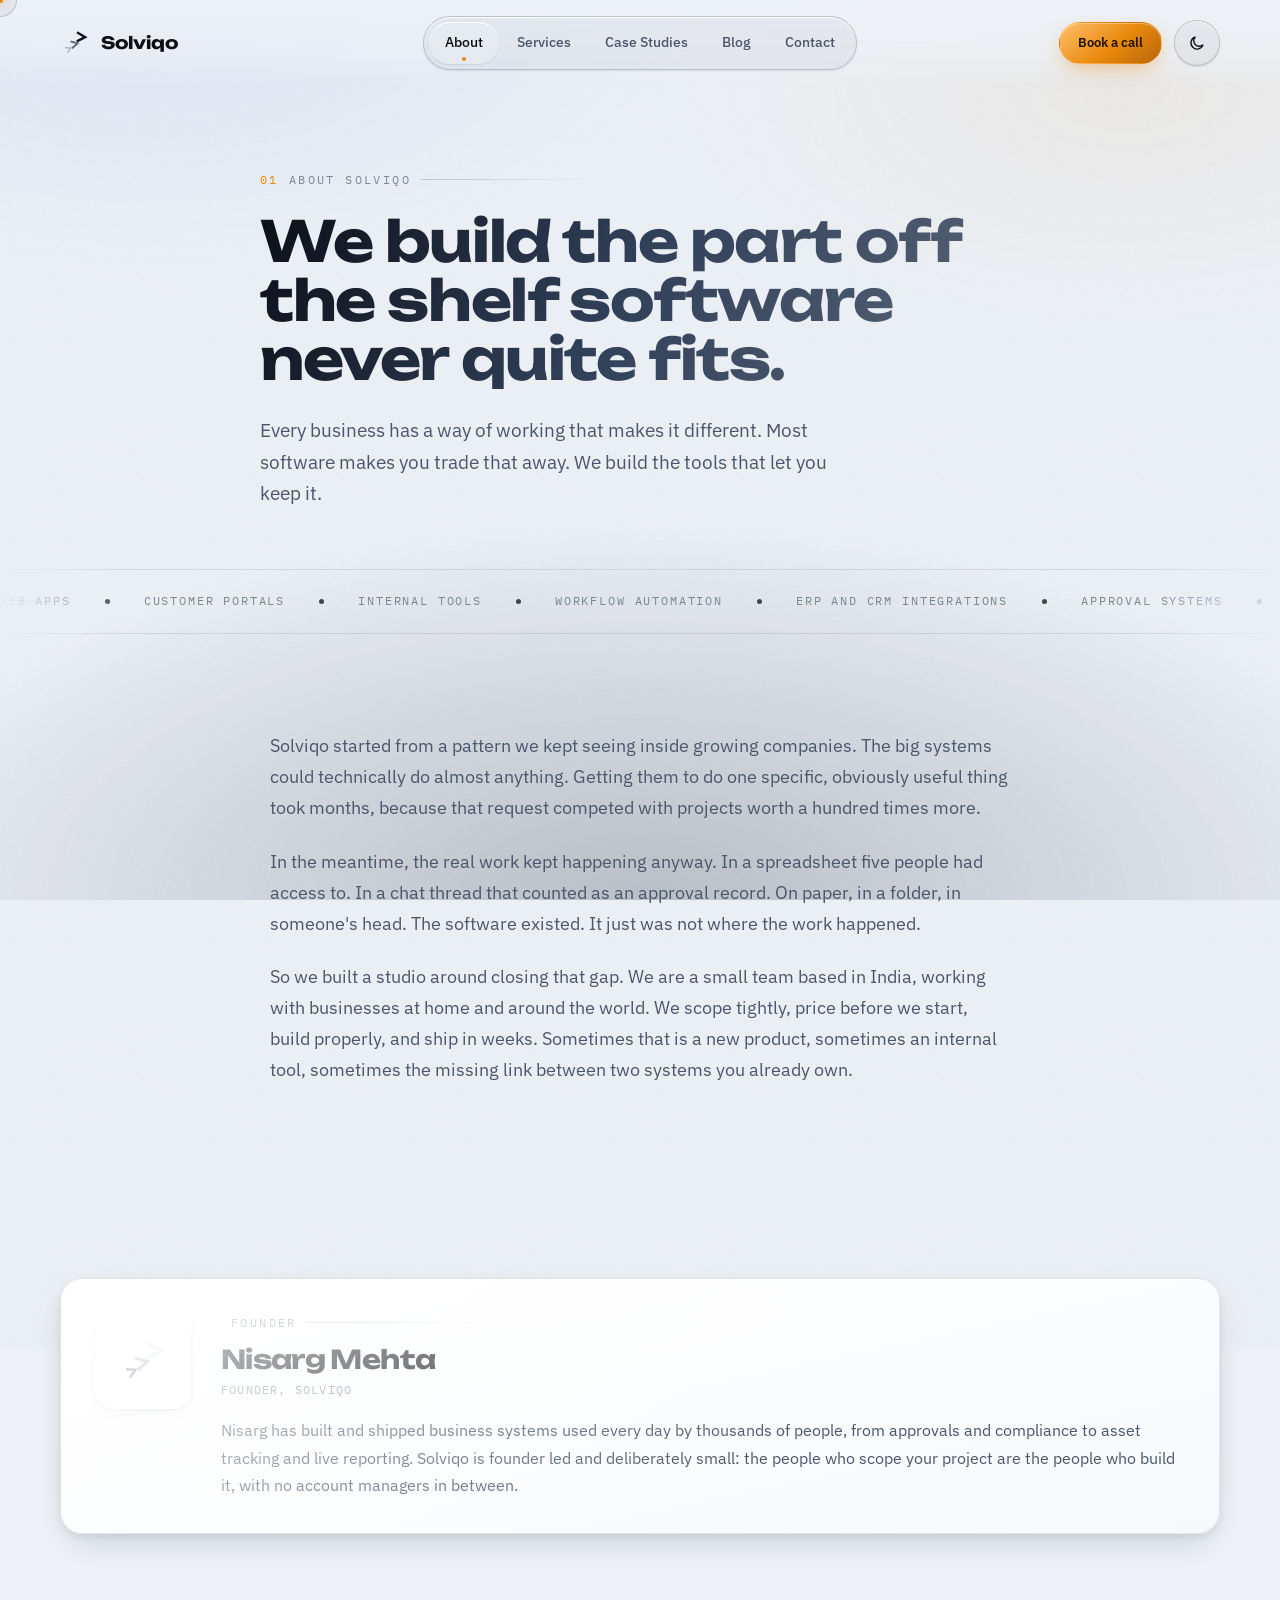
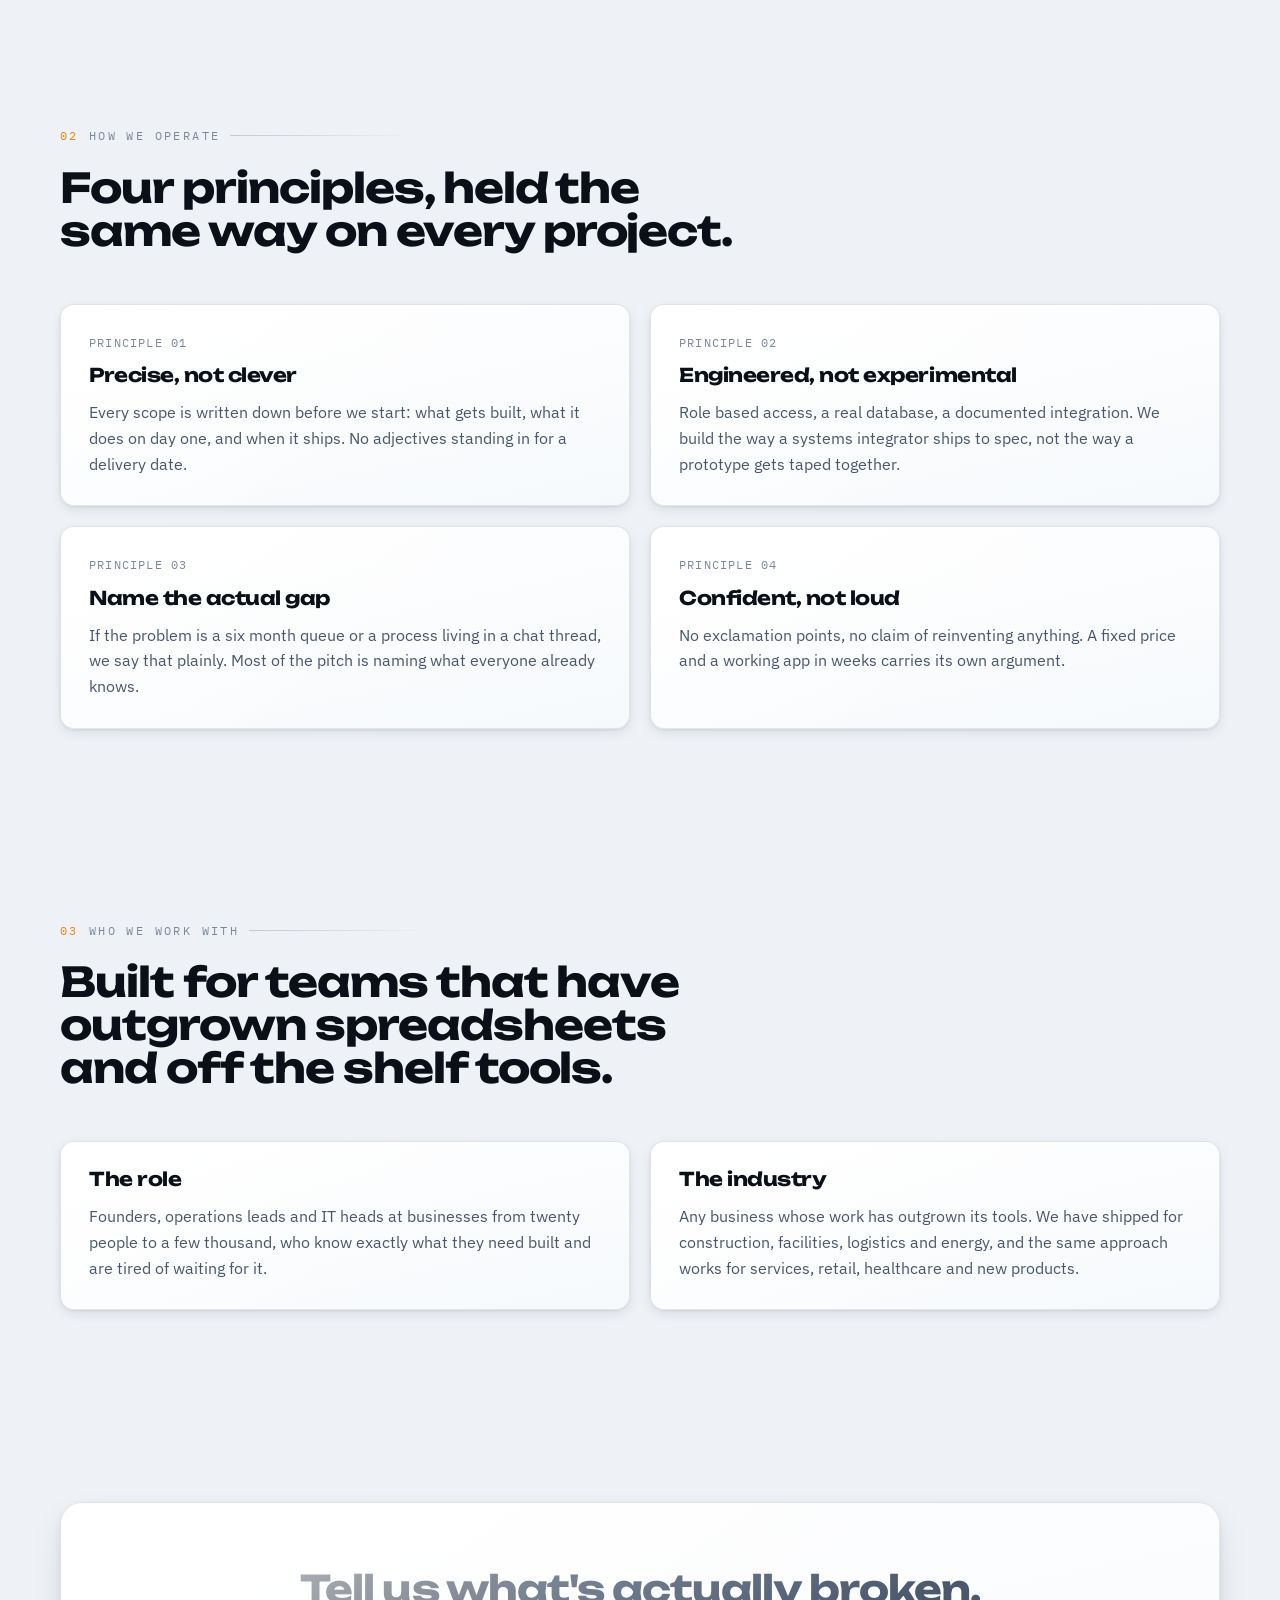
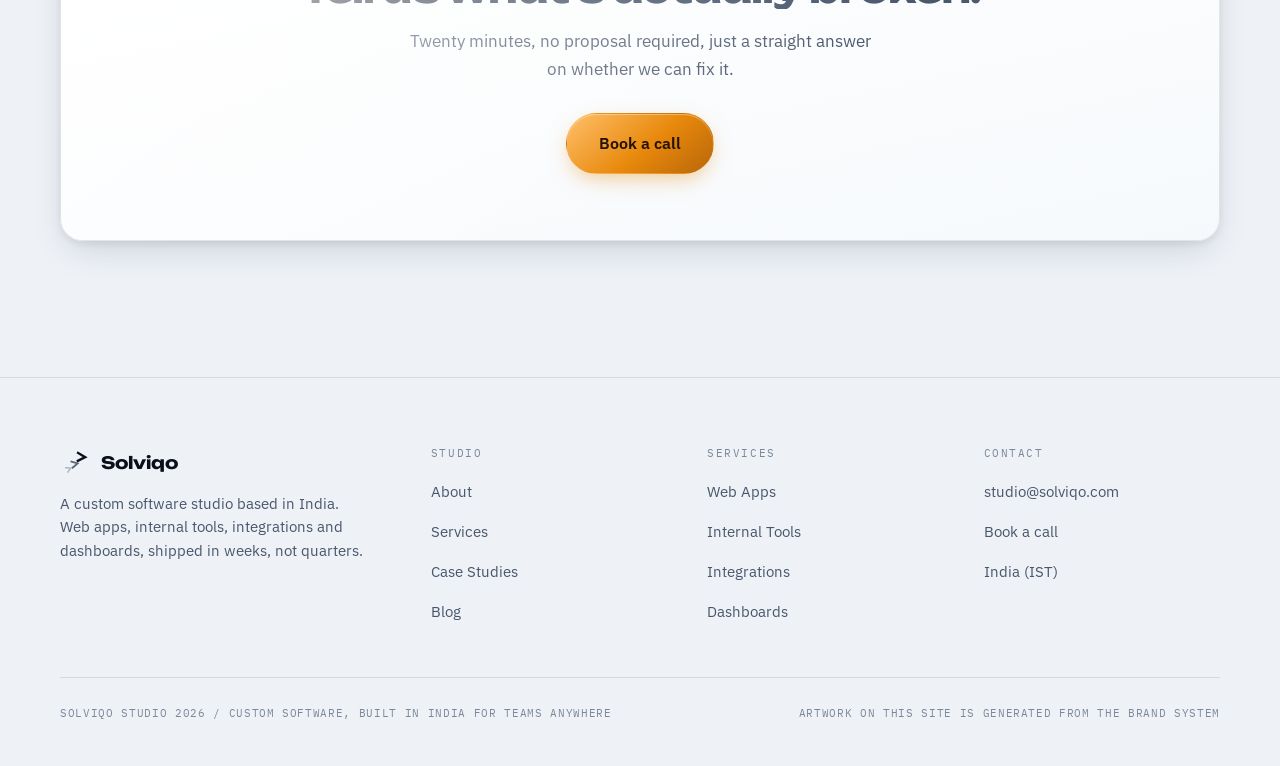
==== commit 785a299d: "Rebalance type scale and add live icon motion Co-Authored-By: Claude Opus 5 <noreply@anthropic.com>" ====
--- a/about.html
+++ b/about.html
@@ -9,12 +9,12 @@
 <meta property="og:title" content="About, Solviqo">
 <meta property="og:description" content="A small, founder led software studio based in India, building the tools off the shelf software never quite fits.">
 <meta property="og:type" content="website">
-<meta property="og:url" content="https://nisarg2810.github.io/Solviqo/about.html">
+<meta property="og:url" content="https://nisarg2810.github.io/solviqo/about.html">
 <link rel="icon" type="image/svg+xml" href="data:image/svg+xml,%3Csvg xmlns='http://www.w3.org/2000/svg' viewBox='0 0 240 240'%3E%3Crect width='240' height='240' rx='48' fill='%2305070C'/%3E%3Cg transform='translate(70,168) rotate(-25) scale(0.62)'%3E%3Cpolyline points='-27,-30 28,0 -27,30' fill='none' stroke='%235B6779' stroke-width='18'/%3E%3C/g%3E%3Cg transform='translate(118,128) rotate(-12) scale(0.82)'%3E%3Cpolyline points='-27,-30 28,0 -27,30' fill='none' stroke='%239FAABA' stroke-width='18'/%3E%3C/g%3E%3Cg transform='translate(172,72) rotate(2) scale(1.05)'%3E%3Cpolyline points='-27,-30 28,0 -27,30' fill='none' stroke='%23E2E8F0' stroke-width='18'/%3E%3C/g%3E%3C/svg%3E">
 <link rel="preconnect" href="https://fonts.googleapis.com">
 <link rel="preconnect" href="https://fonts.gstatic.com" crossorigin>
 <link rel="stylesheet" href="https://fonts.googleapis.com/css2?family=Unbounded:wght@400;600;700;800&family=IBM+Plex+Sans:wght@400;500;600&family=IBM+Plex+Mono:wght@400;500&display=swap">
-<link rel="stylesheet" href="assets/site.css?v=10">
+<link rel="stylesheet" href="assets/site.css?v=11">
 <script>(function(){try{var t=localStorage.getItem('solviqo-theme');if(!t)t=matchMedia('(prefers-color-scheme: light)').matches?'light':'dark';document.documentElement.setAttribute('data-theme',t);}catch(e){document.documentElement.setAttribute('data-theme','dark');}})();</script>
 </head>
 <body>
@@ -75,7 +75,7 @@
   <section class="hero" style="padding-bottom:60px">
     <div class="wrap" style="max-width:840px">
       <span class="kick rev"><b>01</b> About Solviqo</span>
-      <h1 class="chrome-text rev" style="font-size:clamp(38px,6vw,78px);margin-top:22px">We build the part off the shelf software never quite fits.</h1>
+      <h1 class="chrome-text rev" style="font-size:clamp(34px,4.4vw,60px);margin-top:22px">We build the part off the shelf software never quite fits.</h1>
       <p class="lede rev">Every business has a way of working that makes it different. Most software makes you trade that away. We build the tools that let you keep it.</p>
     </div>
   </section>
@@ -136,7 +136,7 @@
 
   <section class="sec">
     <div class="wrap"><div class="panel pad rev" style="text-align:center;padding:66px 34px">
-      <h2 class="chrome-text" style="font-size:clamp(28px,4.2vw,46px)">Tell us what's actually broken.</h2>
+      <h2 class="chrome-text" style="font-size:clamp(26px,3vw,38px)">Tell us what's actually broken.</h2>
       <p style="color:var(--t2);margin:18px auto 0;max-width:48ch">Twenty minutes, no proposal required, just a straight answer on whether we can fix it.</p>
       <div style="margin-top:30px"><a class="btn btn-primary btn-lg" href="contact.html">Book a call<span class="shine"></span></a></div>
     </div></div>
--- a/assets/site.css
+++ b/assets/site.css
@@ -85,7 +85,7 @@
 *,*::before,*::after{box-sizing:border-box}
 html,body{overflow-x:hidden;overflow-x:clip}
 html{scroll-behavior:smooth}
-body{margin:0;font-family:var(--f-body);color:var(--t1);font-size:16px;line-height:1.65;
+body{margin:0;font-family:var(--f-body);color:var(--t1);font-size:17px;line-height:1.65;
   background:var(--ink-950);-webkit-font-smoothing:antialiased;
   transition:background .45s var(--ease),color .45s var(--ease)}
 ::selection{background:var(--amber-500);color:#1A0F02}
@@ -179,18 +179,18 @@
 @media(pointer:coarse){.btn{min-height:44px}}
 
 /* ============ type helpers ============ */
-.kick{font-family:var(--f-mono);font-size:11px;letter-spacing:.2em;text-transform:uppercase;color:var(--t3);
+.kick{font-family:var(--f-mono);font-size:12px;letter-spacing:.2em;text-transform:uppercase;color:var(--t3);
   display:flex;align-items:center;gap:10px}
 .kick b{color:var(--amber-500);font-weight:400}
 .kick::after{content:"";flex:1;height:1px;background:linear-gradient(90deg,var(--line-2),transparent);max-width:180px}
 .chrome-text{background:var(--grad-text);-webkit-background-clip:text;background-clip:text;color:transparent}
 
 /* ============ sections ============ */
-.sec{padding:110px 0;position:relative;z-index:2}
+.sec{padding:96px 0;position:relative;z-index:2}
 .sec.tight{padding:76px 0}
 .sec-h{max-width:680px;margin-bottom:52px}
-.sec-h h2{font-size:clamp(30px,4.6vw,56px);margin:20px 0 20px}
-.sec-h p{color:var(--t2);font-size:16.5px;max-width:58ch}
+.sec-h h2{font-size:clamp(28px,3.2vw,42px);margin:20px 0 20px}
+.sec-h p{color:var(--t2);font-size:17.5px;max-width:58ch}
 
 .grid2{display:grid;grid-template-columns:1fr 1fr;gap:20px}
 .grid3{display:grid;grid-template-columns:repeat(3,1fr);gap:20px}
@@ -215,9 +215,9 @@
 .card .glare{position:absolute;inset:0;z-index:2;pointer-events:none;opacity:0;border-radius:inherit;
   transition:opacity .35s var(--ease);
   background:radial-gradient(circle at var(--gx,50%) var(--gy,50%), rgba(255,255,255,.14), transparent 55%)}
-.card h3{font-size:20px}
-.card p{font-size:14.5px;color:var(--t2)}
-.card .num{font-family:var(--f-mono);font-size:11.5px;color:var(--t3);letter-spacing:.1em}
+.card h3{font-size:19px}
+.card p{font-size:16px;line-height:1.6;color:var(--t2)}
+.card .num{font-family:var(--f-mono);font-size:12px;color:var(--t3);letter-spacing:.1em}
 .card-icon{width:46px;height:46px;border-radius:12px;display:grid;place-items:center;flex:none;
   background:var(--ink-700);box-shadow:var(--e1)}
 .card-icon svg{width:22px;height:22px;color:var(--amber-400)}
@@ -234,10 +234,10 @@
 .badge .dot{width:6px;height:6px;border-radius:50%;background:currentColor;box-shadow:0 0 8px currentColor}
 
 /* ============ hero ============ */
-.hero{padding:190px 0 110px;position:relative;z-index:2}
-.hero-grid{display:grid;grid-template-columns:1.1fr .9fr;gap:60px;align-items:center}
-.hero h1{font-size:clamp(42px,6.6vw,92px);margin-top:24px}
-.hero .lede{font-size:18.5px;color:var(--t2);margin-top:26px;max-width:52ch}
+.hero{padding:170px 0 100px;position:relative;z-index:2}
+.hero-grid{display:grid;grid-template-columns:1.35fr .65fr;gap:60px;align-items:center}
+.hero h1{font-size:clamp(38px,4.8vw,68px);margin-top:24px}
+.hero .lede{font-size:19px;color:var(--t2);margin-top:26px;max-width:52ch}
 .hero-cta{display:flex;gap:14px;margin-top:38px;flex-wrap:wrap}
 .hero-art{position:relative;display:grid;place-items:center;min-height:360px}
 .hero-art .halo{position:absolute;width:min(460px,90%);aspect-ratio:1;border-radius:50%;
@@ -264,9 +264,9 @@
 .stats::before{content:"";position:absolute;inset:0;background:var(--grad-sheen);pointer-events:none}
 .stat{padding:38px 30px;border-right:1px solid var(--line);position:relative;z-index:1}
 .stat:last-child{border-right:none}
-.stat .v{font-family:var(--f-display);font-weight:800;font-size:clamp(28px,3.4vw,44px);letter-spacing:-.03em;
+.stat .v{font-family:var(--f-display);font-weight:800;font-size:clamp(26px,2.6vw,34px);letter-spacing:-.03em;
   font-variant-numeric:tabular-nums;background:var(--grad-text);-webkit-background-clip:text;background-clip:text;color:transparent}
-.stat .l{font-size:14px;color:var(--t2);margin-top:12px}
+.stat .l{font-size:15.5px;color:var(--t2);margin-top:12px}
 @media(max-width:760px){.stats{grid-template-columns:1fr}.stat{border-right:none;border-bottom:1px solid var(--line)}.stat:last-child{border-bottom:none}}
 
 /* ============ cover art ============ */
@@ -299,7 +299,7 @@
   box-shadow:var(--e1);transition:background .4s var(--ease),border-color .4s var(--ease),box-shadow .4s var(--ease)}
 .step.lit::before{background:var(--grad-amber);border-color:var(--amber-400);box-shadow:0 0 16px rgba(232,137,12,.6)}
 .step .t{font-family:var(--f-mono);font-size:11px;color:var(--t3);letter-spacing:.14em;text-transform:uppercase;display:block;margin-bottom:9px}
-.step h3{font-size:clamp(20px,2.3vw,27px)}
+.step h3{font-size:clamp(19px,1.8vw,23px)}
 .step p{color:var(--t2);margin-top:11px;font-size:15.5px;max-width:56ch}
 @media(max-width:620px){.steps{padding-left:42px}.step::before{left:-36px}}
 
@@ -309,14 +309,14 @@
 .row:first-of-type{border-top:1px solid var(--line)}
 .row:hover{padding-left:12px}
 .row .idx{font-family:var(--f-mono);font-size:12px;color:var(--amber-500);padding-top:.7em}
-.row h3{font-size:clamp(24px,3.4vw,40px)}
-.row p{color:var(--t2);margin-top:14px;font-size:15.5px;max-width:52ch}
+.row h3{font-size:clamp(22px,2.4vw,30px)}
+.row p{color:var(--t2);margin-top:12px;font-size:16.5px;max-width:52ch}
 .row .meta{padding-top:.9em;display:flex;flex-direction:column;gap:9px;align-items:flex-start}
 @media(max-width:860px){.row{grid-template-columns:46px 1fr}.row .meta{grid-column:2}}
 
 /* ============ list ============ */
 .ticks{display:flex;flex-direction:column;gap:12px}
-.ticks li{display:flex;gap:14px;font-size:15.5px;color:var(--t2);line-height:1.6}
+.ticks li{display:flex;gap:14px;font-size:16.5px;color:var(--t2);line-height:1.6}
 .ticks li::before{content:"";width:8px;height:8px;border-radius:2px;flex:none;margin-top:9px;
   background:var(--grad-amber);box-shadow:0 0 10px rgba(232,137,12,.5)}
 .ticks.signal li::before{background:var(--grad-signal);box-shadow:0 0 10px rgba(76,125,255,.5)}
@@ -328,11 +328,11 @@
   transition:color .25s var(--ease),gap .25s var(--ease)}
 .back-link:hover{color:var(--t1);gap:12px}
 .post-head{max-width:820px;margin-bottom:38px}
-.post-head h1{font-size:clamp(32px,5vw,58px);margin-top:20px}
+.post-head h1{font-size:clamp(30px,3.8vw,48px);margin-top:20px}
 .post-byline{font-family:var(--f-mono);font-size:12px;color:var(--t3);margin-top:18px}
 .post-body{max-width:740px;display:flex;flex-direction:column;gap:22px}
-.post-body h3{font-size:clamp(21px,2.6vw,28px);margin-top:14px}
-.post-body p{font-size:16.5px;color:var(--t2);line-height:1.78}
+.post-body h3{font-size:clamp(20px,2vw,25px);margin-top:14px}
+.post-body p{font-size:17.5px;color:var(--t2);line-height:1.78}
 .post-list{display:flex;flex-direction:column;gap:12px}
 .post-list li{font-size:16.5px;color:var(--t2);padding-left:24px;position:relative;line-height:1.65}
 .post-list li::before{content:"";position:absolute;left:0;top:11px;width:8px;height:8px;border-radius:2px;
@@ -433,7 +433,7 @@
 /* ============ case study diagrams ============ */
 .flow-wrap{margin:0 0 46px;padding:34px}
 .flow-head{display:flex;justify-content:space-between;align-items:baseline;flex-wrap:wrap;gap:12px;margin-bottom:26px}
-.flow-head h3{font-size:clamp(20px,2.4vw,26px)}
+.flow-head h3{font-size:clamp(20px,2vw,24px)}
 .flow-legend{display:flex;gap:16px;flex-wrap:wrap;font-family:var(--f-mono);font-size:11px;color:var(--t3);letter-spacing:.06em}
 .flow-legend span{display:flex;align-items:center;gap:7px}
 .flow-legend i{width:10px;height:10px;border-radius:3px;display:inline-block}
@@ -446,7 +446,7 @@
 .flow-node .n b{width:26px;height:26px;border-radius:50%;display:grid;place-items:center;font-weight:500;
   background:var(--ink-700);color:var(--t1);box-shadow:var(--e1)}
 .flow-node h4{font-size:16px;letter-spacing:-.01em}
-.flow-node p{font-size:13px;color:var(--t2);line-height:1.5}
+.flow-node p{font-size:14px;color:var(--t2);line-height:1.5}
 .flow-node .who{margin-top:auto;font-family:var(--f-mono);font-size:10px;letter-spacing:.1em;text-transform:uppercase;
   color:var(--t2);padding:4px 9px;border:1px solid var(--line-2);border-radius:99px;width:max-content}
 .flow-node.sys{border-color:rgba(76,125,255,.45);box-shadow:var(--e2),0 0 24px -8px rgba(76,125,255,.5)}
@@ -466,7 +466,7 @@
 .ba .panel{padding:28px}
 .ba h4{font-family:var(--f-mono);font-size:11px;letter-spacing:.16em;text-transform:uppercase;margin-bottom:16px;font-weight:500}
 .ba ul{display:flex;flex-direction:column;gap:12px}
-.ba li{display:flex;gap:12px;font-size:15px;color:var(--t2);line-height:1.5}
+.ba li{display:flex;gap:12px;font-size:16px;color:var(--t2);line-height:1.5}
 .ba li::before{flex:none;width:20px;height:20px;border-radius:50%;display:grid;place-items:center;font-size:11px;margin-top:1px}
 .ba .before h4{color:var(--bad-500)}
 .ba .before li::before{content:"\2715";background:rgba(248,113,113,.14);color:var(--bad-500)}
@@ -529,3 +529,29 @@
 .m-up{fill:#34D399}
 .m-bar-s{fill:var(--signal-500)}.m-bar-a{fill:var(--amber-500)}
 .m-lc{fill:none;stroke:var(--amber-500);stroke-width:3;stroke-linecap:round;stroke-linejoin:round;stroke-dasharray:100}
+
+/* ============ live icons ============ */
+.card-icon svg *{transform-box:view-box;transform-origin:12px 12px}
+.i-min{animation:iSpin 6s linear infinite}
+.i-hr{animation:iSpin 36s linear infinite}
+@keyframes iSpin{to{transform:rotate(360deg)}}
+.i-row{stroke-dasharray:10;stroke-dashoffset:10;animation:iDraw 3.2s var(--ease) infinite}
+.i-row.d2{animation-delay:.5s}.i-row.d3{animation-delay:1s}
+@keyframes iDraw{0%{stroke-dashoffset:10}35%,75%{stroke-dashoffset:0}100%{stroke-dashoffset:-10}}
+.i-dot{animation:iType 1.3s ease-in-out infinite}
+.i-dot.d2{animation-delay:.18s}.i-dot.d3{animation-delay:.36s}
+@keyframes iType{0%,60%,100%{transform:translateY(0);opacity:.45}30%{transform:translateY(-2.2px);opacity:1}}
+.card-icon{position:relative}
+.card-icon::after{content:"";position:absolute;inset:-1px;border-radius:inherit;border:1px solid var(--amber-500);opacity:0;animation:iHalo 3.6s ease-out infinite}
+.card:nth-child(2) .card-icon::after{animation-delay:1.2s}.card:nth-child(3) .card-icon::after{animation-delay:2.4s}
+@keyframes iHalo{0%{opacity:.55;transform:scale(1)}60%,100%{opacity:0;transform:scale(1.35)}}
+.card-link svg{animation:iNudge 2.4s var(--ease) infinite}
+@keyframes iNudge{0%,60%,100%{transform:translateX(0)}30%{transform:translateX(4px)}}
+.ticks li::before{animation:iGlow 2.8s ease-in-out infinite}
+.ticks li:nth-child(2)::before{animation-delay:.35s}.ticks li:nth-child(3)::before{animation-delay:.7s}
+.ticks li:nth-child(4)::before{animation-delay:1.05s}.ticks li:nth-child(5)::before{animation-delay:1.4s}
+@keyframes iGlow{0%,100%{transform:scale(1);filter:brightness(1)}50%{transform:scale(1.35) rotate(45deg);filter:brightness(1.35)}}
+.theme-btn svg{transition:transform .6s var(--spring)}
+.theme-btn:hover svg{transform:rotate(40deg)}
+.flow-legend i{animation:iGlow 2.8s ease-in-out infinite}
+@media(prefers-reduced-motion:reduce){.i-min,.i-hr,.i-row,.i-dot,.card-icon::after,.card-link svg,.ticks li::before,.flow-legend i{animation:none!important}.i-row{stroke-dashoffset:0}}
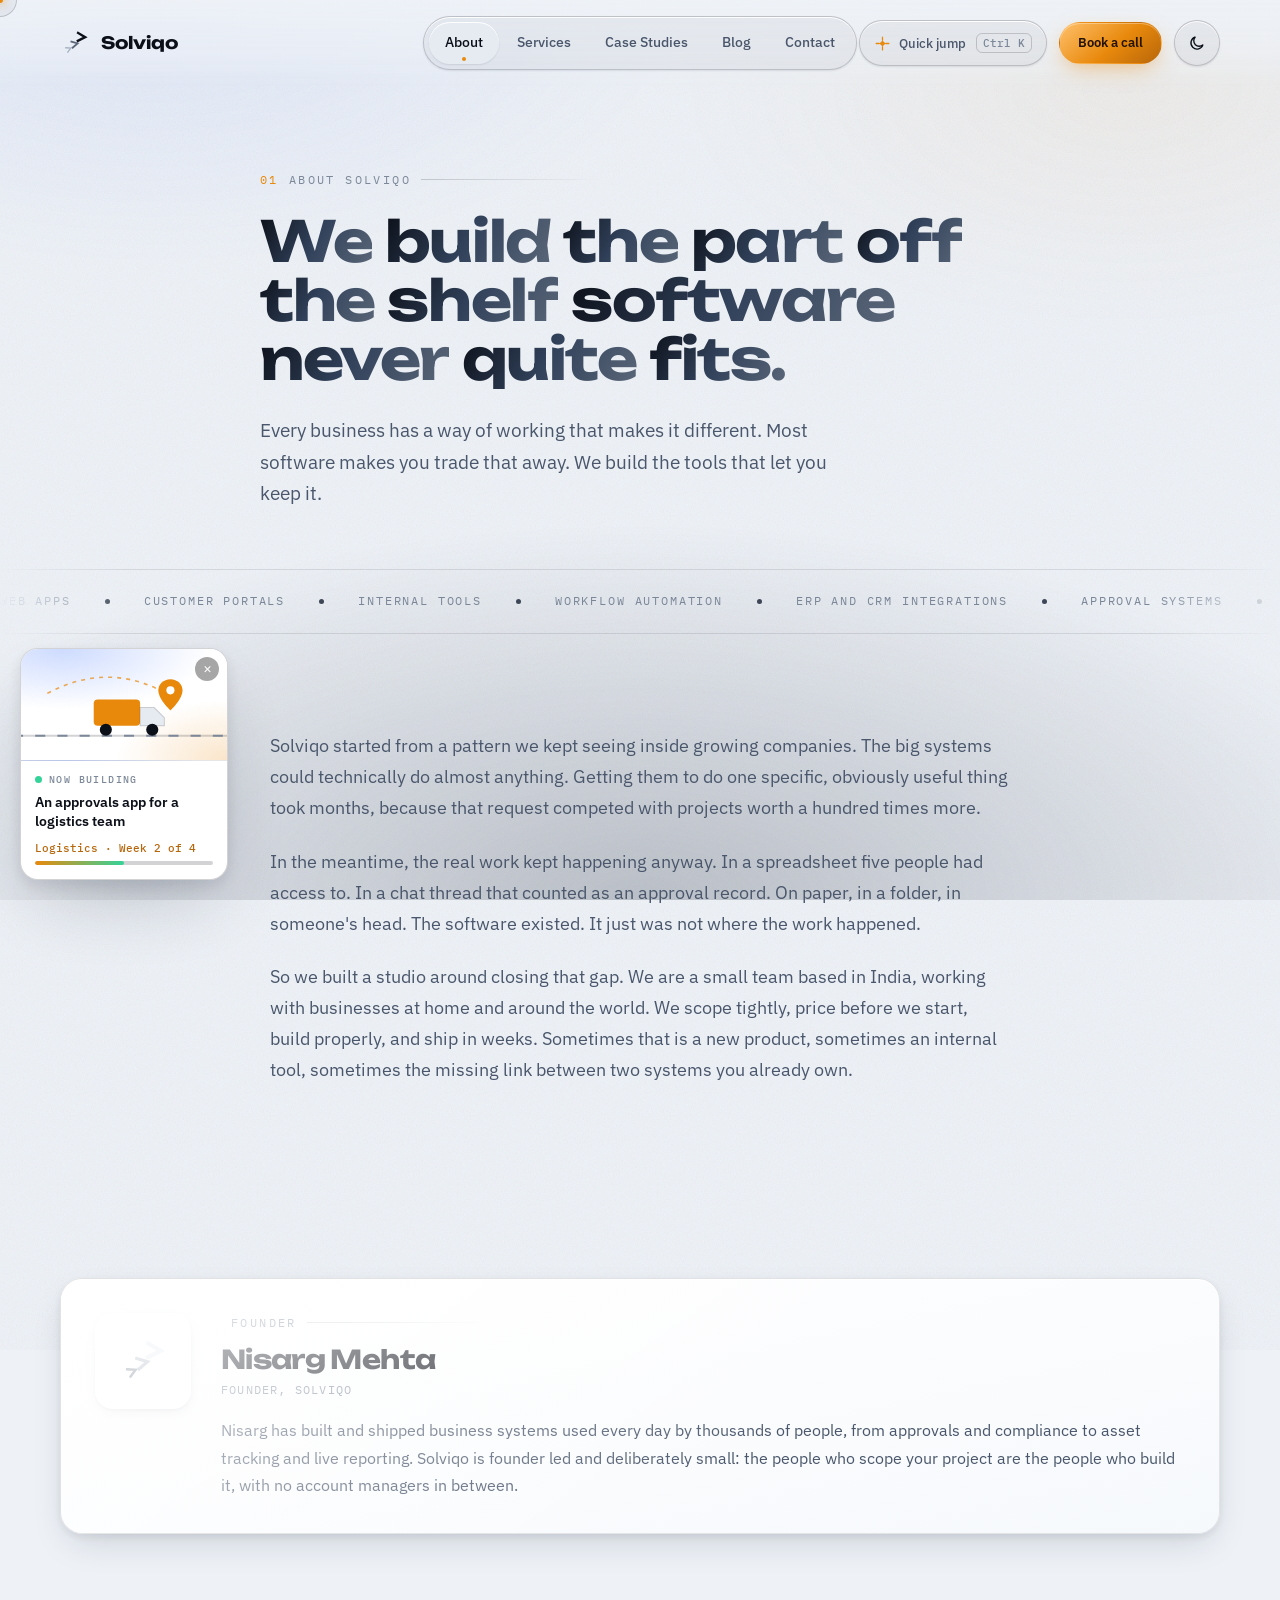
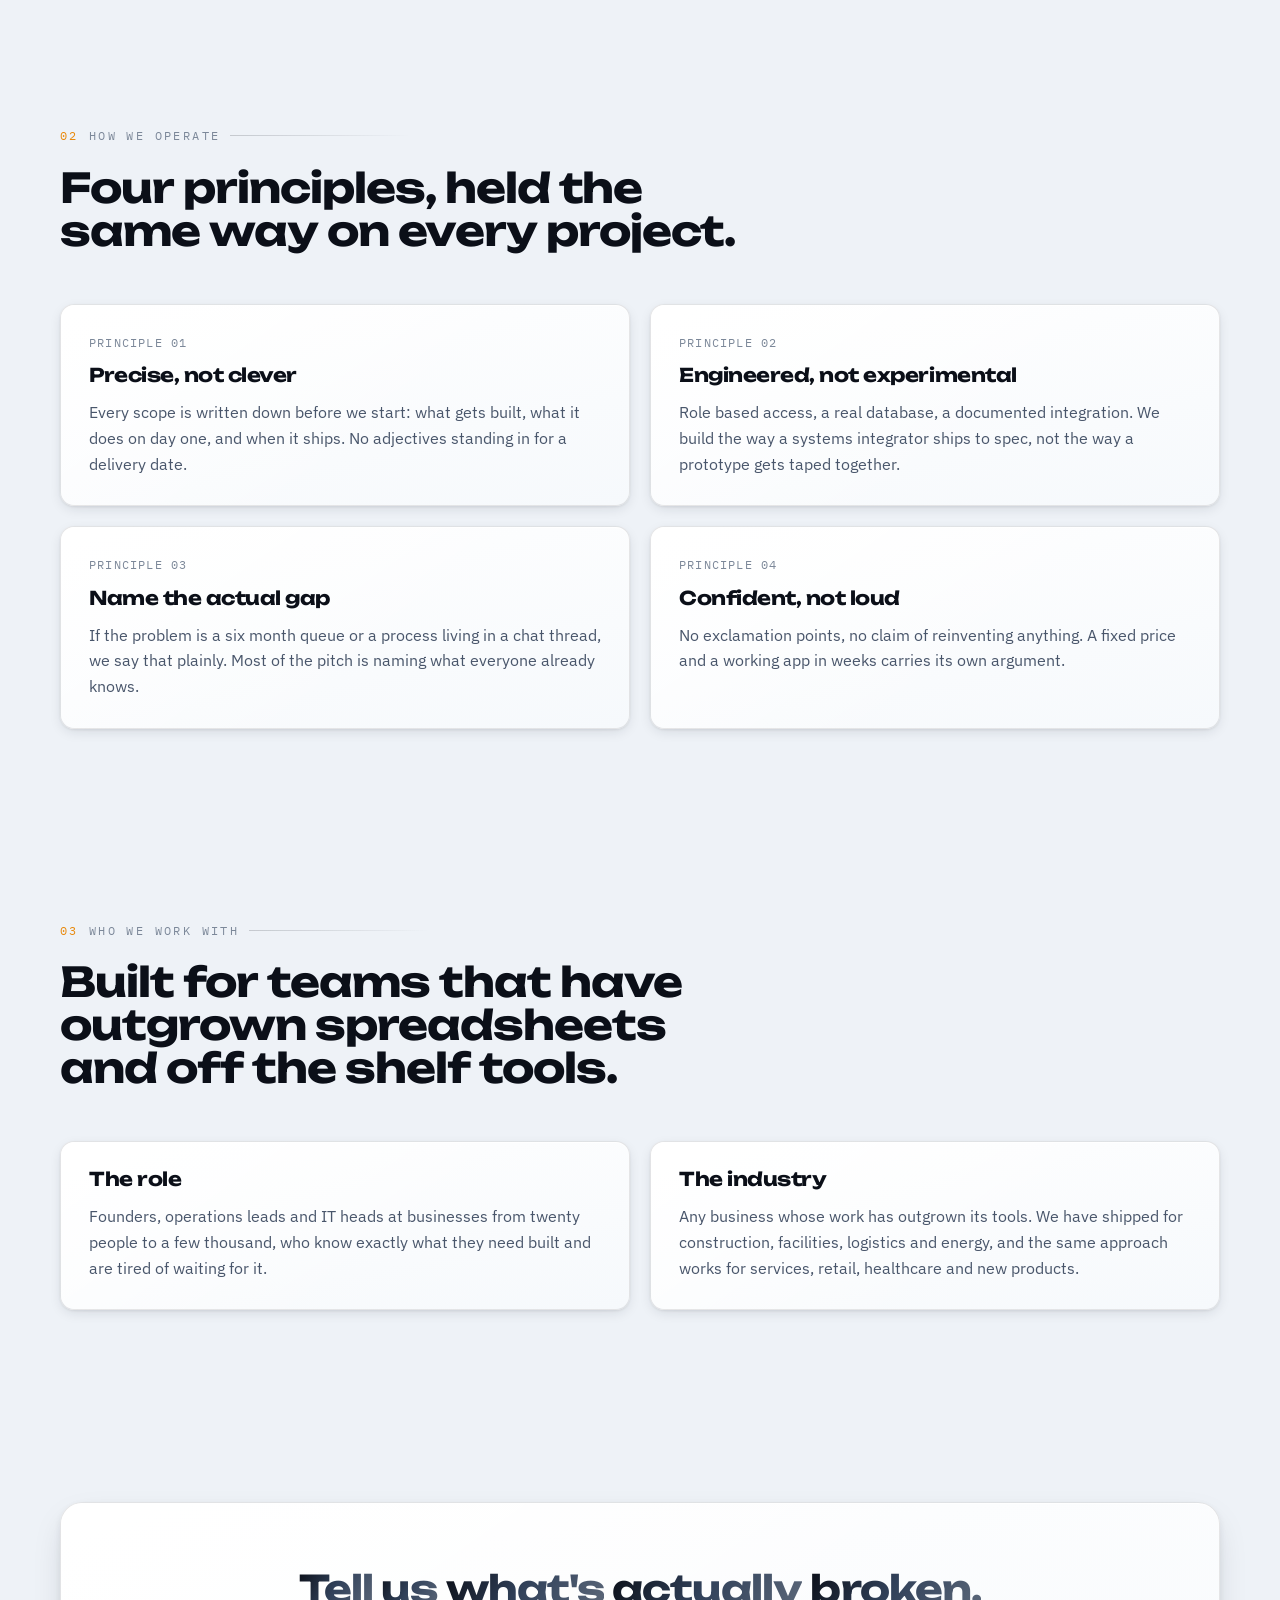
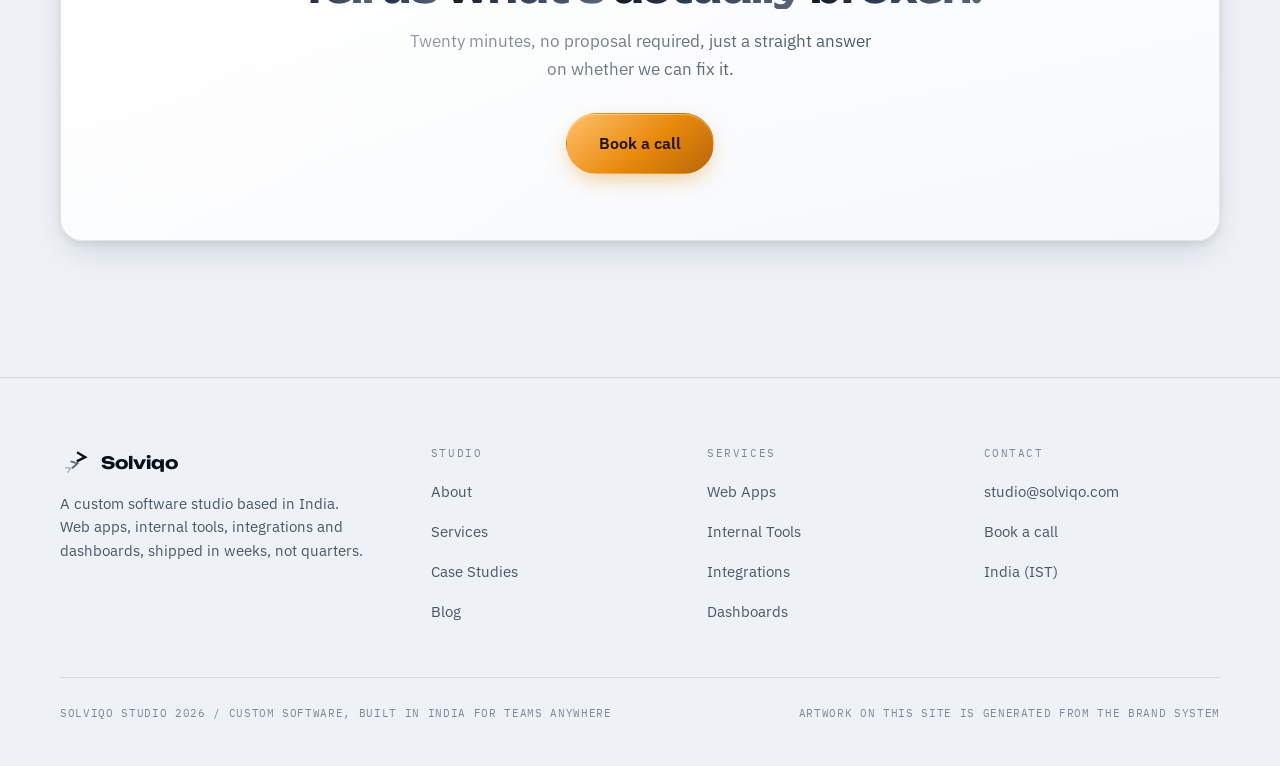
==== commit 037e7fca: "Ship hero motion, split headlines, estimator, now building card, case previews, magnetic buttons and" ====
--- a/about.html
+++ b/about.html
@@ -14,10 +14,18 @@
 <link rel="preconnect" href="https://fonts.googleapis.com">
 <link rel="preconnect" href="https://fonts.gstatic.com" crossorigin>
 <link rel="stylesheet" href="https://fonts.googleapis.com/css2?family=Unbounded:wght@400;600;700;800&family=IBM+Plex+Sans:wght@400;500;600&family=IBM+Plex+Mono:wght@400;500&display=swap">
-<link rel="stylesheet" href="assets/site.css?v=11">
+<link rel="stylesheet" href="assets/site.css?v=14">
 <script>(function(){try{var t=localStorage.getItem('solviqo-theme');if(!t)t=matchMedia('(prefers-color-scheme: light)').matches?'light':'dark';document.documentElement.setAttribute('data-theme',t);}catch(e){document.documentElement.setAttribute('data-theme','dark');}})();</script>
+<script>try{if(!sessionStorage.getItem('sv-seen')&&!matchMedia('(prefers-reduced-motion: reduce)').matches)document.documentElement.classList.add('is-loading');}catch(e){}</script>
 </head>
 <body>
+<div class="loader" aria-hidden="true"><div class="ld-in">
+  <svg class="ld-mark" viewBox="0 0 240 240"><g fill="none" stroke-width="18" stroke-linecap="square">
+    <g transform="translate(70,168) rotate(-25) scale(0.62)"><polyline class="ld-c1" points="-27,-30 28,0 -27,30"/></g>
+    <g transform="translate(118,128) rotate(-12) scale(0.82)"><polyline class="ld-c2" points="-27,-30 28,0 -27,30"/></g>
+    <g transform="translate(172,72) rotate(2) scale(1.05)"><polyline class="ld-c3" points="-27,-30 28,0 -27,30"/></g></g></svg>
+  <div class="ld-bar"><i></i></div>
+</div></div>
 <a class="skip" href="#main">Skip to content</a>
 <div class="mesh" aria-hidden="true"></div>
 <div class="grain" aria-hidden="true"></div>
@@ -40,6 +48,7 @@
       <a href="contact.html">Contact</a>
     </nav>
     <div class="nav-right">
+      <button class="cmdk-btn" id="cmdkBtn" type="button" aria-label="Search the site"></button>
       <a class="btn btn-primary btn-sm" href="contact.html">Book a call<span class="shine"></span></a>
       <button id="themeBtn" class="theme-btn" aria-label="Switch to light mode" aria-pressed="false">
         <svg class="sun" viewBox="0 0 24 24" fill="none" stroke="currentColor" stroke-width="1.8" aria-hidden="true"><circle cx="12" cy="12" r="4.2"/><path d="M12 2v2.4M12 19.6V22M4.2 4.2l1.7 1.7M18.1 18.1l1.7 1.7M2 12h2.4M19.6 12H22M4.2 19.8l1.7-1.7M18.1 5.9l1.7-1.7"/></svg>
@@ -175,6 +184,7 @@
   </div>
 </footer>
 
-<script src="assets/site.js?v=10"></script>
+<script src="assets/site.js?v=12"></script>
+<script src="assets/features.js?v=4"></script>
 </body>
 </html>
--- a/assets/site.css
+++ b/assets/site.css
@@ -555,3 +555,150 @@
 .theme-btn:hover svg{transform:rotate(40deg)}
 .flow-legend i{animation:iGlow 2.8s ease-in-out infinite}
 @media(prefers-reduced-motion:reduce){.i-min,.i-hr,.i-row,.i-dot,.card-icon::after,.card-link svg,.ticks li::before,.flow-legend i{animation:none!important}.i-row{stroke-dashoffset:0}}
+
+/* ============ first-visit loader ============ */
+.loader{display:none}
+html.is-loading body{overflow:hidden}
+html.is-loading .loader{display:grid;place-items:center;position:fixed;inset:0;z-index:9999;background:var(--ink-950);
+  animation:ldFail .01s 3.2s forwards}
+@keyframes ldFail{to{opacity:0;visibility:hidden}}
+.ld-in{display:flex;flex-direction:column;align-items:center;transition:transform .7s var(--ease),opacity .45s var(--ease)}
+.ld-mark{width:54px;height:54px;overflow:visible}
+.ld-mark polyline{stroke-dasharray:130;stroke-dashoffset:130;animation:ldDraw .55s var(--ease) forwards}
+.ld-c1{stroke:#5B6779}.ld-c2{stroke:#9FAABA;animation-delay:.12s!important}.ld-c3{stroke:var(--amber-500);animation-delay:.24s!important}
+html[data-theme="light"] .ld-c1{stroke:#A7B2C2}html[data-theme="light"] .ld-c2{stroke:#5B6779}
+@keyframes ldDraw{to{stroke-dashoffset:0}}
+.ld-bar{width:132px;height:2px;margin-top:26px;border-radius:2px;background:var(--line-2);overflow:hidden}
+.ld-bar i{display:block;height:100%;width:0;border-radius:2px;background:linear-gradient(90deg,var(--amber-500),var(--amber-300,#FFB547));
+  box-shadow:0 0 12px var(--amber-500);animation:ldFill 1.1s cubic-bezier(.3,.7,.2,1) .15s forwards}
+@keyframes ldFill{to{width:84%}}
+html.ld-done .ld-bar i{animation:ldEnd .28s var(--ease) forwards}
+@keyframes ldEnd{from{width:84%}to{width:100%}}
+html.ld-out .loader{opacity:0;visibility:hidden;transition:opacity .55s var(--ease) .05s,visibility 0s .6s}
+html.ld-out .ld-in{transform:scale(1.18);opacity:0}
+
+/* ============ 2. hero dust ============ */
+.hero-dust{position:absolute;inset:0;width:100%;height:100%;pointer-events:none;z-index:1}
+.hero-mark{transition:filter .4s}
+
+/* ============ 3. split headlines ============ */
+.split .w{display:inline-block}
+.split .w>span{display:inline-block;opacity:0;filter:blur(10px);transform:translateY(.32em);
+  transition:opacity .75s var(--ease),filter .75s var(--ease),transform .75s var(--ease);transition-delay:calc(var(--i) * 45ms)}
+.in .split .w>span,.split.in .w>span{opacity:1;filter:blur(0);transform:none}
+@media(prefers-reduced-motion:reduce){.split .w>span{opacity:1;filter:none;transform:none;transition:none}}
+
+/* ============ 4. estimator ============ */
+#estimator{display:grid;grid-template-columns:1.15fr .85fr;gap:22px;align-items:start}
+@media(max-width:900px){#estimator{grid-template-columns:1fr}}
+.est-seg{display:grid;grid-template-columns:repeat(4,1fr);gap:8px;margin:16px 0 26px}
+@media(max-width:560px){.est-seg{grid-template-columns:1fr 1fr}}
+.est-seg button,.est-chips button{font:500 14.5px var(--f-body);color:var(--t2);background:var(--ink-800);border:1px solid var(--line-2);
+  border-radius:12px;padding:12px 10px;cursor:pointer;transition:all .25s var(--ease)}
+.est-seg button:hover,.est-chips button:hover{border-color:var(--steel-400);color:var(--t1)}
+.est-seg button.on{background:rgba(232,137,12,.14);border-color:var(--amber-500);color:var(--t1);box-shadow:0 0 0 1px var(--amber-500) inset}
+.est-chips{display:flex;flex-wrap:wrap;gap:8px;margin-top:16px}
+.est-chips button{border-radius:99px;padding:9px 15px;font-size:14px}
+.est-chips button.on{background:var(--amber-500);border-color:var(--amber-500);color:#1c0f00}
+.est-chips button.on::before{content:"\2713  "}
+.est-r{display:block;margin-top:18px}
+.est-r span{display:flex;justify-content:space-between;font-size:15px;color:var(--t2);margin-bottom:10px}
+.est-r b{font-family:var(--f-display);color:var(--t1)}
+.est-r input{width:100%;accent-color:var(--amber-500)}
+.est-r-card{position:sticky;top:110px}
+.est-num{display:flex;align-items:baseline;gap:12px;margin:18px 0 6px;font-family:var(--f-display);font-weight:800;letter-spacing:-.03em}
+.est-num span{font-size:clamp(46px,5vw,64px);line-height:1}
+.est-num em{font-style:normal;font-family:var(--f-body);font-weight:500;font-size:17px;color:var(--t3)}
+.est-num small{font-family:var(--f-body);font-weight:500;font-size:17px;color:var(--t2);letter-spacing:0}
+.est-tl{display:flex;gap:4px;margin:18px 0 22px}
+.est-tl span{display:flex;flex-direction:column;gap:7px;font-family:var(--f-mono);font-size:10.5px;letter-spacing:.08em;color:var(--t3);text-transform:uppercase}
+.est-tl i{display:block;height:6px;border-radius:3px;background:var(--grad-amber,var(--amber-500));animation:estIn .6s var(--ease) both}
+.est-tl span:nth-child(1) i{opacity:.55}.est-tl span:nth-child(2) i{opacity:.75}.est-tl span:nth-child(4) i{background:#34D399}
+@keyframes estIn{from{transform:scaleX(0);transform-origin:left}}
+.est-note{font-size:13px;color:var(--t3);margin-top:12px;text-align:center}
+
+/* ============ 5. now building card ============ */
+.nowcard{position:fixed;left:20px;bottom:20px;z-index:70;width:208px;border-radius:18px;overflow:hidden;
+  background:var(--ink-850);border:1px solid var(--line-2);box-shadow:var(--e4);
+  transform:translateY(24px) scale(.94);opacity:0;visibility:hidden;transition:transform .6s var(--spring),opacity .4s,visibility 0s .4s}
+.nowcard.show{transform:none;opacity:1;visibility:visible;transition:transform .6s var(--spring),opacity .4s}
+.nw-x{position:absolute;top:8px;right:8px;z-index:2;width:24px;height:24px;border-radius:50%;border:0;cursor:pointer;
+  background:rgba(0,0,0,.35);color:#fff;font-size:15px;line-height:1;backdrop-filter:blur(6px)}
+.nw-art{height:112px;background:radial-gradient(120% 90% at 20% 0%,rgba(76,125,255,.28),transparent 60%),radial-gradient(90% 90% at 100% 100%,rgba(232,137,12,.22),transparent 60%),var(--ink-900);
+  border-bottom:1px solid var(--line)}
+.nw-art svg{width:100%;height:100%;display:block}
+.nw-body{padding:12px 14px 14px}
+.nw-art,.nw-t,.nw-wk{transition:opacity .3s var(--ease),transform .3s var(--ease)}
+.nowcard:not(.in) .nw-art,.nowcard:not(.in) .nw-t,.nowcard:not(.in) .nw-wk{opacity:0;transform:translateY(5px)}
+.nw-k{display:flex;align-items:center;gap:7px;font:500 10px var(--f-mono);letter-spacing:.14em;text-transform:uppercase;color:var(--t3)}
+.nw-k i{width:7px;height:7px;border-radius:50%;background:#34D399;animation:nbP 1.8s infinite}
+@keyframes nbP{0%{box-shadow:0 0 0 0 rgba(52,211,153,.6)}70%,100%{box-shadow:0 0 0 8px rgba(52,211,153,0)}}
+.nw-t{font-size:13.5px;line-height:1.4;font-weight:600;color:var(--t1);margin:7px 0 10px;min-height:38px}
+.nw-wk{display:flex;flex-direction:column;gap:6px;font:500 10.5px var(--f-mono);color:var(--amber-400)}
+.nw-bar{height:4px;border-radius:2px;background:var(--line-2);overflow:hidden}
+.nw-bar i{display:block;height:100%;width:0;border-radius:2px;background:linear-gradient(90deg,var(--amber-500),#34D399);transition:width .8s var(--ease) .2s}
+/* card art */
+.nw-a{fill:var(--amber-500)}.nw-s{fill:var(--ink-700);stroke:var(--line-2)}.nw-g{fill:#34D399}.nw-w{fill:var(--t1)}.nw-bg{fill:var(--ink-900)}
+.nw-road{stroke:var(--line-2);stroke-width:2;fill:none}
+.nw-dash{stroke:var(--t3);stroke-width:2;fill:none;stroke-dasharray:10 12;animation:nwRoad .9s linear infinite}
+@keyframes nwRoad{to{stroke-dashoffset:-22}}
+.nw-truck{animation:nwBob .6s ease-in-out infinite alternate}
+@keyframes nwBob{to{transform:translateY(-1.5px)}}
+.nw-pin{transform-box:fill-box;transform-origin:50% 100%;animation:nwPin 1.6s var(--spring) infinite}
+@keyframes nwPin{0%,100%{transform:translateY(0)}40%{transform:translateY(-6px)}}
+.nw-route{fill:none;stroke:var(--amber-500);stroke-width:1.6;stroke-dasharray:4 5;opacity:.7;animation:nwRoad 1.4s linear infinite}
+.nw-cross{stroke:var(--amber-500);stroke-width:5;stroke-linecap:round;fill:none;transform-box:fill-box;transform-origin:center;animation:nwBeat 1.2s ease-in-out infinite}
+@keyframes nwBeat{0%,100%{transform:scale(1)}15%{transform:scale(1.18)}30%{transform:scale(1)}}
+.nw-ecg{fill:none;stroke:#34D399;stroke-width:2.4;stroke-linejoin:round;stroke-linecap:round;stroke-dasharray:100;animation:nwEcg 2.4s linear infinite;filter:drop-shadow(0 0 4px rgba(52,211,153,.6))}
+@keyframes nwEcg{0%{stroke-dashoffset:100}60%{stroke-dashoffset:0}100%{stroke-dashoffset:-100}}
+.nw-blink{animation:nwBl 1.4s ease-in-out infinite}@keyframes nwBl{50%{opacity:.35}}
+.nw-link{stroke:var(--line-2);stroke-width:2;stroke-dasharray:3 5;fill:none}
+.nw-tx{font:600 11px var(--f-mono);fill:var(--t1);text-anchor:middle}
+@media(max-width:620px){
+  .nowcard{width:148px;left:12px;bottom:12px;border-radius:14px}
+  .nw-art{height:78px}.nw-body{padding:9px 10px 11px}
+  .nw-t{font-size:11.5px;min-height:32px;margin:5px 0 8px}
+  .nw-k{font-size:8.5px}.nw-wk{font-size:9px}}
+@media(prefers-reduced-motion:reduce){.nowcard *{animation:none!important}}
+
+/* ============ 6. case card demo preview ============ */
+.cover{position:relative}
+.cover-demo{position:absolute;inset:0;width:100%;height:100%;border:0;pointer-events:none;opacity:0;transform:scale(1.04);
+  transition:opacity .35s var(--ease),transform .5s var(--ease);border-radius:inherit}
+.cover-demo.in{opacity:1;transform:none}
+
+/* ============ 7. magnetic buttons ============ */
+.btn,.theme-btn,.cmdk-btn{transition:translate .35s var(--spring),transform .25s var(--spring),box-shadow .3s,border-color .25s,background .25s}
+.btn.mag,.theme-btn.mag,.cmdk-btn.mag{transition:translate .12s linear,transform .25s var(--spring),box-shadow .3s}
+.btn-primary::after{content:"";position:absolute;inset:0;border-radius:inherit;pointer-events:none;opacity:0;transition:opacity .3s;
+  background:radial-gradient(120px circle at var(--gx,50%) var(--gy,50%),rgba(255,255,255,.45),transparent 60%)}
+.btn-primary.mag::after{opacity:1}
+
+/* ============ 8. command palette ============ */
+.cmdk-btn{display:none}
+@media(min-width:1024px){.cmdk-btn{display:inline-flex;align-items:center;gap:8px;height:46px;padding:0 14px;border-radius:99px;cursor:pointer;
+  background:var(--glass);border:1px solid var(--line-2);color:var(--t2);font:500 12.5px var(--f-mono);box-shadow:var(--e1)}
+  .cmdk-btn:hover{color:var(--t1);border-color:var(--steel-400)}.cmdk-btn svg{width:17px;height:17px;color:var(--amber-500)}
+  .cmdk-btn span{font:500 13px var(--f-body)}
+  .cmdk-btn kbd{font:500 10.5px var(--f-mono);color:var(--t3);border:1px solid var(--line-2);border-radius:6px;padding:2px 6px;margin-left:2px}}
+.ck-ico .ck-s{animation:ckS 2.6s ease-in-out infinite;transform-box:view-box;transform-origin:12px 12px}
+.ck-ico .ck-d{transform-box:view-box;transform-origin:12px 12px;animation:ckD 2.6s ease-in-out infinite}
+@keyframes ckS{0%,100%{opacity:.35;transform:scale(.85)}50%{opacity:1;transform:scale(1)}}
+@keyframes ckD{0%,100%{transform:rotate(0) scale(1)}50%{transform:rotate(45deg) scale(1.15)}}
+.cmdk{position:fixed;inset:0;z-index:9500;display:flex;justify-content:center;align-items:flex-start;padding:14vh 16px 16px;
+  background:rgba(3,5,10,.55);backdrop-filter:blur(8px);-webkit-backdrop-filter:blur(8px);opacity:0;visibility:hidden;transition:opacity .2s,visibility 0s .2s}
+.cmdk.open{opacity:1;visibility:visible;transition:opacity .2s}
+.cmdk-box{width:min(600px,100%);background:var(--ink-850);border:1px solid var(--line-2);border-radius:18px;box-shadow:var(--e4);overflow:hidden;
+  transform:translateY(-10px) scale(.98);transition:transform .25s var(--spring)}
+.cmdk.open .cmdk-box{transform:none}
+.cmdk-in{display:flex;align-items:center;gap:12px;padding:16px 18px;border-bottom:1px solid var(--line)}
+.cmdk-in svg{width:18px;height:18px;color:var(--t3);flex:none}
+.cmdk-in input{flex:1;background:none;border:0;outline:0;color:var(--t1);font:400 17px var(--f-body)}
+.cmdk kbd{font:500 10.5px var(--f-mono);color:var(--t3);border:1px solid var(--line-2);border-radius:6px;padding:3px 6px;margin-right:4px}
+.cmdk-list{max-height:min(420px,55vh);overflow-y:auto;padding:8px}
+.cmdk-g{font:500 10.5px var(--f-mono);letter-spacing:.14em;text-transform:uppercase;color:var(--t3);padding:12px 12px 6px}
+.cmdk-it{display:flex;justify-content:space-between;align-items:center;padding:11px 12px;border-radius:10px;color:var(--t2);font-size:15px}
+.cmdk-it em{font-style:normal;color:var(--t3);opacity:0}
+.cmdk-it.on{background:rgba(232,137,12,.12);color:var(--t1)}.cmdk-it.on em{opacity:1;color:var(--amber-500)}
+.cmdk-empty{padding:28px;text-align:center;color:var(--t3);font-size:14.5px}
+.cmdk-foot{display:flex;gap:18px;padding:10px 16px;border-top:1px solid var(--line);font-size:12px;color:var(--t3)}
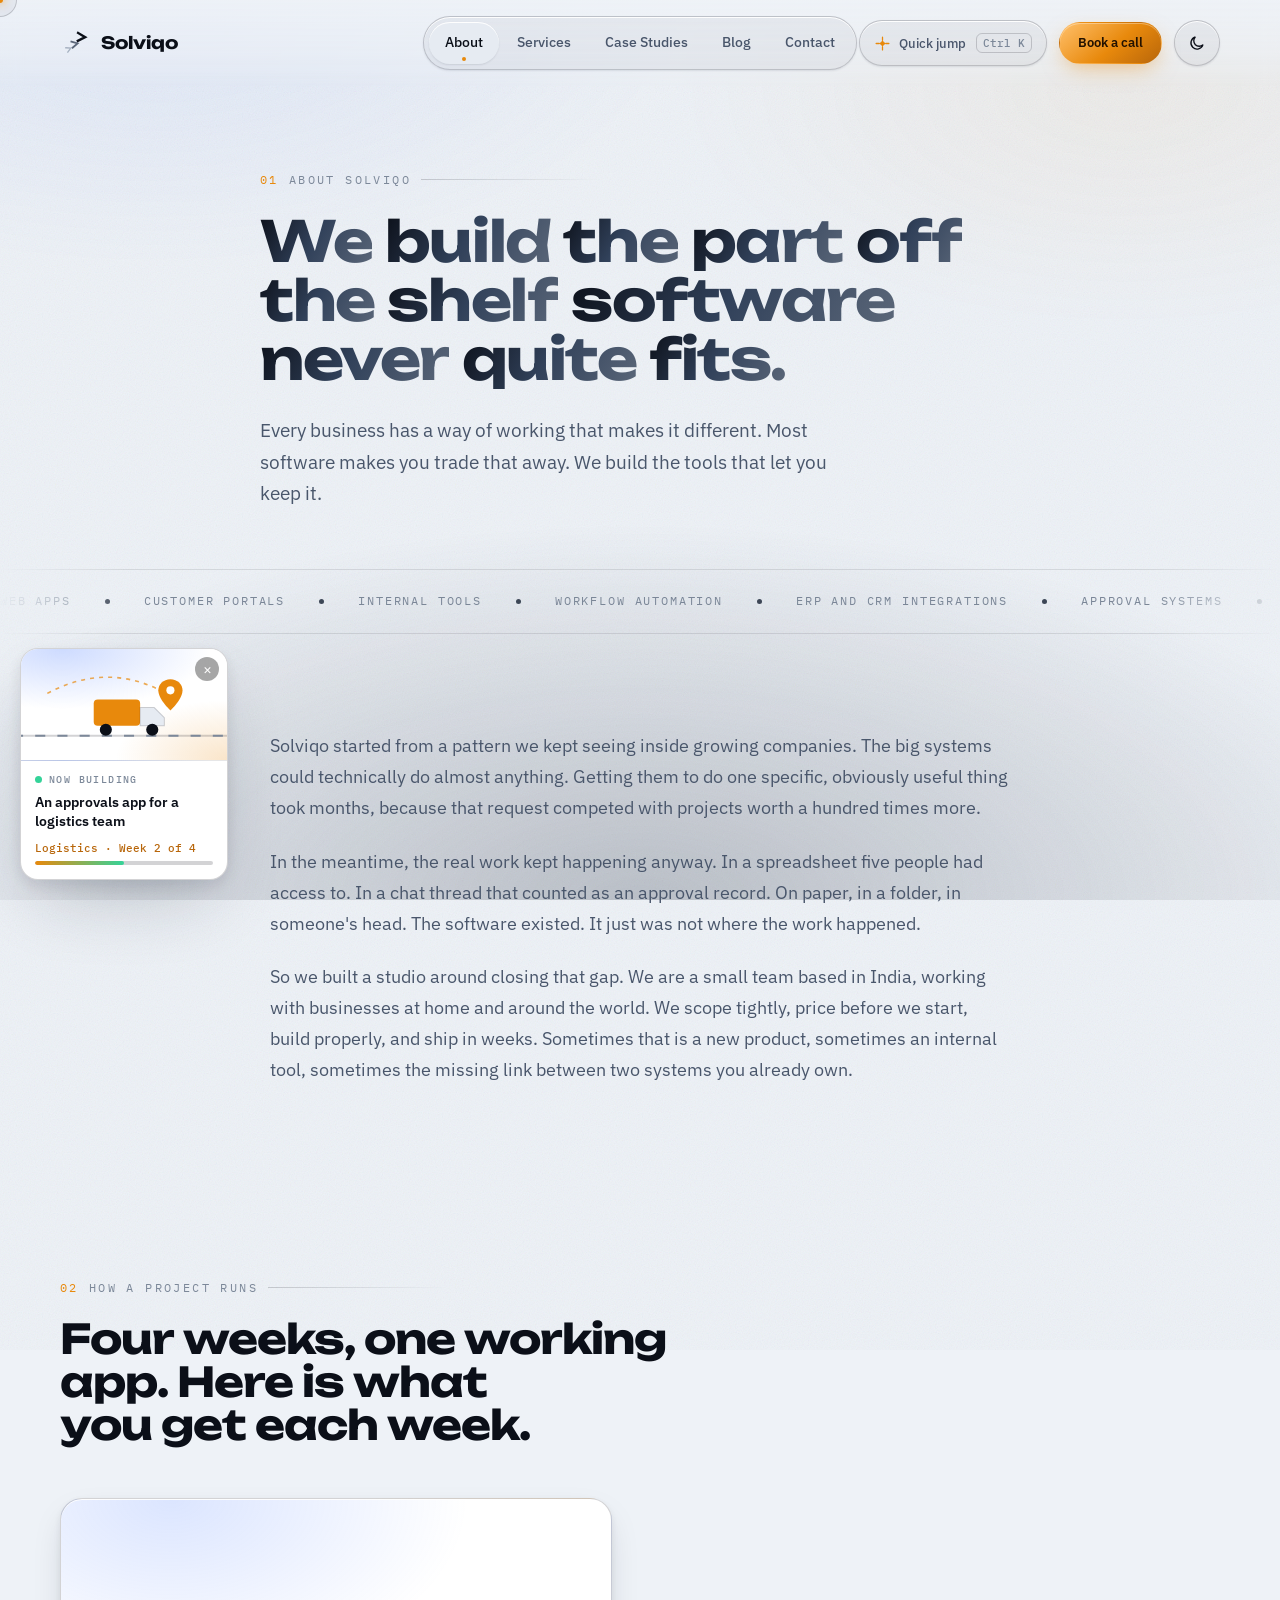
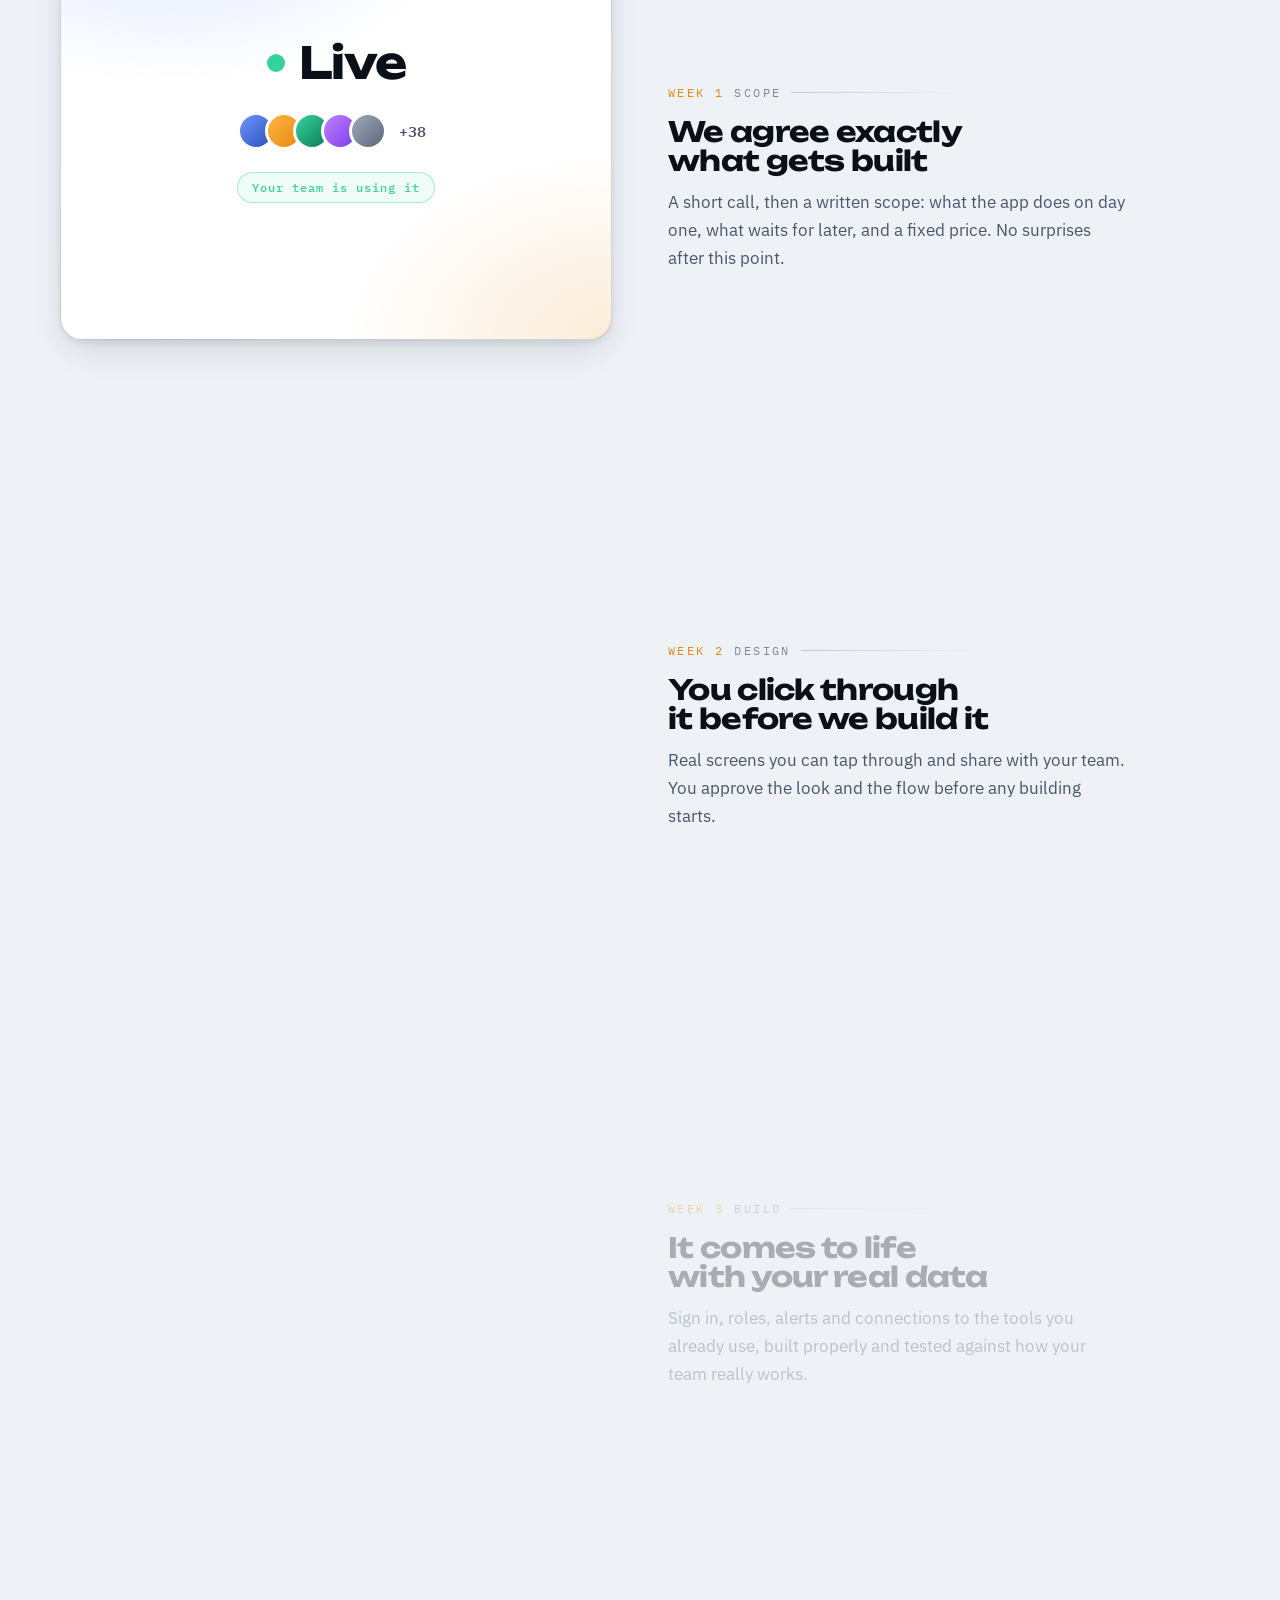
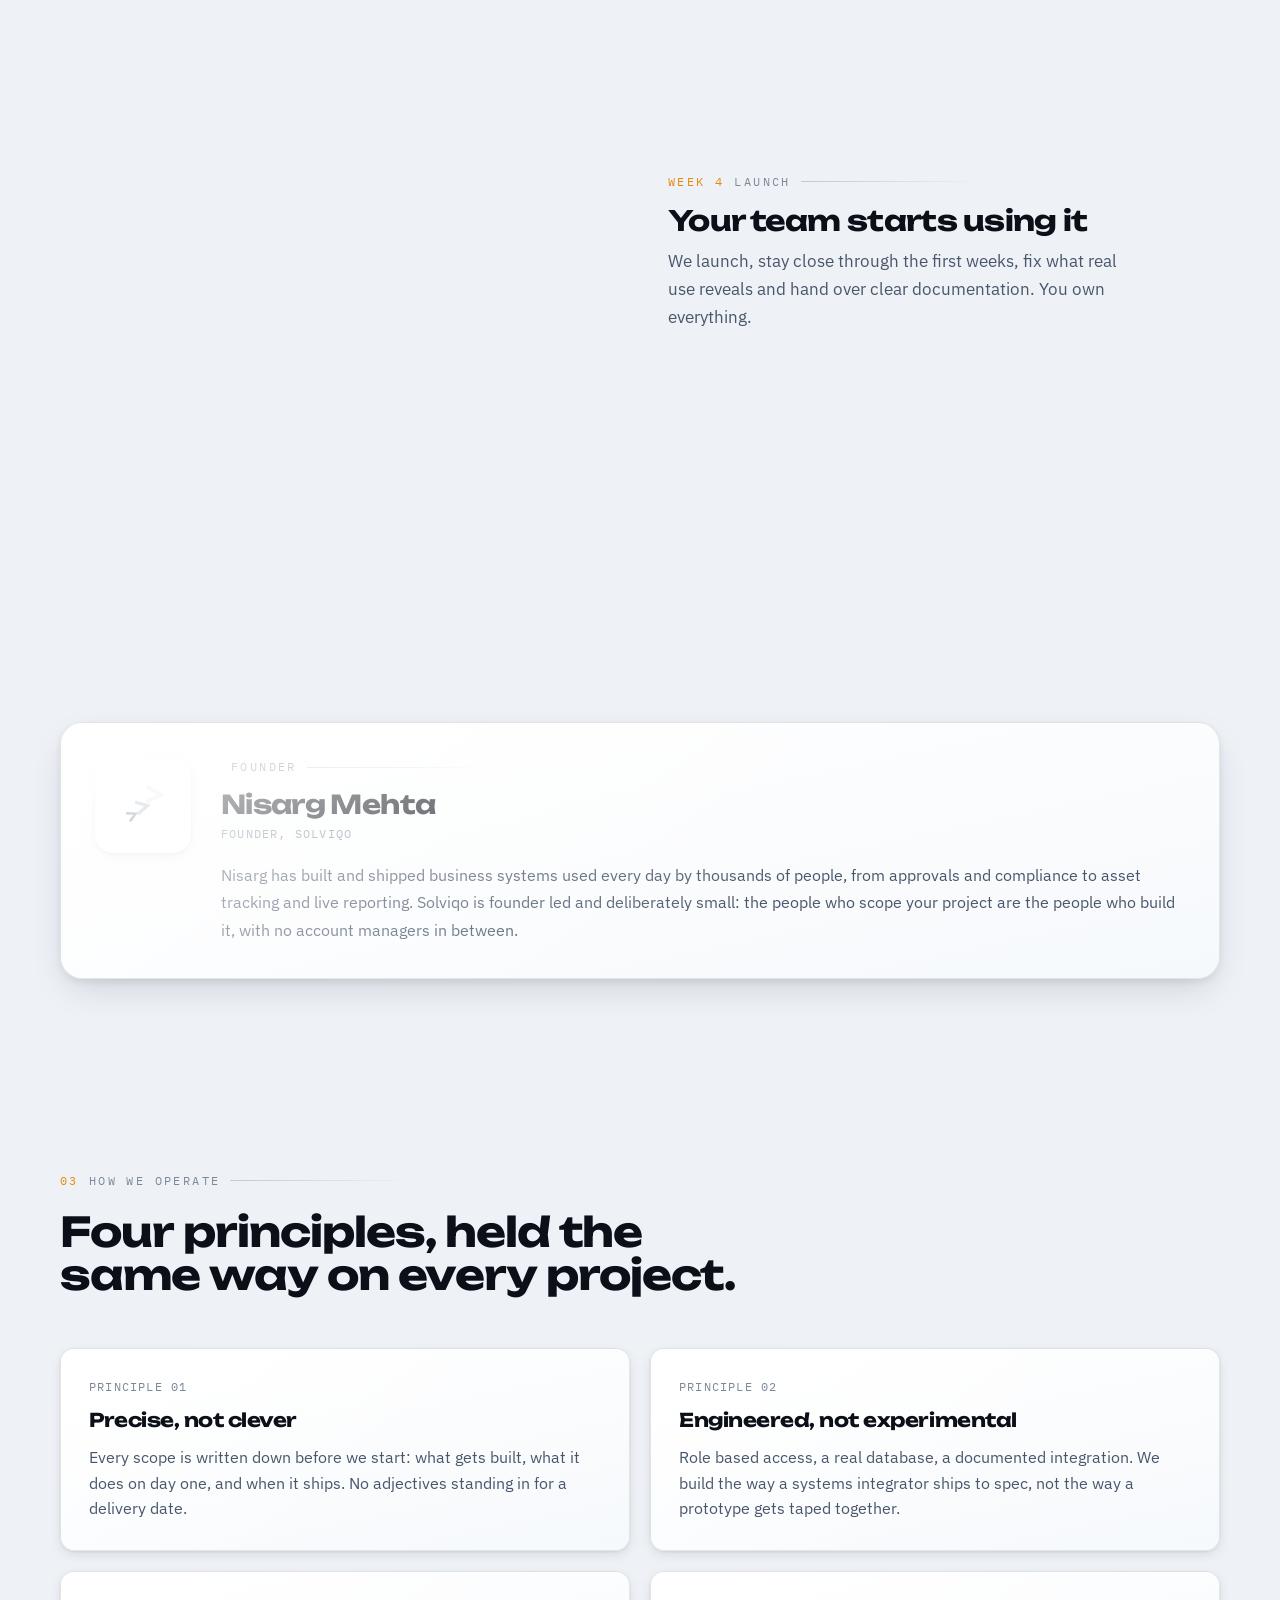
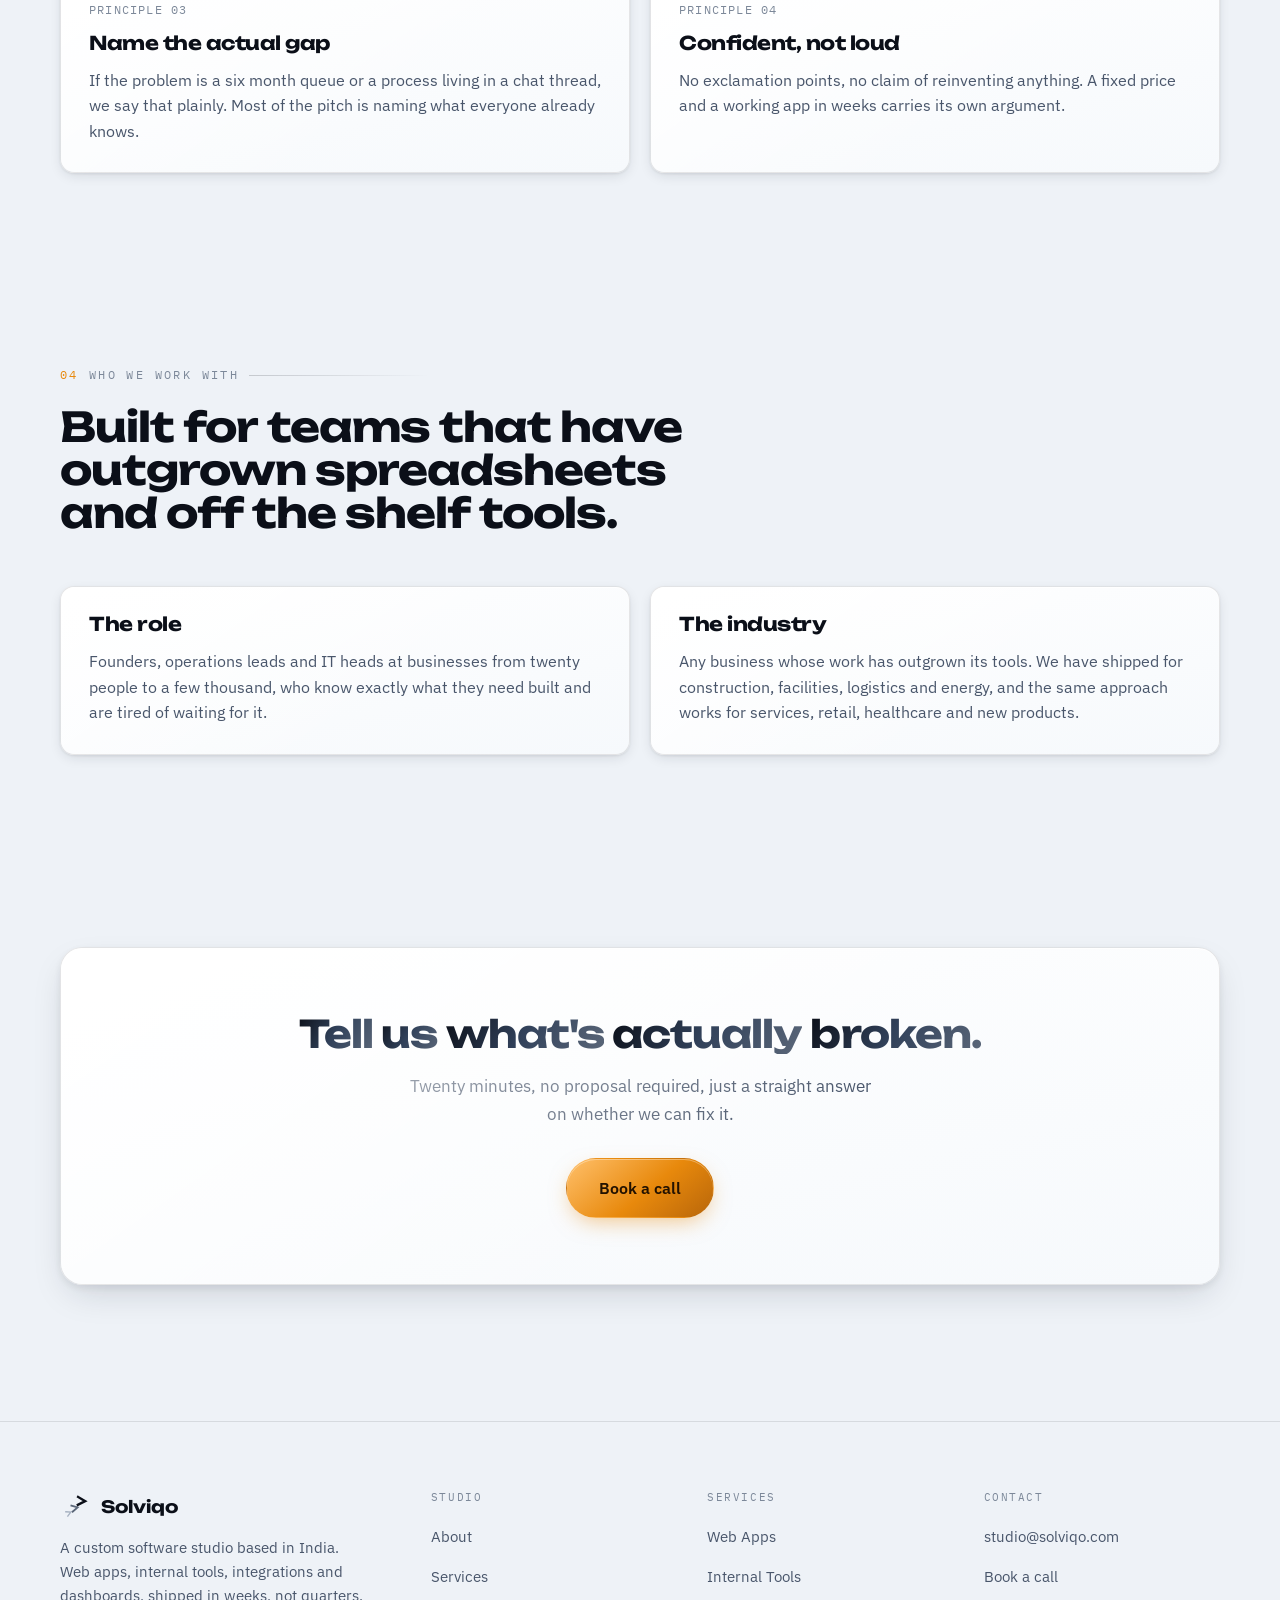
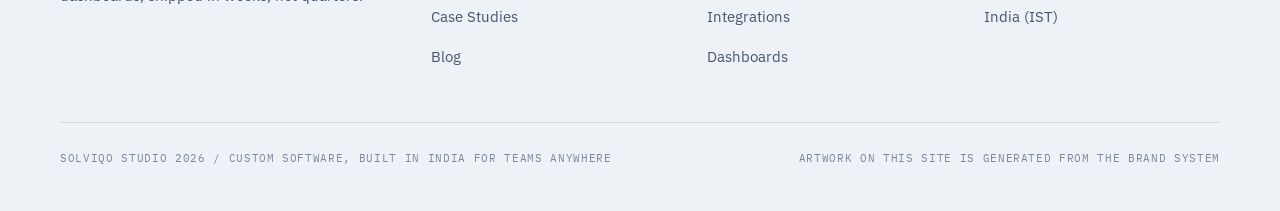
==== commit 4c2e4047: "Ship pinned story, proof section, weekly timeline, contact video intro, new articles and 404 page (n" ====
--- a/about.html
+++ b/about.html
@@ -1,5 +1,5 @@
 <!doctype html>
-<html lang="en">
+<html lang="en" data-mascot="off">
 <head>
 <meta charset="utf-8">
 <meta name="viewport" content="width=device-width, initial-scale=1">
@@ -13,8 +13,8 @@
 <link rel="icon" type="image/svg+xml" href="data:image/svg+xml,%3Csvg xmlns='http://www.w3.org/2000/svg' viewBox='0 0 240 240'%3E%3Crect width='240' height='240' rx='48' fill='%2305070C'/%3E%3Cg transform='translate(70,168) rotate(-25) scale(0.62)'%3E%3Cpolyline points='-27,-30 28,0 -27,30' fill='none' stroke='%235B6779' stroke-width='18'/%3E%3C/g%3E%3Cg transform='translate(118,128) rotate(-12) scale(0.82)'%3E%3Cpolyline points='-27,-30 28,0 -27,30' fill='none' stroke='%239FAABA' stroke-width='18'/%3E%3C/g%3E%3Cg transform='translate(172,72) rotate(2) scale(1.05)'%3E%3Cpolyline points='-27,-30 28,0 -27,30' fill='none' stroke='%23E2E8F0' stroke-width='18'/%3E%3C/g%3E%3C/svg%3E">
 <link rel="preconnect" href="https://fonts.googleapis.com">
 <link rel="preconnect" href="https://fonts.gstatic.com" crossorigin>
-<link rel="stylesheet" href="https://fonts.googleapis.com/css2?family=Unbounded:wght@400;600;700;800&family=IBM+Plex+Sans:wght@400;500;600&family=IBM+Plex+Mono:wght@400;500&display=swap">
-<link rel="stylesheet" href="assets/site.css?v=14">
+<link rel="stylesheet" href="https://fonts.googleapis.com/css2?family=Unbounded:wght@400;600;700;800&family=IBM+Plex+Sans:wght@400;500;600&family=IBM+Plex+Mono:wght@400;500&family=Caveat:wght@600;700&display=swap">
+<link rel="stylesheet" href="assets/site.css?v=25">
 <script>(function(){try{var t=localStorage.getItem('solviqo-theme');if(!t)t=matchMedia('(prefers-color-scheme: light)').matches?'light':'dark';document.documentElement.setAttribute('data-theme',t);}catch(e){document.documentElement.setAttribute('data-theme','dark');}})();</script>
 <script>try{if(!sessionStorage.getItem('sv-seen')&&!matchMedia('(prefers-reduced-motion: reduce)').matches)document.documentElement.classList.add('is-loading');}catch(e){}</script>
 </head>
@@ -101,6 +101,27 @@
     </div>
   </section>
 
+  <section class="sec weeks-sec">
+    <div class="wrap">
+      <div class="sec-h rev"><span class="kick"><b>02</b> How a project runs</span><h2>Four weeks, one working app. Here is what you get each week.</h2></div>
+      <div class="weeks">
+        <div class="wk-stage" aria-hidden="true"><div class="wk-card">
+          <div class="wv w0"><div class="doc"><h6>Project scope</h6><i style="--w:88%"></i><i style="--w:72%"></i><i style="--w:80%"></i>
+            <p class="ck c1">One workflow, end to end</p><p class="ck c2">Four user roles</p><p class="ck c3">Connects to your CRM</p></div><span class="tag">Fixed price agreed</span></div>
+          <div class="wv w1"><div class="wf"><b class="h"></b><b class="c"></b><b class="c"></b><b class="c"></b><b class="t"></b></div><span class="cur"></span><span class="tag">Clickable design approved</span></div>
+          <div class="wv w2"><div class="bld"><p><span>Database</span><i style="--w:100%"></i></p><p><span>Sign in and roles</span><i style="--w:100%;--d:.35s"></i></p><p><span>CRM connection</span><i style="--w:100%;--d:.7s"></i></p><p><span>Alerts</span><i style="--w:100%;--d:1.05s"></i></p></div><span class="tag">Working build on your data</span></div>
+          <div class="wv w3"><div class="live"><span class="dot"></span><b>Live</b></div><div class="avs"><i></i><i></i><i></i><i></i><i></i><em>+38</em></div><span class="tag">Your team is using it</span></div>
+        </div></div>
+        <ol class="wk-list">
+          <li data-w="0"><span class="kick"><b>WEEK 1</b> Scope</span><h3>We agree exactly what gets built</h3><p>A short call, then a written scope: what the app does on day one, what waits for later, and a fixed price. No surprises after this point.</p></li>
+          <li data-w="1"><span class="kick"><b>WEEK 2</b> Design</span><h3>You click through it before we build it</h3><p>Real screens you can tap through and share with your team. You approve the look and the flow before any building starts.</p></li>
+          <li data-w="2"><span class="kick"><b>WEEK 3</b> Build</span><h3>It comes to life with your real data</h3><p>Sign in, roles, alerts and connections to the tools you already use, built properly and tested against how your team really works.</p></li>
+          <li data-w="3"><span class="kick"><b>WEEK 4</b> Launch</span><h3>Your team starts using it</h3><p>We launch, stay close through the first weeks, fix what real use reveals and hand over clear documentation. You own everything.</p></li>
+        </ol>
+      </div>
+    </div>
+  </section>
+
   <section class="sec">
     <div class="wrap">
       <div class="panel pad rev" style="display:grid;grid-template-columns:auto 1fr;gap:30px;align-items:start">
@@ -123,7 +144,7 @@
 
   <section class="sec">
     <div class="wrap">
-      <div class="sec-h rev"><span class="kick"><b>02</b> How we operate</span><h2>Four principles, held the same way on every project.</h2></div>
+      <div class="sec-h rev"><span class="kick"><b>03</b> How we operate</span><h2>Four principles, held the same way on every project.</h2></div>
       <div class="grid2 stag">
         <div class="card" data-tilt="6"><span class="num">PRINCIPLE 01</span><h3>Precise, not clever</h3><p>Every scope is written down before we start: what gets built, what it does on day one, and when it ships. No adjectives standing in for a delivery date.</p></div>
         <div class="card" data-tilt="6"><span class="num">PRINCIPLE 02</span><h3>Engineered, not experimental</h3><p>Role based access, a real database, a documented integration. We build the way a systems integrator ships to spec, not the way a prototype gets taped together.</p></div>
@@ -135,7 +156,7 @@
 
   <section class="sec">
     <div class="wrap">
-      <div class="sec-h rev"><span class="kick"><b>03</b> Who we work with</span><h2>Built for teams that have outgrown spreadsheets and off the shelf tools.</h2></div>
+      <div class="sec-h rev"><span class="kick"><b>04</b> Who we work with</span><h2>Built for teams that have outgrown spreadsheets and off the shelf tools.</h2></div>
       <div class="grid2 stag">
         <div class="card" data-tilt="6"><h3>The role</h3><p>Founders, operations leads and IT heads at businesses from twenty people to a few thousand, who know exactly what they need built and are tired of waiting for it.</p></div>
         <div class="card" data-tilt="6"><h3>The industry</h3><p>Any business whose work has outgrown its tools. We have shipped for construction, facilities, logistics and energy, and the same approach works for services, retail, healthcare and new products.</p></div>
@@ -184,7 +205,8 @@
   </div>
 </footer>
 
-<script src="assets/site.js?v=12"></script>
-<script src="assets/features.js?v=4"></script>
+<script src="assets/site.js?v=14"></script>
+<script src="assets/features.js?v=8"></script>
+<script src="assets/vsl.js?v=1"></script>
 </body>
 </html>
--- a/assets/site.css
+++ b/assets/site.css
@@ -702,3 +702,800 @@
 .cmdk-it.on{background:rgba(232,137,12,.12);color:var(--t1)}.cmdk-it.on em{opacity:1;color:var(--amber-500)}
 .cmdk-empty{padding:28px;text-align:center;color:var(--t3);font-size:14.5px}
 .cmdk-foot{display:flex;gap:18px;padding:10px 16px;border-top:1px solid var(--line);font-size:12px;color:var(--t3)}
+
+/* ============ pinned story ============ */
+.story{position:relative;z-index:2}
+.story-track{height:420vh}
+.story-sticky{position:sticky;top:0;height:100vh;display:flex;align-items:center;overflow:hidden}
+.story-grid{display:grid;grid-template-columns:.9fr 1.1fr;gap:56px;align-items:center;width:100%}
+.story-h{font-size:clamp(28px,3.2vw,42px);margin:18px 0 26px}
+.story-ch{list-style:none;padding:0;margin:0;display:flex;flex-direction:column;gap:6px}
+.story-ch li{display:flex;gap:16px;padding:14px 16px;border-radius:14px;opacity:.38;transition:opacity .45s var(--ease),background .45s var(--ease)}
+.story-ch li>span{font:500 12px var(--f-mono);color:var(--t3);padding-top:5px}
+.story-ch h3{font-size:19px}
+.story-ch p{font-size:15.5px;color:var(--t2);max-height:0;overflow:hidden;opacity:0;transition:max-height .5s var(--ease),opacity .4s,margin .4s}
+.story-ch li.on{opacity:1;background:var(--glass);box-shadow:var(--e1)}
+.story-ch li.on>span{color:var(--amber-500)}
+.story-ch li.on p{max-height:80px;opacity:1;margin-top:6px}
+.story-prog{height:3px;border-radius:2px;background:var(--line-2);margin-top:22px;overflow:hidden}
+.story-prog i{display:block;height:100%;width:calc(var(--p,0) * 100%);background:linear-gradient(90deg,var(--amber-500),#34D399)}
+.story-stage{position:relative;height:min(62vh,520px)}
+.lap{position:absolute;left:0;right:8%;top:6%}
+.lap-scr{position:relative;aspect-ratio:16/10;border-radius:14px 14px 0 0;background:var(--ink-900);border:8px solid #1b202b;border-bottom-width:12px;overflow:hidden;box-shadow:var(--e4)}
+.lap-base{height:14px;margin:0 -6%;border-radius:0 0 16px 16px;background:linear-gradient(#2a303c,#151922);box-shadow:0 30px 60px -20px rgba(0,0,0,.6)}
+.lap-bar{display:flex;align-items:center;gap:6px;height:26px;padding:0 12px;background:var(--ink-800);border-bottom:1px solid var(--line)}
+.lap-bar i{width:8px;height:8px;border-radius:50%;background:var(--line-2)}
+.lap-bar span{margin-left:10px;font:10px var(--f-mono);color:var(--t3)}
+.ss{position:absolute;left:0;right:0;top:26px;bottom:0;padding:18px 22px;opacity:0;transform:translateY(12px);transition:opacity .5s var(--ease),transform .5s var(--ease)}
+.story[data-c="0"] .s0,.story[data-c="1"] .s1,.story[data-c="2"] .s2,.story[data-c="3"] .s3{opacity:1;transform:none}
+.ss h5{font-size:15px;margin-bottom:14px;font-family:var(--f-display)}
+.ss .f{margin-bottom:10px}
+.ss .f label{display:block;font:9.5px var(--f-mono);letter-spacing:.1em;text-transform:uppercase;color:var(--t3);margin-bottom:4px}
+.ss .f div{height:30px;border-radius:7px;border:1px solid var(--line-2);background:var(--ink-800);padding:0 10px;display:flex;align-items:center;font-size:12.5px}
+.ty{display:inline-block;overflow:hidden;white-space:nowrap;width:0;font-weight:500;border-right:1.5px solid var(--amber-500)}
+.story[data-c="0"] .ty{animation:ty .9s steps(var(--n)) var(--d,.3s) forwards}
+@keyframes ty{to{width:calc(var(--n) * 1ch)}}
+.sb{display:inline-block;margin-top:6px;padding:8px 14px;border-radius:8px;background:var(--amber-500);color:#1c0f00;font-size:12px;font-weight:600}
+.story[data-c="0"] .sb{animation:press .3s 2.4s}
+@keyframes press{50%{transform:scale(.92)}}
+.pipe{display:flex;align-items:center;gap:6px;margin-bottom:18px;flex-wrap:wrap}
+.pipe span{font-size:11px;padding:5px 10px;border-radius:99px;border:1px solid var(--line-2);color:var(--t3)}
+.pipe span.ok{color:#34D399;border-color:rgba(52,211,153,.5)}
+.pipe span.now{color:var(--t1);border-color:var(--amber-500);background:rgba(232,137,12,.14)}
+.story[data-c="1"] .pipe span.now{animation:glow 1.6s ease-in-out infinite}
+@keyframes glow{50%{box-shadow:0 0 0 5px rgba(232,137,12,.15)}}
+.pipe i{width:14px;height:1px;background:var(--line-2)}
+.audit p{display:flex;justify-content:space-between;font-size:12.5px;color:var(--t2);padding:9px 0;border-bottom:1px solid var(--line);opacity:0}
+.audit em{font-style:normal;font:10.5px var(--f-mono);color:var(--t3)}
+.story[data-c="1"] .audit p{animation:fin .4s var(--ease) forwards}.story[data-c="1"] .a2{animation-delay:.4s!important}.story[data-c="1"] .a3{animation-delay:.9s!important}
+@keyframes fin{from{opacity:0;transform:translateX(-8px)}to{opacity:1;transform:none}}
+.task{display:flex;align-items:center;gap:10px;font-size:12.5px;padding:10px 12px;border-radius:9px;border:1px solid var(--line);background:var(--ink-800);margin-bottom:8px}
+.task i{width:16px;height:16px;border-radius:5px;border:1.5px solid var(--t3);flex:none}
+.task em{margin-left:auto;font-style:normal;font:10px var(--f-mono);color:var(--t3)}
+.story[data-c="2"] .task i{animation:tick .35s var(--ease) forwards}.story[data-c="2"] .t2 i{animation-delay:.6s}.story[data-c="2"] .t3 i{animation-delay:1.2s}
+@keyframes tick{to{background:#34D399;border-color:#34D399;box-shadow:inset 0 0 0 3px var(--ink-800)}}
+.ss .bar{height:6px;border-radius:3px;background:var(--line-2);margin-top:14px;overflow:hidden}
+.ss .bar b{display:block;height:100%;width:0;background:linear-gradient(90deg,var(--amber-500),#34D399)}
+.story[data-c="2"] .bar b{animation:grow 1.6s var(--ease) .2s forwards}
+@keyframes grow{to{width:100%}}
+.ss .k{display:grid;grid-template-columns:repeat(3,1fr);gap:8px;margin-bottom:14px}
+.ss .k div{border:1px solid var(--line);background:var(--ink-800);border-radius:9px;padding:10px}
+.ss .k small{display:block;font:9px var(--f-mono);letter-spacing:.08em;text-transform:uppercase;color:var(--t3)}
+.ss .k b{font-family:var(--f-display);font-size:17px}
+.ss .bars{display:flex;align-items:flex-end;gap:10px;height:34%;border-bottom:1px solid var(--line-2);padding:0 6px}
+.ss .bars i{flex:1;height:0;border-radius:4px 4px 0 0;background:var(--signal-500);transition:height .8s var(--ease)}
+.ss .bars i.a{background:var(--amber-500)}
+.story[data-c="3"] .bars i{height:var(--h)}
+.story[data-c="3"] .bars i:nth-child(2){transition-delay:.08s}.story[data-c="3"] .bars i:nth-child(3){transition-delay:.16s}.story[data-c="3"] .bars i:nth-child(4){transition-delay:.24s}.story[data-c="3"] .bars i:nth-child(5){transition-delay:.32s}.story[data-c="3"] .bars i:nth-child(6){transition-delay:.4s}
+.phn{position:absolute;right:0;bottom:0;width:26%;min-width:120px;aspect-ratio:9/18.5;border-radius:26px;background:#0b0e15;border:6px solid #1b202b;box-shadow:var(--e4);overflow:hidden}
+.phn-scr{position:absolute;inset:0;background:radial-gradient(120% 60% at 30% 0%,rgba(76,125,255,.3),transparent 60%),#0b0e15}
+.ps{position:absolute;left:10px;right:10px;top:34%;padding:12px;border-radius:14px;background:rgba(30,38,54,.9);border:1px solid rgba(255,255,255,.12);color:#E9EDF3;
+  opacity:0;transform:translateY(-14px) scale(.95);transition:opacity .45s var(--ease),transform .5s var(--spring)}
+.story[data-c="0"] .ps.s0,.story[data-c="1"] .ps.s1,.story[data-c="2"] .ps.s2,.story[data-c="3"] .ps.s3{opacity:1;transform:none;transition-delay:.25s}
+.ps small{font:8.5px var(--f-mono);letter-spacing:.12em;color:#9AA4B2}
+.ps b{display:block;font-size:13px;margin:5px 0 3px}
+.ps p{font-size:10.5px;color:#9AA4B2}
+.ps .ab{display:inline-block;margin-top:9px;padding:6px 12px;border-radius:8px;background:var(--amber-500);color:#1c0f00;font-size:11px;font-weight:600}
+.story[data-c="1"] .ps .ab{animation:abOk .4s 1.2s forwards}
+@keyframes abOk{50%{transform:scale(.9)}100%{background:#34D399}}
+.ps .chk{position:absolute;right:10px;top:10px;width:20px;height:20px;border-radius:50%;background:#34D399;color:#04130c;font-size:11px;display:grid;place-items:center}
+.ps .ring{position:absolute;right:10px;top:10px;width:22px;height:22px;border-radius:50%;background:conic-gradient(var(--amber-500) 66%,rgba(255,255,255,.1) 0)}
+.ps .spark{display:block;height:18px;margin-top:8px;background:linear-gradient(90deg,transparent,rgba(52,211,153,.5));clip-path:polygon(0 90%,20% 70%,40% 76%,60% 40%,80% 30%,100% 0,100% 100%,0 100%)}
+@media(max-width:900px){
+  .story-track{height:380vh}
+  .story-grid{grid-template-columns:1fr;gap:18px}
+  .story-sticky{align-items:flex-start;padding-top:84px}
+  .story-stage{order:-1;height:36vh}
+  .story-h{font-size:24px;margin:10px 0 12px}
+  .story-ch li{display:none;padding:10px 0}
+  .story-ch li.on{display:flex;background:none;box-shadow:none}
+  .story .kick{display:none}
+}
+@media(prefers-reduced-motion:reduce){.story-track{height:auto}.story-sticky{position:relative;height:auto;padding:80px 0}}
+
+/* ============ proof ============ */
+.proof{display:grid;grid-template-columns:repeat(4,1fr);gap:16px}
+.pf-n{padding:26px 22px;border-radius:var(--r-md);background:var(--glass);border:1px solid var(--line-2);box-shadow:var(--e1)}
+.pf-n .v{font-family:var(--f-display);font-weight:800;font-size:clamp(30px,3vw,40px);letter-spacing:-.03em;background:linear-gradient(180deg,var(--t1),var(--t2));-webkit-background-clip:text;background-clip:text;color:transparent}
+.pf-n .l{font-size:15px;color:var(--t2);margin-top:10px}
+.inds{display:grid;grid-template-columns:repeat(5,1fr);gap:16px;margin-top:16px}
+.ind{display:flex;flex-direction:column;align-items:center;gap:12px;padding:22px 12px 18px;border-radius:var(--r-md);border:1px solid var(--line-2);background:var(--ink-850);transition:border-color .3s,transform .3s var(--spring)}
+.ind:hover{border-color:var(--amber-500);transform:translateY(-3px)}
+.ind svg{width:84px;height:66px;overflow:visible}
+.ind span{font-size:14px;color:var(--t2);font-weight:500}
+.ind .st{fill:none;stroke:var(--t2);stroke-width:2.2;stroke-linecap:round;stroke-linejoin:round}
+.ind .th{stroke-width:1.6}
+.ind .fa{fill:var(--amber-500)}
+.ind .dash{stroke-dasharray:4 5;animation:spin 14s linear infinite;transform-origin:40px 32px}
+.ind.next{border-style:dashed}
+.i-jib{transform-origin:17px 14px;animation:jib 5s ease-in-out infinite}
+@keyframes jib{0%,100%{transform:rotate(-4deg)}50%{transform:rotate(5deg)}}
+.i-win rect{fill:var(--line-2);animation:win 3s ease-in-out infinite;animation-delay:var(--d)}
+@keyframes win{0%,100%{fill:var(--line-2)}40%,60%{fill:var(--amber-500)}}
+.i-pump{transform-origin:34px 22px;animation:pump 1.8s ease-in-out infinite}
+@keyframes pump{0%,100%{transform:rotate(-8deg)}50%{transform:rotate(10deg)}}
+.i-flame{transform-origin:58px 60px;animation:flame .5s ease-in-out infinite alternate}
+@keyframes flame{to{transform:scale(.9,1.1)}}
+.i-road{stroke-dasharray:8 8;animation:road .6s linear infinite}
+@keyframes road{to{stroke-dashoffset:-16}}
+.i-truck{animation:bob .5s ease-in-out infinite alternate}
+@keyframes bob{to{transform:translateY(-1.5px)}}
+@media(max-width:900px){.proof{grid-template-columns:1fr 1fr}.inds{grid-template-columns:repeat(3,1fr)}}
+@media(max-width:520px){.inds{grid-template-columns:1fr 1fr}}
+
+/* ============ about: weeks timeline ============ */
+.weeks{display:grid;grid-template-columns:1fr 1fr;gap:56px;align-items:start}
+.wk-stage{position:sticky;top:120px}
+.wk-card{position:relative;aspect-ratio:5/4;border-radius:22px;background:radial-gradient(90% 70% at 20% 0%,rgba(76,125,255,.2),transparent 60%),radial-gradient(80% 70% at 100% 100%,rgba(232,137,12,.16),transparent 60%),var(--ink-850);
+  border:1px solid var(--line-2);box-shadow:var(--e3);overflow:hidden}
+.wv{position:absolute;inset:0;display:flex;flex-direction:column;align-items:center;justify-content:center;gap:22px;padding:32px;opacity:0;transform:scale(.96);transition:opacity .5s var(--ease),transform .6s var(--ease)}
+.weeks[data-w="0"] .w0,.weeks[data-w="1"] .w1,.weeks[data-w="2"] .w2,.weeks[data-w="3"] .w3{opacity:1;transform:none}
+.wv .tag{font:500 12px var(--f-mono);letter-spacing:.08em;color:#34D399;padding:7px 14px;border-radius:99px;border:1px solid rgba(52,211,153,.4);background:rgba(52,211,153,.08)}
+.doc{width:78%;padding:22px;border-radius:14px;background:var(--ink-800);border:1px solid var(--line-2);box-shadow:var(--e2)}
+.doc h6{font:600 14px var(--f-display);margin-bottom:12px}
+.doc i{display:block;height:7px;border-radius:4px;background:var(--line-2);margin-bottom:8px;width:0}
+.weeks[data-w="0"] .doc i{animation:wd .7s var(--ease) forwards}
+.weeks[data-w="0"] .doc i:nth-of-type(2){animation-delay:.15s}.weeks[data-w="0"] .doc i:nth-of-type(3){animation-delay:.3s}
+@keyframes wd{to{width:var(--w)}}
+.doc .ck{display:flex;align-items:center;gap:9px;font-size:13.5px;color:var(--t2);margin-top:10px;opacity:0}
+.doc .ck::before{content:"\2713";width:18px;height:18px;border-radius:5px;background:#34D399;color:#04130c;font-size:11px;display:grid;place-items:center}
+.weeks[data-w="0"] .ck{animation:fin .4s var(--ease) forwards}.weeks[data-w="0"] .c1{animation-delay:.6s}.weeks[data-w="0"] .c2{animation-delay:.9s}.weeks[data-w="0"] .c3{animation-delay:1.2s}
+.wf{width:78%;display:grid;grid-template-columns:repeat(3,1fr);gap:10px}
+.wf b{height:56px;border-radius:10px;border:1.5px dashed var(--t3);transition:all .5s var(--ease)}
+.wf .h{grid-column:1/-1;height:30px}.wf .t{grid-column:1/-1;height:70px}
+.weeks[data-w="1"] .wf b{animation:real .5s var(--ease) 1s forwards}
+@keyframes real{to{border-style:solid;border-color:var(--line-2);background:var(--ink-800)}}
+.weeks[data-w="1"] .wf .h{animation:realA .5s var(--ease) 1s forwards}
+@keyframes realA{to{border-style:solid;border-color:var(--amber-500);background:rgba(232,137,12,.18)}}
+.w1 .cur{position:absolute;left:60%;top:56%;width:16px;height:16px;background:#fff;clip-path:polygon(0 0,100% 55%,55% 62%,40% 100%);filter:drop-shadow(0 2px 4px rgba(0,0,0,.6))}
+.weeks[data-w="1"] .w1 .cur{animation:curM 2.4s var(--ease) infinite}
+@keyframes curM{0%{transform:translate(0,0)}40%{transform:translate(-60px,-70px)}50%{transform:translate(-60px,-70px) scale(.85)}60%,100%{transform:translate(-60px,-70px)}}
+.bld{width:80%;display:flex;flex-direction:column;gap:14px}
+.bld p{display:flex;flex-direction:column;gap:7px;font-size:13.5px;color:var(--t2)}
+.bld i{display:block;height:8px;border-radius:4px;background:var(--line-2);position:relative;overflow:hidden}
+.bld i::after{content:"";position:absolute;inset:0;width:0;background:linear-gradient(90deg,var(--signal-500),#34D399)}
+.weeks[data-w="2"] .bld i::after{animation:grow .9s var(--ease) forwards;animation-delay:var(--d,0s)}
+.live{display:flex;align-items:center;gap:14px;font:800 44px var(--f-display);letter-spacing:-.03em}
+.live .dot{width:18px;height:18px;border-radius:50%;background:#34D399;animation:nbP 1.6s infinite}
+.avs{display:flex;align-items:center}
+.avs i{width:38px;height:38px;border-radius:50%;margin-left:-10px;border:3px solid var(--ink-850);background:linear-gradient(135deg,#6f95ff,#2d4fb8);opacity:0;transform:scale(.5)}
+.avs i:nth-child(2){background:linear-gradient(135deg,#FFB547,#E8890C)}.avs i:nth-child(3){background:linear-gradient(135deg,#34D399,#0e7a58)}.avs i:nth-child(4){background:linear-gradient(135deg,#c084fc,#7c3aed)}.avs i:nth-child(5){background:linear-gradient(135deg,#9FAABA,#5B6779)}
+.weeks[data-w="3"] .avs i{animation:pop .4s var(--spring) forwards}
+.weeks[data-w="3"] .avs i:nth-child(2){animation-delay:.12s}.weeks[data-w="3"] .avs i:nth-child(3){animation-delay:.24s}.weeks[data-w="3"] .avs i:nth-child(4){animation-delay:.36s}.weeks[data-w="3"] .avs i:nth-child(5){animation-delay:.48s}
+@keyframes pop{to{opacity:1;transform:none}}
+.avs em{margin-left:12px;font:600 15px var(--f-mono);font-style:normal;color:var(--t2)}
+.wk-list{list-style:none;padding:0;margin:0}
+.wk-list li{min-height:62vh;display:flex;flex-direction:column;justify-content:center;opacity:.3;transition:opacity .5s var(--ease)}
+.wk-list li.on{opacity:1}
+.wk-list h3{font-size:clamp(22px,2.2vw,28px);margin:14px 0 12px}
+.wk-list p{font-size:17px;color:var(--t2);max-width:46ch}
+@media(max-width:900px){
+  .weeks{grid-template-columns:1fr;gap:10px}
+  .wk-stage{top:76px;z-index:3}
+  .wk-card{aspect-ratio:16/10}
+  .wk-list li{min-height:52vh}
+}
+
+/* ============ contact hero + VSL ============ */
+.contact-grid{display:grid;grid-template-columns:.85fr 1.15fr;gap:48px;align-items:center}
+@media(max-width:940px){.contact-grid{grid-template-columns:1fr;gap:28px}}
+.vsl{border-radius:22px;overflow:hidden;border:1px solid var(--line-2);box-shadow:var(--e4);background:#070a11}
+.vsl-vp{position:relative;aspect-ratio:16/9;overflow:hidden}
+.vsl-stage{position:absolute;left:0;top:0;width:640px;height:360px;transform-origin:0 0;color:#E9EDF3;font-family:var(--f-body)}
+.vsl-bg{position:absolute;inset:0;background:radial-gradient(60% 80% at 75% 30%,rgba(76,125,255,.35),transparent 60%),radial-gradient(50% 60% at 100% 100%,rgba(232,137,12,.3),transparent 60%),
+  linear-gradient(180deg,#0d1322,#070a11 70%)}
+.vsl-bg::after{content:"";position:absolute;left:0;right:0;bottom:0;height:70px;background:linear-gradient(180deg,transparent,rgba(0,0,0,.5))}
+.vsl-screen{position:absolute;left:30px;top:44px;width:300px;height:196px;border-radius:14px;background:rgba(18,24,36,.85);border:1px solid rgba(255,255,255,.12);
+  box-shadow:0 20px 50px -20px rgba(0,0,0,.8),inset 0 1px 0 rgba(255,255,255,.08);overflow:hidden;transform:perspective(800px) rotateY(8deg);transform-origin:left center}
+.vs{position:absolute;inset:0;padding:18px;display:flex;flex-direction:column;align-items:center;justify-content:center;gap:12px;opacity:0;transform:translateY(8px) scale(.97);transition:opacity .45s,transform .5s}
+.vsl-stage[data-sc="0"] .vs0,.vsl-stage[data-sc="1"] .vs1,.vsl-stage[data-sc="2"] .vs2,.vsl-stage[data-sc="3"] .vs3,.vsl-stage[data-sc="4"] .vs4,.vsl-stage[data-sc="5"] .vs5,.vsl-stage[data-sc="6"] .vs6{opacity:1;transform:none}
+.vs-logo{width:58px;height:58px;animation:vsFloat 3s ease-in-out infinite}
+@keyframes vsFloat{50%{transform:translateY(-4px)}}
+.vs0 b{font:700 22px var(--f-display)}.vs0 small{font:10px var(--f-mono);letter-spacing:.1em;color:#9AA4B2;text-transform:uppercase}
+.sheet{display:grid;grid-template-columns:repeat(6,1fr);gap:3px;width:210px}
+.sheet i{height:14px;border-radius:2px;background:rgba(255,255,255,.1)}
+.sheet i.x{background:rgba(248,113,113,.55)}
+.bub{position:absolute;font-size:10.5px;padding:6px 10px;border-radius:10px 10px 10px 2px;background:#1E2636;border:1px solid rgba(255,255,255,.14);opacity:0}
+.b1{left:14px;top:14px}.b2{right:12px;top:52px}.b3{left:40px;bottom:14px;border-left:3px solid #F87171}
+.vsl-stage[data-sc="1"] .bub{animation:vsPop .4s cubic-bezier(.2,.9,.3,1.4) forwards}.vsl-stage[data-sc="1"] .b2{animation-delay:.9s}.vsl-stage[data-sc="1"] .b3{animation-delay:1.8s}
+@keyframes vsPop{from{opacity:0;transform:scale(.7)}to{opacity:1;transform:none}}
+.gr{position:relative;width:230px;height:110px;border-left:1.5px solid rgba(255,255,255,.3);border-bottom:1.5px solid rgba(255,255,255,.3)}
+.gr span{position:absolute;left:0;bottom:0;height:3px;border-radius:2px;transform-origin:left}
+.gr .need{width:250px;background:#E8890C;transform:rotate(-24deg) scaleX(0);box-shadow:0 0 10px #E8890C}
+.gr .tool{width:230px;bottom:26px;background:#9AA4B2;transform:scaleX(0)}
+.vsl-stage[data-sc="2"] .gr span{animation:vsGrow 1.4s cubic-bezier(.2,.8,.2,1) forwards}
+@keyframes vsGrow{to{transform:var(--r,rotate(0)) scaleX(1)}}
+.vsl-stage[data-sc="2"] .gr .need{--r:rotate(-24deg)}
+.vs2 em{position:absolute;font:10px var(--f-mono);font-style:normal}.vs2 .l1{right:22px;top:22px;color:#FFB547}.vs2 .l2{right:22px;bottom:50px;color:#9AA4B2}
+.app{width:220px;display:grid;gap:6px}
+.app b{display:block;border-radius:5px;background:rgba(255,255,255,.1)}
+.app .hd{height:14px;background:rgba(232,137,12,.65)!important}.app .row{display:grid;grid-template-columns:repeat(3,1fr);gap:6px}.app .row b{height:28px}
+.app .ls{height:9px}.app .ls.s{width:70%}
+.vs3{gap:14px}
+.vsl-stage[data-sc="3"] .app b{animation:vsPop .4s both}.vsl-stage[data-sc="3"] .app .row b:nth-child(2){animation-delay:.15s}.vsl-stage[data-sc="3"] .app .row b:nth-child(3){animation-delay:.3s}
+.vs .pill,.vs .price,.vs .used{font:500 10.5px var(--f-mono);padding:5px 12px;border-radius:99px;color:#34D399;border:1px solid rgba(52,211,153,.45);background:rgba(52,211,153,.1);font-style:normal}
+.wks{width:230px;display:flex;flex-direction:column;gap:8px}
+.wks p{display:grid;grid-template-columns:52px 1fr;align-items:center;gap:8px;font-size:10px}
+.wks em{font-style:normal;color:#9AA4B2;font-family:var(--f-mono)}
+.wks i{height:8px;border-radius:4px;background:linear-gradient(90deg,#E8890C,#FFB547);transform:scaleX(0);transform-origin:left}
+.wks i.g{background:#34D399}
+.vsl-stage[data-sc="4"] .wks i{animation:vsGrow .6s forwards}.vsl-stage[data-sc="4"] .wks p:nth-child(2) i{animation-delay:.5s}.vsl-stage[data-sc="4"] .wks p:nth-child(3) i{animation-delay:1s}.vsl-stage[data-sc="4"] .wks p:nth-child(4) i{animation-delay:1.5s}
+.tiles{display:grid;grid-template-columns:1fr 1fr;gap:8px;width:220px}
+.tiles span{font-size:11px;padding:12px 8px;text-align:center;border-radius:9px;background:rgba(255,255,255,.07);border:1px solid rgba(255,255,255,.12)}
+.vsl-stage[data-sc="5"] .tiles span{animation:vsPop .4s both}.vsl-stage[data-sc="5"] .tiles span:nth-child(2){animation-delay:.2s}.vsl-stage[data-sc="5"] .tiles span:nth-child(3){animation-delay:.4s}.vsl-stage[data-sc="5"] .tiles span:nth-child(4){animation-delay:.6s}
+.cal{width:200px;padding:12px;border-radius:10px;background:rgba(255,255,255,.06);border:1px solid rgba(255,255,255,.12)}
+.cal .mo{display:block;font-size:11px;margin-bottom:8px}
+.days{display:grid;grid-template-columns:repeat(5,1fr);gap:5px}
+.days span{font:10px var(--f-mono);text-align:center;padding:7px 0;border-radius:6px;background:rgba(255,255,255,.06)}
+.days .pick{background:#E8890C;color:#1c0f00;font-weight:600}
+.cal .slot{display:block;margin-top:9px;font-size:10.5px;text-align:center;padding:6px;border-radius:7px;border:1px dashed #E8890C;color:#FFB547}
+.vs6 .down{font-size:22px;color:#E8890C;animation:vsDown 1s ease-in-out infinite}
+@keyframes vsDown{50%{transform:translateY(5px)}}
+.vsl-guy{position:absolute;inset:0;width:100%;height:100%}
+.vsl-guy .torso{transform-origin:470px 360px;animation:vsBreath 4s ease-in-out infinite}
+@keyframes vsBreath{50%{transform:scale(1.012,1.018)}}
+.vsl-guy .head{transform-origin:470px 250px;animation:vsIdle 6s ease-in-out infinite}
+@keyframes vsIdle{0%,100%{transform:rotate(0)}30%{transform:rotate(-1.5deg)}70%{transform:rotate(1.2deg) translateY(1px)}}
+.vsl-guy.talking .head{animation:vsTalk 1.3s ease-in-out infinite}
+@keyframes vsTalk{0%,100%{transform:rotate(-1deg)}25%{transform:rotate(1.4deg) translateY(-1px)}50%{transform:rotate(-.6deg) translateY(1px)}75%{transform:rotate(1deg)}}
+.vsl-guy .lids rect{transform-box:fill-box;transform-origin:center top;transform:scaleY(0);animation:vsBlink 4.2s infinite}
+@keyframes vsBlink{0%,93%,100%{transform:scaleY(0)}96%{transform:scaleY(1)}}
+.vsl-guy .iris{animation:vsLook 7s ease-in-out infinite}
+@keyframes vsLook{0%,40%,100%{transform:translateX(0)}50%,70%{transform:translateX(-2px)}}
+.vsl-guy.brows .brow{animation:vsBrow .7s ease-out}
+@keyframes vsBrow{40%{transform:translateY(-3px)}}
+.mouth>*{display:none}
+.mouth[data-m="0"] .m0,.mouth[data-m="1"] .m1,.mouth[data-m="2"] .m2,.mouth[data-m="3"] .m3{display:inline}
+.vsl-cap{position:absolute;left:24px;right:24px;bottom:16px;text-align:center;font-size:14.5px;line-height:1.45;font-weight:500;text-shadow:0 2px 10px rgba(0,0,0,.9);min-height:42px}
+.vsl-cap span{color:rgba(233,237,243,.55);transition:color .15s}
+.vsl-cap span.d{color:#E9EDF3}.vsl-cap span.on{color:#FFB547}
+.vsl-big{position:absolute;inset:0;display:flex;flex-direction:column;align-items:center;justify-content:center;gap:10px;border:0;cursor:pointer;color:#fff;
+  background:radial-gradient(circle at 50% 50%,rgba(5,7,12,.2),rgba(5,7,12,.6));font-family:var(--f-body);transition:opacity .4s}
+.vsl-big .pl{width:76px;height:76px;border-radius:50%;display:grid;place-items:center;background:var(--amber-500);color:#1c0f00;box-shadow:0 0 0 0 rgba(232,137,12,.6);animation:vsRing 2s infinite}
+.vsl-big .pl svg{width:30px;height:30px;margin-left:4px}
+@keyframes vsRing{70%{box-shadow:0 0 0 22px rgba(232,137,12,0)}100%{box-shadow:0 0 0 0 rgba(232,137,12,0)}}
+.vsl-big b{font:700 17px var(--f-display)}.vsl-big small{font:11px var(--f-mono);letter-spacing:.14em;text-transform:uppercase;opacity:.75}
+.vsl-big:hover .pl{transform:scale(1.06)}
+.vsl.started .vsl-big{opacity:0;pointer-events:none}
+.vsl-ctl{display:flex;align-items:center;gap:10px;padding:10px 12px;background:#0b0f18;border-top:1px solid rgba(255,255,255,.08)}
+.vsl-ctl button{width:34px;height:34px;border-radius:50%;border:1px solid rgba(255,255,255,.14);background:#141a26;color:#E9EDF3;display:grid;place-items:center;cursor:pointer;flex:none}
+.vsl-ctl button svg{width:15px;height:15px}
+.vc-bar{flex:1;display:flex;gap:4px}
+.vc-bar span{flex:1;height:4px;border-radius:2px;background:rgba(255,255,255,.14);overflow:hidden}
+.vc-bar i{display:block;height:100%;width:0;background:linear-gradient(90deg,#E8890C,#FFB547);transition:width .3s}
+@media(prefers-reduced-motion:reduce){.vsl-stage *{animation:none!important}}
+@media(max-width:600px){.vsl-big b{font-size:14px}.vsl-big small{font-size:9.5px}.vsl-big .pl{width:56px;height:56px}.vsl-big .pl svg{width:22px;height:22px}.wk-stage{top:86px}}
+
+/* ============ pinned story: make the fixed stage obvious ============ */
+.story-stage{padding:0}
+.sg-back{position:absolute;inset:-26px -22px -30px -30px;border-radius:28px;border:1px solid var(--line-2);
+  background:radial-gradient(60% 55% at 60% 45%,rgba(76,125,255,.22),transparent 70%),radial-gradient(40% 40% at 90% 95%,rgba(232,137,12,.18),transparent 70%),
+  linear-gradient(var(--line) 1px,transparent 1px) 0 0/28px 28px,linear-gradient(90deg,var(--line) 1px,transparent 1px) 0 0/28px 28px,var(--ink-900);
+  box-shadow:var(--e3),inset 0 1px 0 rgba(255,255,255,.05)}
+.sg-back::after{content:"";position:absolute;left:12%;right:12%;bottom:-2px;height:60px;border-radius:50%;background:radial-gradient(closest-side,rgba(232,137,12,.28),transparent);filter:blur(12px)}
+.sg-top{position:absolute;top:-12px;left:-14px;right:-8px;display:flex;justify-content:space-between;align-items:center;z-index:4}
+.sg-live{display:inline-flex;align-items:center;gap:8px;font:500 10.5px var(--f-mono);letter-spacing:.14em;text-transform:uppercase;color:var(--t2);
+  padding:7px 12px;border-radius:99px;background:var(--ink-850);border:1px solid var(--line-2)}
+.sg-live i{width:7px;height:7px;border-radius:50%;background:#F87171;animation:nbP 1.6s infinite}
+.sg-cnt{font:500 12px var(--f-mono);color:var(--t3);padding:7px 12px;border-radius:99px;background:var(--ink-850);border:1px solid var(--line-2)}
+.sg-cnt b{color:var(--amber-500);font-weight:600}
+.lap,.phn{z-index:2;transition:transform .8s var(--ease)}
+.story[data-c="0"] .lap{transform:perspective(1400px) rotateY(6deg)}
+.story[data-c="1"] .lap{transform:perspective(1400px) rotateY(-3deg) scale(.97)}.story[data-c="1"] .phn{transform:translateY(-14px) scale(1.07)}
+.story[data-c="2"] .lap{transform:perspective(1400px) rotateY(3deg) translateY(-6px)}
+.story[data-c="3"] .lap{transform:perspective(1400px) rotateY(-5deg) scale(1.02)}
+.sg-call{position:absolute;z-index:5;left:50%;bottom:-18px;transform:translateX(-50%);white-space:nowrap;font:600 13.5px var(--f-body);color:#1c0f00;
+  padding:9px 16px;border-radius:99px;background:var(--amber-500);box-shadow:0 10px 30px -8px rgba(232,137,12,.7)}
+.sg-call::before{content:"";display:inline-block;width:7px;height:7px;border-radius:50%;background:#1c0f00;margin-right:8px;vertical-align:1px;animation:nbP 1.6s infinite}
+.sg-call.in{animation:callIn .5s var(--spring)}
+@keyframes callIn{from{opacity:0;transform:translate(-50%,10px) scale(.9)}}
+.sg-hint{display:flex;align-items:center;gap:10px;margin-top:18px;font:500 11px var(--f-mono);letter-spacing:.14em;text-transform:uppercase;color:var(--t3);transition:opacity .4s}
+.sg-hint .ms{width:18px;height:28px;border-radius:10px;border:1.5px solid var(--t3);position:relative}
+.sg-hint .ms::after{content:"";position:absolute;left:50%;top:6px;width:3px;height:6px;margin-left:-1.5px;border-radius:2px;background:var(--amber-500);animation:msW 1.4s ease-in-out infinite}
+@keyframes msW{0%{opacity:0;transform:translateY(-2px)}40%{opacity:1}100%{opacity:0;transform:translateY(8px)}}
+.story.done .sg-hint{opacity:0}
+@media(max-width:900px){.sg-back{inset:-12px -8px -26px -8px;border-radius:20px}.sg-top{top:-24px;left:-4px;right:-4px}.sg-call{font-size:12px;bottom:-22px}.sg-hint{display:none}}
+
+/* ============ Sweep mascot ============ */
+.sw-svg{width:100%;height:auto;overflow:visible;display:block}
+.sw-float{animation:swBob 3s ease-in-out infinite}
+@keyframes swBob{50%{transform:translateY(-8px)}}
+.sw-glow{opacity:.3;filter:blur(7px);animation:swGlow 3s ease-in-out infinite}
+@keyframes swGlow{50%{opacity:.14}}
+.sw-bulb{animation:swBulb 1.6s ease-in-out infinite}
+@keyframes swBulb{50%{opacity:.45}}
+.sw-eye{transform-box:fill-box;transform-origin:center;animation:swBlink 4.2s infinite}
+@keyframes swBlink{0%,92%,100%{transform:scaleY(1)}95%{transform:scaleY(.1)}}
+.sw-eyes{transition:transform .4s}
+.sw-joy,.sw-dots{display:none}
+.sw-armL,.sw-armR{transform-box:fill-box;transform-origin:50% 12%;transition:transform .5s cubic-bezier(.3,1.4,.5,1)}
+.sw-trail{opacity:0;transition:opacity .4s}
+.sw-mouth>*{display:none}
+.sw-mouth[data-m="0"] .sw-m0,.sw-mouth[data-m="1"] .sw-m1,.sw-mouth[data-m="2"] .sw-m2,.sw-mouth[data-m="3"] .sw-m3{display:inline}
+.sw.wave .sw-armR{animation:swWave .55s ease-in-out infinite alternate}
+@keyframes swWave{from{transform:rotate(-155deg)}to{transform:rotate(-115deg)}}
+.sw.point .sw-armR{transform:rotate(-95deg)}
+.sw.think .sw-armL{transform:rotate(-145deg)}
+.sw.think .sw-eyes{transform:translate(5px,-3px)}
+.sw.think .sw-dots{display:inline;animation:swDots 1.6s ease-in-out infinite}
+@keyframes swDots{0%,100%{opacity:.3}50%{opacity:1}}
+.sw.joy .sw-eyes{display:none}.sw.joy .sw-joy{display:inline}
+.sw.joy .sw-armL{transform:rotate(150deg)}.sw.joy .sw-armR{transform:rotate(-150deg)}
+.sw.joy .sw-float{animation:swJump .45s ease-in-out infinite alternate}
+@keyframes swJump{from{transform:translateY(0)}to{transform:translateY(-14px)}}
+.sw.fly{transform-box:fill-box;transform-origin:center;transform:rotate(9deg)}
+.sw.fly .sw-trail{opacity:1;animation:swTrail .35s ease-in-out infinite alternate}
+@keyframes swTrail{to{transform:translateX(-6px)}}
+.sw.fly .sw-glow{opacity:.6}
+
+/* mascot page */
+.poses{display:grid;grid-template-columns:repeat(4,1fr);gap:16px}
+.pose{padding:26px 18px 18px;border-radius:var(--r-md);border:1px solid var(--line-2);text-align:center;
+  background:radial-gradient(70% 60% at 50% 35%,rgba(76,125,255,.18),transparent 70%),var(--ink-850)}
+.pose div{max-width:200px;margin:0 auto}
+.pose h3{font-size:17px;margin-top:10px}.pose p{font-size:14px;color:var(--t2);margin-top:4px}
+@media(max-width:900px){.poses{grid-template-columns:1fr 1fr}}
+.m-wrap{max-width:980px;margin:0 auto}
+
+/* mascot video */
+.m-bg{position:absolute;inset:0;background:radial-gradient(45% 60% at 22% 60%,rgba(232,137,12,.22),transparent 70%),radial-gradient(55% 70% at 80% 30%,rgba(76,125,255,.3),transparent 70%),
+  linear-gradient(rgba(255,255,255,.04) 1px,transparent 1px) 0 0/24px 24px,linear-gradient(90deg,rgba(255,255,255,.04) 1px,transparent 1px) 0 0/24px 24px,#070a11}
+.m-screen{position:absolute;left:300px;top:36px;width:310px;height:206px;border-radius:16px;background:rgba(18,24,36,.88);border:1px solid rgba(255,255,255,.12);
+  box-shadow:0 24px 60px -24px rgba(0,0,0,.85);overflow:hidden;transform:perspective(900px) rotateY(-7deg);transform-origin:right center}
+.ms{position:absolute;inset:0;display:flex;flex-direction:column;align-items:center;justify-content:center;gap:12px;opacity:0;transform:scale(.97);transition:opacity .45s,transform .5s}
+.m-stage[data-sc="0"] .ms0,.m-stage[data-sc="1"] .ms1,.m-stage[data-sc="2"] .ms2,.m-stage[data-sc="3"] .ms3,.m-stage[data-sc="4"] .ms4,.m-stage[data-sc="5"] .ms5,.m-stage[data-sc="6"] .ms6{opacity:1;transform:none}
+.ms0 b,.ms1 b{font:700 24px var(--f-display)}.ms0 small{font:10px var(--f-mono);letter-spacing:.14em;text-transform:uppercase;color:#9AA4B2}
+.m-logo svg{width:70px;height:70px}
+.m-logo polyline{stroke-dasharray:130;stroke-dashoffset:130}
+.m-stage[data-sc="1"] .m-logo polyline{animation:ldDraw .6s ease forwards}.m-stage[data-sc="1"] .m-logo .c2{animation-delay:.25s}.m-stage[data-sc="1"] .m-logo .c3{animation-delay:.5s}
+.mess{position:absolute;inset:0}
+.mess span{position:absolute;font-size:10.5px;padding:6px 10px;border-radius:8px;background:#1E2636;border:1px solid rgba(255,255,255,.14);white-space:nowrap}
+.mess .p1{left:16px;top:18px;transform:rotate(-4deg);font-family:var(--f-mono)}.mess .p2{right:14px;top:44px;transform:rotate(3deg)}
+.mess .p3{left:30px;top:96px;border-left:3px solid #F87171;transform:rotate(2deg)}.mess .p4{right:30px;top:120px;transform:rotate(-3deg)}.mess .p5{left:70px;bottom:18px;background:#F5D76E;color:#3b2f00;font-weight:600;transform:rotate(4deg)}
+.m-stage[data-sc="2"] .mess span{animation:vsPop .4s cubic-bezier(.2,.9,.3,1.4) both}
+.m-stage[data-sc="2"] .p2{animation-delay:.3s!important}.m-stage[data-sc="2"] .p3{animation-delay:.6s!important}.m-stage[data-sc="2"] .p4{animation-delay:.9s!important}.m-stage[data-sc="2"] .p5{animation-delay:1.2s!important}
+.m-stage[data-sc="3"] .mess.gone span{animation:swept .7s cubic-bezier(.6,0,.4,1) forwards}
+.m-stage[data-sc="3"] .mess.gone .p2{animation-delay:.12s}.m-stage[data-sc="3"] .mess.gone .p3{animation-delay:.24s}.m-stage[data-sc="3"] .mess.gone .p4{animation-delay:.36s}.m-stage[data-sc="3"] .mess.gone .p5{animation-delay:.48s}
+@keyframes swept{to{transform:translate(260px,-40px) rotate(25deg);opacity:0}}
+.m-app{width:230px;display:grid;gap:6px;opacity:0}
+.m-stage[data-sc="3"] .m-app{animation:vsPop .5s 1.3s cubic-bezier(.2,.9,.3,1.4) forwards}
+.m-app b{display:block;border-radius:5px;background:rgba(255,255,255,.1)}
+.m-app .hd{height:14px;background:rgba(232,137,12,.65)}.m-app .r{display:grid;grid-template-columns:repeat(3,1fr);gap:6px}.m-app .r b{height:30px}.m-app .l{height:9px}.m-app .l.s{width:65%}
+.ms4{flex-direction:row;gap:14px}
+.m-ph{width:96px;padding:12px 10px;border-radius:14px;background:#1E2636;border:1px solid rgba(255,255,255,.14);display:flex;flex-direction:column;gap:4px}
+.m-ph small{font:8px var(--f-mono);letter-spacing:.12em;color:#9AA4B2}.m-ph b{font-size:11px}
+.m-ph span{margin-top:6px;text-align:center;font-size:10px;font-weight:600;padding:5px;border-radius:7px;background:#E8890C;color:#1c0f00}
+.m-stage[data-sc="4"] .m-ph span{animation:abOk .4s 1.2s forwards}
+.m-dash{width:90px;height:80px;display:flex;align-items:flex-end;gap:6px;padding:8px;border-radius:12px;background:rgba(255,255,255,.05);border:1px solid rgba(255,255,255,.12)}
+.m-dash i{flex:1;height:0;border-radius:3px 3px 0 0;background:#4C7DFF;transition:height .7s}
+.m-dash i.a{background:#E8890C}
+.m-stage[data-sc="4"] .m-dash i{height:var(--h)}
+.m-nodes{display:flex;flex-direction:column;gap:8px}
+.m-nodes span{font:600 9.5px var(--f-mono);padding:6px 9px;border-radius:8px;border:1px solid rgba(232,137,12,.6);color:#FFB547;background:rgba(232,137,12,.08)}
+.m-stage[data-sc="4"] .m-nodes span{animation:vsPop .4s both}.m-stage[data-sc="4"] .m-nodes span:nth-child(2){animation-delay:.3s}.m-stage[data-sc="4"] .m-nodes span:nth-child(3){animation-delay:.6s}
+.m-stage[data-sc="5"] .wks i{animation:vsGrow .6s forwards}.m-stage[data-sc="5"] .wks p:nth-child(2) i{animation-delay:.5s}.m-stage[data-sc="5"] .wks p:nth-child(3) i{animation-delay:1s}.m-stage[data-sc="5"] .wks p:nth-child(4) i{animation-delay:1.5s}
+.ms .price{font:500 10.5px var(--f-mono);padding:5px 12px;border-radius:99px;color:#34D399;border:1px solid rgba(52,211,153,.45);background:rgba(52,211,153,.1)}
+.ms6 .down{font-size:22px;color:#E8890C;animation:vsDown 1s ease-in-out infinite}
+.m-guy{position:absolute;inset:0;width:100%;height:100%;overflow:visible}
+.m-pos{transform:translate(150px,196px) scale(1.12);transition:transform .9s cubic-bezier(.5,0,.2,1)}
+.m-stage[data-sc="3"] .m-pos{animation:swFly 3.4s cubic-bezier(.5,0,.3,1) forwards}
+@keyframes swFly{0%{transform:translate(150px,196px) scale(1.12)}45%{transform:translate(470px,120px) scale(.8)}100%{transform:translate(150px,196px) scale(1.12)}}
+.m-stage[data-sc="6"] .m-pos{transform:translate(160px,200px) scale(1.18)}
+
+/* ============ mascot options ============ */
+.mo-grid{display:grid;grid-template-columns:repeat(auto-fit,minmax(320px,1fr));gap:20px}
+.mo-card{border-radius:var(--r-lg,22px);overflow:hidden;border:1px solid var(--line-2);background:var(--ink-850);box-shadow:var(--e2);transition:transform .35s var(--spring),border-color .3s}
+.mo-card:hover{transform:translateY(-4px);border-color:var(--amber-500)}
+.mo-art{position:relative;height:280px;display:grid;place-items:center;
+  background:radial-gradient(60% 60% at 50% 45%,rgba(76,125,255,.22),transparent 70%),radial-gradient(50% 40% at 50% 100%,rgba(232,137,12,.18),transparent 70%),#0b0f18}
+.mo-svg{width:250px;height:250px;overflow:visible}
+.mo-num{position:absolute;top:14px;left:16px;font:500 10.5px var(--f-mono);letter-spacing:.14em;color:#9AA4B2}
+.mo-body{padding:22px 24px 26px}
+.mo-body h3{font-size:24px}.mo-body h3 em{font-style:normal;font-family:var(--f-body);font-weight:500;font-size:16px;color:var(--t3);margin-left:4px}
+.mo-line{font-size:16px;color:var(--t1);margin:8px 0 14px}
+.mo-traits{display:flex;flex-wrap:wrap;gap:6px;margin-bottom:16px}
+.mo-traits span{font-size:12.5px;padding:5px 11px;border-radius:99px;border:1px solid rgba(232,137,12,.45);color:var(--amber-400);background:rgba(232,137,12,.08)}
+.mo-k{font:500 10.5px var(--f-mono)!important;letter-spacing:.14em;text-transform:uppercase;color:var(--t3)!important;margin:14px 0 4px}
+.mo-body p{font-size:15px;color:var(--t2)}
+/* idle life */
+.mo-eye{transform-box:fill-box;transform-origin:center;animation:moBlink 4.4s infinite}
+#opt-kiki .mo-eye{animation-delay:1.2s}#opt-vio .mo-eye{animation-delay:2.1s}#opt-bix .mo-eye{animation-delay:.6s}#opt-arro .mo-eye{animation-delay:3s}
+@keyframes moBlink{0%,93%,100%{transform:scaleY(1)}96%{transform:scaleY(.1)}}
+.mo-hover{animation:moBob 2.4s ease-in-out infinite}
+@keyframes moBob{50%{transform:translateY(-8px)}}
+.z-wl{transform-origin:98px 104px;animation:zL .45s ease-in-out infinite alternate}.z-wr{transform-origin:142px 104px;animation:zR .45s ease-in-out infinite alternate}
+@keyframes zL{to{transform:rotate(16deg)}}@keyframes zR{to{transform:rotate(-16deg)}}
+.k-head{transform-origin:120px 118px;animation:kTilt 3.6s ease-in-out infinite}
+@keyframes kTilt{0%,100%{transform:rotate(-5deg)}50%{transform:rotate(6deg)}}
+.k-tail{transform-origin:140px 192px;animation:kSw 2.2s ease-in-out infinite}
+@keyframes kSw{50%{transform:rotate(-7deg)}}
+.k-mag{transform-origin:150px 168px;animation:kMag 3s ease-in-out infinite}
+@keyframes kMag{0%,100%{transform:rotate(0)}40%{transform:translate(-4px,4px) rotate(-8deg)}}
+.k-glint{animation:kGl 3s infinite}@keyframes kGl{0%,60%,100%{opacity:.2}70%{opacity:1}}
+.k-bug{animation:kBug 5s linear infinite}@keyframes kBug{0%{transform:translateX(-30px)}50%{transform:translateX(12px)}100%{transform:translateX(-30px)}}
+.f-tail{transform-origin:148px 196px;animation:fWag 1.1s ease-in-out infinite}
+@keyframes fWag{50%{transform:rotate(-9deg)}}
+.f-earR{transform-origin:140px 70px;animation:fEar 3.8s infinite}
+@keyframes fEar{0%,80%,100%{transform:rotate(0)}85%{transform:rotate(-12deg)}90%{transform:rotate(4deg)}}
+.f-head{transform-origin:120px 140px;animation:fHead 5s ease-in-out infinite}
+@keyframes fHead{0%,100%{transform:rotate(0)}50%{transform:rotate(-4deg)}}
+.f-wink .mo-eye{animation:fWink 5s infinite}
+@keyframes fWink{0%,70%,82%,100%{transform:scaleY(1)}74%,78%{transform:scaleY(.1)}}
+.b-tail{transform-origin:150px 200px;animation:bSlap 2.4s ease-in-out infinite}
+@keyframes bSlap{0%,70%,100%{transform:rotate(0)}78%{transform:rotate(-12deg)}86%{transform:rotate(3deg)}}
+.b-tool{transform-origin:162px 156px;animation:bTool 1.8s ease-in-out infinite}
+@keyframes bTool{50%{transform:rotate(-10deg)}}
+.b-hat{transform-origin:116px 104px;animation:bHat 4s ease-in-out infinite}
+@keyframes bHat{0%,100%{transform:rotate(0)}50%{transform:rotate(-3deg)}}
+.a-hop{transform-origin:120px 210px;animation:aHop 1s cubic-bezier(.3,.7,.4,1) infinite}
+@keyframes aHop{0%,100%{transform:translateY(0) scale(1.04,.96)}40%{transform:translateY(-16px) scale(.97,1.03)}}
+.a-f1{animation:aF1 1s cubic-bezier(.3,.7,.4,1) .15s infinite}.a-f2{animation:aF2 1s cubic-bezier(.3,.7,.4,1) .3s infinite}
+@keyframes aF1{0%,100%{transform:translate(4px,128px) scale(.46)}40%{transform:translate(4px,118px) scale(.46)}}
+@keyframes aF2{0%,100%{transform:translate(-22px,150px) scale(.36)}40%{transform:translate(-22px,142px) scale(.36)}}
+@media(prefers-reduced-motion:reduce){.mo-svg *{animation:none!important}}
+
+/* ============ Kiki film ============ */
+.kv{border-radius:22px;overflow:hidden;border:1px solid var(--line-2);box-shadow:var(--e4);background:#07090e}
+.kv-vp{position:relative;aspect-ratio:16/9;overflow:hidden;background:#0a0d14}
+.kv-stage{position:absolute;left:0;top:0;width:1280px;height:720px;transform-origin:0 0;overflow:hidden;font-family:var(--f-body);color:#E9EDF3}
+.kv-layer{position:absolute;inset:0;transform-origin:50% 60%;will-change:transform}
+.kv-bg{background:radial-gradient(60% 70% at 70% 30%,#233152 0%,transparent 70%),linear-gradient(180deg,#171e30 0%,#10151f 70%,#0b0e15 100%);inset:-60px}
+.kv-win{position:absolute;left:120px;top:40px;width:300px;height:360px;border-radius:10px;background:linear-gradient(160deg,rgba(255,214,160,.22),rgba(255,190,120,.05));
+  box-shadow:inset 0 0 0 10px rgba(12,16,26,.9),inset 0 0 0 11px rgba(255,255,255,.06);filter:blur(1px)}
+.kv-win::before,.kv-win::after{content:"";position:absolute;background:rgba(12,16,26,.9)}
+.kv-win::before{left:50%;top:0;bottom:0;width:10px;margin-left:-5px}.kv-win::after{top:48%;left:0;right:0;height:10px}
+.kv-ray{position:absolute;top:40px;width:220px;height:760px;background:linear-gradient(180deg,rgba(255,200,130,.13),transparent 80%);transform-origin:top;filter:blur(8px);mix-blend-mode:screen}
+.kv-ray.r1{left:170px;transform:skewX(24deg)}.kv-ray.r2{left:300px;width:120px;transform:skewX(24deg);opacity:.7}
+.kv-bokeh{position:absolute;border-radius:50%;filter:blur(6px);mix-blend-mode:screen;animation:kvBok 9s ease-in-out infinite}
+.kv-bokeh.b1{left:880px;top:90px;width:70px;height:70px;background:rgba(232,137,12,.25)}
+.kv-bokeh.b2{left:1120px;top:180px;width:44px;height:44px;background:rgba(76,125,255,.3);animation-delay:-3s}
+.kv-bokeh.b3{left:560px;top:40px;width:36px;height:36px;background:rgba(255,220,170,.22);animation-delay:-6s}
+.kv-bokeh.b4{left:1000px;top:40px;width:90px;height:90px;background:rgba(76,125,255,.14);animation-delay:-2s}
+@keyframes kvBok{50%{transform:translate(12px,-10px);opacity:.6}}
+.kv-shelf{position:absolute;left:1000px;top:430px;width:260px;height:10px;border-radius:3px;background:#1d2536;box-shadow:0 8px 20px rgba(0,0,0,.4)}
+.kv-plant{position:absolute;left:1180px;top:340px;width:70px;height:92px;border-radius:40% 40% 10% 10%;background:radial-gradient(60% 60% at 40% 30%,#2f5a44,#15281f);filter:blur(1.5px)}
+.kv-plant::after{content:"";position:absolute;left:14px;bottom:-22px;width:42px;height:30px;border-radius:4px 4px 10px 10px;background:#b0764a}
+.kv-browser{position:absolute;left:520px;top:62px;width:700px;height:430px;border-radius:14px;overflow:hidden;background:#0b0f18;border:1px solid rgba(255,255,255,.1);
+  box-shadow:0 40px 80px -30px rgba(0,0,0,.8),0 0 0 1px rgba(0,0,0,.4),0 0 60px -10px rgba(76,125,255,.25);transform:perspective(1600px) rotateY(-9deg);transform-origin:left center}
+.kv-bar{height:34px;display:flex;align-items:center;gap:7px;padding:0 14px;background:#141a26;border-bottom:1px solid rgba(255,255,255,.07)}
+.kv-bar i{width:10px;height:10px;border-radius:50%;background:#2a3140}.kv-bar i:first-child{background:#e0655a}.kv-bar i:nth-child(2){background:#e6b44a}.kv-bar i:nth-child(3){background:#52c06a}
+.kv-url{margin-left:16px;font:11px var(--f-mono);color:#9AA4B2;background:#0b0f18;padding:5px 14px;border-radius:7px;flex:1;max-width:330px}
+.kv-view{position:absolute;left:0;right:0;top:34px;bottom:0;overflow:hidden}
+.kv-sc{position:absolute;inset:0;opacity:0;transition:opacity .6s}
+.kv-stage[data-sc="mess"] .sc-mess,.kv-stage[data-sc="site"] .sc-site,.kv-stage[data-sc="serv"] .sc-serv,.kv-stage[data-sc="app"] .sc-app,.kv-stage[data-sc="est"] .sc-est,.kv-stage[data-sc="live"] .sc-live,.kv-stage[data-sc="cta"] .sc-cta{opacity:1}
+.kv-sc img{display:block;width:100%}
+.sc-mess{background:#f4f6f8;color:#1b2230}
+.xl{padding:16px}.xl-t{font:600 13px var(--f-mono);margin-bottom:10px;color:#1d6f42}
+.xl-g{display:grid;grid-template-columns:repeat(8,1fr);gap:2px}
+.xl-g i{height:30px;background:#fff;border:1px solid #dfe3e8}
+.xl-g i:nth-child(7n+3){background:#fde2e1}.xl-g i:nth-child(11n+5){background:#fff1cc}
+.sc-mess .tag{position:absolute;font:600 11px var(--f-body);padding:6px 10px;border-radius:7px;background:#fff;border:1px solid #d5dae1;box-shadow:0 6px 14px rgba(0,0,0,.12);opacity:0}
+.sc-mess .t1{left:60px;top:150px;transform:rotate(-4deg)}.sc-mess .t2{left:330px;top:210px;transform:rotate(3deg)}.sc-mess .t3{left:470px;top:110px;color:#b42318;transform:rotate(-2deg)}
+.kv-stage[data-sc="mess"] .tag{animation:kvPop .45s cubic-bezier(.2,.9,.3,1.4) forwards}.kv-stage[data-sc="mess"] .t2{animation-delay:.5s}.kv-stage[data-sc="mess"] .t3{animation-delay:1s}
+@keyframes kvPop{from{opacity:0;transform:scale(.7)}to{opacity:1}}
+.sc-mess .bug{position:absolute;left:-30px;top:300px;width:18px;height:14px;border-radius:50%;background:#E8890C;box-shadow:inset -5px 0 0 #243049}
+.sc-mess.bugs .bug{animation:kvBug 6s linear forwards}
+@keyframes kvBug{to{transform:translate(520px,-60px)}}
+.sc-site img{transition:transform 6s cubic-bezier(.45,0,.2,1)}
+.sc-site.scroll img{transform:translateY(-760px)}
+.sc-serv .hl{position:absolute;left:24px;right:24px;height:48px;border-radius:10px;border:2px solid #E8890C;box-shadow:0 0 0 4px rgba(232,137,12,.18),0 0 30px rgba(232,137,12,.35);opacity:0;transition:opacity .3s}
+.sc-serv .h1{top:78px}.sc-serv .h2{top:134px}.sc-serv .h3{top:190px}
+.sc-serv[data-h="1"] .h1,.sc-serv[data-h="2"] .h2,.sc-serv[data-h="3"] .h3{opacity:1}
+.sc-app{background:radial-gradient(70% 60% at 30% 0%,rgba(76,125,255,.18),transparent 60%),#0d121c}
+.ap{padding:18px 20px}.ap-h{display:flex;justify-content:space-between;align-items:center;margin-bottom:14px}.ap-h b{font:600 17px var(--f-display)}
+.ap-h span{font:500 10.5px var(--f-mono);color:#34D399;border:1px solid rgba(52,211,153,.4);padding:3px 9px;border-radius:99px}
+.ap-k{display:grid;grid-template-columns:repeat(3,1fr);gap:10px;margin-bottom:14px}
+.ap-k div{background:#151c2a;border:1px solid rgba(255,255,255,.07);border-radius:10px;padding:10px 12px}
+.ap-k small{display:block;font:9.5px var(--f-mono);letter-spacing:.1em;text-transform:uppercase;color:#7d879a}.ap-k b{font:700 20px var(--f-display)}
+.ap-r p{display:flex;align-items:center;gap:10px;font-size:13px;color:#b9c2d0;padding:10px 12px;border-radius:9px;background:#121826;margin-bottom:7px}
+.ap-r p span{margin-left:auto;font:500 10.5px var(--f-mono);padding:3px 9px;border-radius:99px}
+.ap-r .st{color:#FFB547;border:1px solid rgba(232,137,12,.5);transition:all .4s}.ap-r .ok{color:#34D399;border:1px solid rgba(52,211,153,.4)}
+.sc-app.done .st{color:#34D399;border-color:rgba(52,211,153,.5);background:rgba(52,211,153,.1)}
+.sc-app.done .st::after{content:" \2713"}
+.ap-t{position:absolute;right:18px;bottom:18px;font-size:12.5px;padding:10px 14px;border-radius:10px;background:#1b2334;border:1px solid rgba(255,255,255,.1);border-left:3px solid #4C7DFF;opacity:0;transform:translateY(10px);transition:all .45s}
+.sc-app.remind .ap-t{opacity:1;transform:none}
+.kv-phone{position:absolute;left:392px;top:236px;width:122px;height:232px;border-radius:24px;background:#0b0e15;border:5px solid #262d3b;box-shadow:0 30px 50px -20px rgba(0,0,0,.8);
+  opacity:0;transform:translateY(20px) rotate(-6deg) scale(.9);transition:all .6s cubic-bezier(.2,.9,.3,1.2)}
+.kv-stage[data-sc="app"] .kv-phone{opacity:1;transform:rotate(-6deg)}
+.kp-scr{position:absolute;inset:0;padding:40px 12px 12px;background:radial-gradient(120% 60% at 30% 0%,rgba(76,125,255,.35),transparent 60%),#0d121c}
+.kp-scr small{font:8.5px var(--f-mono);letter-spacing:.12em;color:#9AA4B2}.kp-scr b{display:block;font-size:14px;margin:6px 0 3px}.kp-scr p{font-size:10.5px;color:#9AA4B2}
+.kp-btn{display:block;margin-top:14px;text-align:center;font-size:12px;font-weight:600;padding:8px;border-radius:9px;background:#E8890C;color:#1c0f00;transition:all .3s}
+.kv-phone.tap .kp-btn{background:#34D399;transform:scale(.94)}
+.kv-phone.tap .kp-btn::after{content:"d"}
+.sc-est .est-pop{position:absolute;right:24px;top:24px;padding:16px 20px;border-radius:14px;background:#151c2a;border:1px solid rgba(232,137,12,.55);box-shadow:0 20px 40px -12px rgba(0,0,0,.7),0 0 30px -6px rgba(232,137,12,.4);
+  opacity:0;transform:translateY(12px) scale(.95);transition:all .5s cubic-bezier(.2,.9,.3,1.3)}
+.sc-est.pop .est-pop{opacity:1;transform:none}
+.est-pop small{font:9.5px var(--f-mono);letter-spacing:.12em;color:#9AA4B2}.est-pop b{display:block;font:700 26px var(--f-display);margin:6px 0 4px}.est-pop em{font-style:normal;font-size:12px;color:#34D399}
+.sc-live{display:flex;flex-direction:column;align-items:center;justify-content:center;gap:10px;background:radial-gradient(60% 60% at 50% 50%,rgba(52,211,153,.15),transparent 70%),#0d121c}
+.lv{display:flex;align-items:center;gap:16px;font:800 72px var(--f-display);letter-spacing:-.03em}
+.lv .dot{width:26px;height:26px;border-radius:50%;background:#34D399;animation:nbP 1.4s infinite}
+.sc-live p{color:#9AA4B2;font-size:16px}
+.sc-cta{display:grid;place-items:center;background:#0d121c}
+.sc-cta .cal{width:360px;padding:22px;border-radius:16px;background:#151c2a;border:1px solid rgba(255,255,255,.1)}
+.sc-cta .cal b{font:600 17px var(--f-display)}.sc-cta .d,.sc-cta .slots{display:flex;gap:6px;margin-top:14px}
+.sc-cta .d span,.sc-cta .slots span{flex:1;text-align:center;font:500 11.5px var(--f-mono);padding:10px 0;border-radius:8px;background:#1d2535;color:#b9c2d0}
+.sc-cta .p{background:#E8890C!important;color:#1c0f00!important;font-weight:600}
+.kv-stage[data-sc="cta"] .slots .p{animation:glow 1.4s ease-in-out infinite}
+.kv-cur{position:absolute;left:0;top:34px;width:18px;height:18px;background:#fff;clip-path:polygon(0 0,100% 55%,55% 62%,40% 100%);filter:drop-shadow(0 2px 3px rgba(0,0,0,.6));
+  transform:translate(900px,500px);transition:transform .9s cubic-bezier(.5,0,.2,1)}
+.kv-cur::after{content:"";position:absolute;left:-12px;top:-12px;width:24px;height:24px;border-radius:50%;border:2px solid #E8890C;opacity:0}
+.kv-cur.clk::after{animation:rip .5s}
+.kv-desk{top:auto;height:150px;bottom:-30px;left:-60px;right:-60px;background:linear-gradient(180deg,#2a2018 0,#1d1611 30%,#120e0b 100%);border-top:1px solid rgba(255,220,180,.18)}
+.kv-desk::before{content:"";position:absolute;inset:0;background:url(kiki/grain.png);opacity:.08;mix-blend-mode:overlay}
+.kv-edge{position:absolute;left:0;right:0;top:0;height:3px;background:linear-gradient(90deg,transparent,rgba(255,210,160,.35),transparent)}
+.kv-mug{position:absolute;right:170px;top:-54px;width:46px;height:56px;border-radius:6px 6px 12px 12px;background:linear-gradient(90deg,#E8890C,#b86400);box-shadow:inset -8px 0 12px rgba(0,0,0,.25)}
+.kv-mug::after{content:"";position:absolute;right:-16px;top:12px;width:18px;height:24px;border-radius:0 12px 12px 0;border:5px solid #c56d00;border-left:0}
+.kv-note{position:absolute;right:260px;top:-6px;width:70px;height:10px;border-radius:2px;background:#F5D76E;transform:rotate(-4deg);box-shadow:0 4px 8px rgba(0,0,0,.4)}
+.kv-char{width:100%;height:100%;overflow:visible}
+.kv-fg{pointer-events:none}
+.kv-leaf{position:absolute;left:-80px;bottom:-60px;width:260px;height:300px;border-radius:0 100% 0 100%;background:linear-gradient(135deg,#1e3a2c,#0d1a13);filter:blur(10px);transform:rotate(-20deg);opacity:.9}
+.kv-disco{position:absolute;inset:-200px;opacity:0;transition:opacity .8s;mix-blend-mode:screen;
+  background:conic-gradient(from 0deg at 50% 40%,rgba(232,137,12,.35),transparent 12%,rgba(76,125,255,.35) 25%,transparent 37%,rgba(52,211,153,.3) 50%,transparent 62%,rgba(246,215,110,.3) 75%,transparent 87%,rgba(232,137,12,.35));animation:spin 6s linear infinite}
+.kv-stage.party .kv-disco{opacity:.55}
+.kv-stage.party .kv-bg{filter:brightness(.55)}
+.kv-confetti{position:absolute;inset:0;pointer-events:none;overflow:hidden}
+.kv-confetti i{position:absolute;top:-20px;width:9px;height:14px;border-radius:2px;animation:kvFall 3s linear forwards}
+@keyframes kvFall{to{top:760px;transform:rotate(720deg) translateX(40px)}}
+.kv-vig{position:absolute;inset:0;pointer-events:none;background:radial-gradient(120% 100% at 50% 45%,transparent 55%,rgba(0,0,0,.55) 100%)}
+.kv-grain{position:absolute;inset:-50%;pointer-events:none;background:url(kiki/grain.png);opacity:.07;mix-blend-mode:overlay;animation:kvGrain .5s steps(4) infinite}
+@keyframes kvGrain{25%{transform:translate(-3%,2%)}50%{transform:translate(2%,-3%)}75%{transform:translate(-2%,-1%)}}
+.kv-title{position:absolute;left:34px;top:30px;display:flex;flex-direction:column;opacity:0;transition:opacity .8s}
+.kv-title b{font:800 26px var(--f-display);letter-spacing:-.02em}.kv-title small{font:11px var(--f-mono);letter-spacing:.16em;color:#9AA4B2;text-transform:uppercase}
+.kv.started .kv-title{animation:kvTitle 5s ease forwards}
+@keyframes kvTitle{0%,100%{opacity:0}15%,80%{opacity:1}}
+.kv-cap{position:absolute;left:120px;right:120px;bottom:24px;text-align:center;font-size:22px;line-height:1.45;font-weight:500;text-shadow:0 2px 12px rgba(0,0,0,.95),0 0 2px #000}
+.kv-cap span{color:rgba(233,237,243,.5);transition:color .12s}.kv-cap span.d{color:#E9EDF3}.kv-cap span.on{color:#FFB547}
+.kv-big{position:absolute;inset:0;display:flex;flex-direction:column;align-items:center;justify-content:center;gap:12px;border:0;cursor:pointer;color:#fff;
+  background:radial-gradient(circle at 50% 50%,rgba(5,7,12,.15),rgba(5,7,12,.62));font-family:var(--f-body);transition:opacity .4s}
+.kv-big .pl{width:92px;height:92px;border-radius:50%;display:grid;place-items:center;background:var(--amber-500);color:#1c0f00;animation:vsRing 2s infinite}
+.kv-big .pl svg{width:36px;height:36px;margin-left:5px}
+.kv-big b{font:700 20px var(--f-display)}.kv-big small{font:11px var(--f-mono);letter-spacing:.14em;text-transform:uppercase;opacity:.75}
+.kv.started .kv-big{opacity:0;pointer-events:none}
+@media(max-width:600px){.kv-big b{font-size:15px}.kv-big .pl{width:60px;height:60px}.kv-big .pl svg{width:24px;height:24px}}
+/* kiki page */
+.kk-wrap{max-width:1080px;margin:0 auto}
+.kk-poses{display:grid;grid-template-columns:repeat(5,1fr);gap:14px}
+.kk-pose{border-radius:var(--r-md);border:1px solid var(--line-2);background:radial-gradient(70% 55% at 50% 40%,rgba(232,137,12,.12),transparent 70%),var(--ink-850);padding:10px 10px 14px;text-align:center}
+.kk-pose img{width:100%;height:auto;display:block}
+.kk-pose b{display:block;font-size:14px;margin-top:4px}.kk-pose small{font-size:12.5px;color:var(--t3)}
+@media(max-width:900px){.kk-poses{grid-template-columns:repeat(2,1fr)}}
+.kv-stage.small .kv-cap{font-size:42px;left:40px;right:40px;bottom:30px}.kv-stage.small .kv-title{display:none}
+
+/* ============ Oti the otter ============ */
+.oti-hgrid{display:grid;grid-template-columns:1fr 1fr;gap:40px;align-items:center}
+@media(max-width:900px){.oti-hgrid{grid-template-columns:1fr}}
+.oti-traits{display:flex;flex-wrap:wrap;gap:8px;margin-top:24px}
+.oti-traits span{font-size:14px;padding:7px 14px;border-radius:99px;border:1px solid rgba(232,137,12,.45);color:var(--amber-400);background:rgba(232,137,12,.08)}
+.oti-stage{position:relative;height:420px;border-radius:28px;overflow:hidden;border:1px solid var(--line-2);
+  background:linear-gradient(180deg,#ffd9a3 0%,#f6b36a 38%,#6fa9c9 64%,#2e6f96 100%);box-shadow:var(--e3)}
+.oti-sun{position:absolute;left:62%;top:14%;width:110px;height:110px;border-radius:50%;background:radial-gradient(circle,#fff6de,#ffd18a 60%,transparent 70%);filter:blur(1px)}
+.oti-float{position:absolute;left:50%;top:40%;width:250px;margin-left:-125px;filter:drop-shadow(0 18px 20px rgba(10,40,70,.35));animation:otiFloat 4s ease-in-out infinite;z-index:2}
+@keyframes otiFloat{0%,100%{transform:translateY(0) rotate(-3deg)}50%{transform:translateY(-12px) rotate(3deg)}}
+.oti-bubble{position:absolute;left:16%;top:16%;z-index:3;font:600 15px var(--f-body);color:#1c2433;background:#fff;padding:10px 16px;border-radius:16px 16px 16px 4px;box-shadow:0 10px 24px -8px rgba(0,0,0,.35);animation:otiBub 4s ease-in-out infinite}
+@keyframes otiBub{0%,100%{transform:translateY(0)}50%{transform:translateY(-6px)}}
+.oti-waves{position:absolute;left:-10%;bottom:0;width:120%;height:150px;z-index:2}
+.oti-waves path{animation:otiWave 6s ease-in-out infinite}
+.oti-waves .w1{fill:rgba(255,255,255,.28)}.oti-waves .w2{fill:rgba(46,111,150,.55);animation-duration:7s;animation-direction:reverse}.oti-waves .w3{fill:#24587a;animation-duration:5s}
+@keyframes otiWave{50%{transform:translateX(-40px)}}
+.oti-grid{display:grid;grid-template-columns:repeat(auto-fill,minmax(210px,1fr));gap:14px}
+.oti-card{display:flex;flex-direction:column;gap:6px;padding:14px 14px 18px;border-radius:var(--r-md);border:1px solid var(--line-2);background:var(--ink-850);transition:transform .3s var(--spring),border-color .3s}
+.oti-card:hover{transform:translateY(-4px);border-color:var(--amber-500)}
+.oti-img{height:170px;display:grid;place-items:center;border-radius:12px;background:radial-gradient(70% 70% at 50% 45%,rgba(255,200,130,.18),transparent 70%),var(--ink-900);margin-bottom:8px}
+.oti-img img{max-width:150px;max-height:150px;transition:transform .4s var(--spring)}
+.oti-card:hover .oti-img img{transform:scale(1.08) rotate(-4deg)}
+.oti-card.is-line .oti-img img{filter:invert(1) brightness(1.4)}
+html[data-theme="light"] .oti-card.is-line .oti-img img{filter:none}
+.oti-card b{font-size:16px}.oti-card small{font-size:13.5px;color:var(--t3)}
+.oti-use{display:grid;grid-template-columns:repeat(3,1fr);gap:16px}
+@media(max-width:900px){.oti-use{grid-template-columns:1fr}}
+.ou{padding:18px;border-radius:var(--r-md);border:1px solid var(--line-2);background:var(--ink-850);display:flex;flex-direction:column;gap:14px;min-height:200px}
+.ou>small{font:500 10.5px var(--f-mono);letter-spacing:.14em;color:var(--t3)}
+.ou-toast{display:flex;gap:12px;align-items:center;padding:12px;border-radius:14px;background:var(--ink-800);border:1px solid var(--line-2);box-shadow:var(--e2)}
+.ou-toast img{width:44px;height:44px;border-radius:50%}.ou-toast b{font-size:14px}.ou-toast p{font-size:13.5px;color:var(--t2)}.ou-toast span{margin-left:auto;font:11px var(--f-mono);color:var(--t3)}
+.ou-load{display:flex;flex-direction:column;align-items:center;gap:8px;margin:auto 0}
+.ou-load img{width:64px}.ou-load p{font-size:14px;color:var(--t2)}
+.oti-bob{animation:otiFloat 3s ease-in-out infinite}
+.ou-dots{display:flex;gap:5px}.ou-dots b{width:7px;height:7px;border-radius:50%;background:var(--amber-500);animation:iType 1.2s infinite}.ou-dots b:nth-child(2){animation-delay:.15s}.ou-dots b:nth-child(3){animation-delay:.3s}
+.ou-empty{display:flex;flex-direction:column;align-items:center;text-align:center;gap:6px;margin:auto 0}.ou-empty img{width:60px;opacity:.9}.ou-empty b{font-size:16px}.ou-empty p{font-size:13.5px;color:var(--t2)}
+.ou-404{display:flex;flex-direction:column;align-items:center;text-align:center;gap:4px;margin:auto 0}.ou-404 b{font:800 44px var(--f-display);letter-spacing:-.03em;line-height:1}.ou-404 img{width:90px}.ou-404 p{font-size:13.5px;color:var(--t2)}
+.ou-sig{display:flex;gap:14px;align-items:center;padding:14px;border-left:3px solid var(--amber-500);background:var(--ink-800);border-radius:0 12px 12px 0;margin:auto 0}
+.ou-sig img{width:58px;height:58px;border-radius:50%}.ou-sig b{font-size:15px}.ou-sig p{font-size:13px;color:var(--t2)}.ou-sig em{font-style:normal;font:12px var(--f-mono);color:var(--amber-400)}
+.ou-chat{display:flex;flex-direction:column;gap:10px;margin:auto 0}
+.cb{font-size:13.5px;padding:10px 13px;border-radius:14px;max-width:88%}
+.cb.me{align-self:flex-end;background:var(--amber-500);color:#1c0f00;border-bottom-right-radius:4px}
+.cb.oti{display:flex;gap:8px;align-items:flex-start;background:var(--ink-800);border:1px solid var(--line-2);color:var(--t1);border-bottom-left-radius:4px}
+.cb.oti img{width:26px;height:26px;border-radius:50%;flex:none}
+.oti-credit{margin-top:22px;font-size:12.5px;color:var(--t3)}
+.oti-img img{width:140px;height:140px;object-fit:contain}
+
+/* ============ Oti across the site ============ */
+.ld-oti{position:relative;width:110px;display:flex;flex-direction:column;align-items:center}
+.ld-oti img{width:96px;height:96px;animation:otiFloat 2.2s ease-in-out infinite;filter:drop-shadow(0 10px 12px rgba(0,0,0,.35));position:relative;z-index:1}
+.ld-oti svg{width:120px;height:18px;margin-top:-16px}
+.ld-oti path{fill:rgba(76,125,255,.45);animation:otiWave 2.2s ease-in-out infinite}
+.oti-help{position:fixed;right:20px;bottom:20px;z-index:72;display:flex;flex-direction:column;align-items:flex-end;gap:10px;
+  transform:translateY(30px) scale(.9);opacity:0;visibility:hidden;transition:transform .6s var(--spring),opacity .4s,visibility 0s .4s}
+.oti-help.show{transform:none;opacity:1;visibility:visible;transition:transform .6s var(--spring),opacity .4s}
+.oh-btn{position:relative;width:74px;height:74px;border-radius:50%;border:1px solid var(--line-2);cursor:pointer;padding:0;
+  background:radial-gradient(circle at 50% 40%,#ffd9a3,#E8890C 70%);box-shadow:0 14px 30px -10px rgba(232,137,12,.7),var(--e2);display:grid;place-items:center;transition:transform .3s var(--spring)}
+.oh-btn:hover{transform:scale(1.08) rotate(-4deg)}
+.oh-btn img{width:62px;height:62px;animation:otiFloat 3.4s ease-in-out infinite}
+.oh-btn i{position:absolute;top:4px;right:4px;width:14px;height:14px;border-radius:50%;background:#34D399;border:2px solid var(--ink-950)}
+.oti-help.seen .oh-btn i{display:none}
+.oti-help.wave .oh-btn img{animation:otiWaveHi .5s ease-in-out 6 alternate}
+@keyframes otiWaveHi{from{transform:rotate(-12deg)}to{transform:rotate(12deg) translateY(-4px)}}
+.oh-panel{width:250px;padding:16px;border-radius:18px 18px 4px 18px;background:var(--ink-850);border:1px solid var(--line-2);box-shadow:var(--e4);
+  display:flex;flex-direction:column;gap:6px;transform-origin:bottom right;transform:scale(.8) translateY(10px);opacity:0;pointer-events:none;transition:all .35s var(--spring)}
+.oti-help.open .oh-panel{transform:none;opacity:1;pointer-events:auto}
+.oh-say{font-size:14.5px;color:var(--t1);line-height:1.45;margin-bottom:6px}
+.oh-panel a{font-size:13.5px;color:var(--t2);padding:9px 12px;border-radius:10px;border:1px solid var(--line-2);transition:all .2s}
+.oh-panel a:hover{color:var(--t1);border-color:var(--amber-500);background:rgba(232,137,12,.08)}
+@media(max-width:620px){.oti-help{right:12px;bottom:12px}.oh-btn{width:60px;height:60px}.oh-btn img{width:50px;height:50px}.oh-panel{width:230px}}
+.est-oti{display:flex;align-items:center;gap:12px;padding:10px 14px;border-radius:14px;background:rgba(232,137,12,.08);border:1px solid rgba(232,137,12,.35);margin:0 0 18px}
+.est-oti img{width:52px;height:52px;flex:none}
+.est-oti span{font-size:15px;color:var(--t1);font-weight:500}
+.est-oti.pop img{animation:otiWaveHi .3s ease-in-out 2 alternate}
+.site-footer{position:relative}
+.foot-oti{position:absolute;right:max(40px,calc((100vw - var(--maxw)) / 2 + 40px));top:-58px;display:flex;align-items:center;gap:10px;z-index:3}
+.foot-oti img{width:84px;height:84px;animation:otiFloat 3.6s ease-in-out infinite;filter:drop-shadow(0 10px 10px rgba(0,0,0,.35))}
+.foot-oti span{font-size:13px;color:var(--t2);padding:8px 12px;border-radius:12px 12px 12px 4px;background:var(--ink-850);border:1px solid var(--line-2);order:-1;opacity:0;transition:opacity .4s}
+.foot-oti:hover span{opacity:1}
+@media(max-width:620px){.foot-oti{right:16px;top:-46px}.foot-oti img{width:64px;height:64px}}
+.about-oti{display:grid;grid-template-columns:auto 1fr;gap:34px;align-items:center}
+.about-oti img{width:200px;height:200px}
+@media(max-width:700px){.about-oti{grid-template-columns:1fr;text-align:center}.about-oti img{margin:0 auto;width:150px;height:150px}}
+.nf{max-width:760px;text-align:center;display:flex;flex-direction:column;align-items:center}
+.nf img{width:220px;height:220px;margin-bottom:10px}
+.cmdk-empty img{display:block;margin:0 auto 10px;animation:otiFloat 3s ease-in-out infinite}
+.form-ok img{display:block;margin-bottom:8px}
+.foot-oti{right:auto;left:50%;transform:translateX(-50%)}@media(max-width:620px){.foot-oti{right:auto;left:50%}}
+
+/* ============ home preview starring Oti ============ */
+.ho-hero{position:relative;z-index:2;padding:160px 0 70px}
+.ho-hgrid{display:grid;grid-template-columns:1.05fr .95fr;gap:60px;align-items:center}
+@media(max-width:940px){.ho-hgrid{grid-template-columns:1fr;gap:70px}.ho-hero{padding-top:130px}}
+.ho-h1{font-size:clamp(38px,4.6vw,66px);margin-top:22px;line-height:1.04}
+.squig{position:relative;display:inline-block;color:var(--amber-500)}
+.squig svg{position:absolute;left:0;right:0;bottom:-10px;width:100%;height:14px;overflow:visible}
+.squig path{fill:none;stroke:var(--amber-500);stroke-width:3.2;stroke-linecap:round;stroke-dasharray:420;stroke-dashoffset:420;animation:sqDraw 1.4s .6s var(--ease) forwards}
+@keyframes sqDraw{to{stroke-dashoffset:0}}
+.ho-hero .lede{font-size:19px;color:var(--t2);margin-top:24px;max-width:52ch}
+mark{background:linear-gradient(transparent 55%,rgba(232,137,12,.38) 55%,rgba(232,137,12,.38) 92%,transparent 92%);color:inherit;padding:0 2px;border-radius:2px}
+.ho-small{margin-top:16px;font-size:14px;color:var(--t3)}
+.ho-visual{position:relative}
+.app-card{position:relative;z-index:1;border-radius:18px;overflow:hidden;background:var(--ink-850);border:1px solid var(--line-2);box-shadow:var(--e4);transform:rotate(1.2deg)}
+.ac-bar{display:flex;align-items:center;gap:7px;height:34px;padding:0 14px;background:var(--ink-800);border-bottom:1px solid var(--line)}
+.ac-bar i{width:10px;height:10px;border-radius:50%;background:var(--line-2)}.ac-bar i:nth-child(1){background:#e0655a}.ac-bar i:nth-child(2){background:#e6b44a}.ac-bar i:nth-child(3){background:#52c06a}
+.ac-bar span{margin-left:12px;font:11px var(--f-mono);color:var(--t3)}
+.ac-body{padding:18px 20px 20px}
+.ac-top{display:flex;justify-content:space-between;align-items:center;margin-bottom:14px}.ac-top b{font:600 18px var(--f-display)}
+.ac-live{display:inline-flex;align-items:center;gap:6px;font:500 11px var(--f-mono);color:#34D399;padding:4px 10px;border-radius:99px;border:1px solid rgba(52,211,153,.4)}
+.ac-live i{width:7px;height:7px;border-radius:50%;background:#34D399;animation:nbP 1.6s infinite}
+.ac-k{display:grid;grid-template-columns:repeat(3,1fr);gap:10px;margin-bottom:14px}
+.ac-k div{padding:10px 12px;border-radius:10px;background:var(--ink-800);border:1px solid var(--line)}
+.ac-k small{display:block;font:9.5px var(--f-mono);letter-spacing:.1em;text-transform:uppercase;color:var(--t3)}.ac-k b{font:700 20px var(--f-display)}
+.ac-list p{display:flex;align-items:center;gap:10px;font-size:13.5px;color:var(--t2);padding:9px 10px;border-bottom:1px solid var(--line)}
+.dot{width:8px;height:8px;border-radius:50%}.dot.a{background:var(--amber-500)}.dot.g{background:#34D399}.dot.b{background:var(--signal-500)}
+.st{margin-left:auto;font:500 10.5px var(--f-mono);font-style:normal;padding:3px 9px;border-radius:99px}
+.st.pend{color:var(--amber-400);border:1px solid rgba(232,137,12,.5)}.st.ok{color:#34D399;border:1px solid rgba(52,211,153,.4)}.st.new{color:#8fb0ff;border:1px solid rgba(76,125,255,.45)}
+.ac-chart{display:flex;align-items:flex-end;gap:8px;height:70px;margin-top:14px;padding:0 4px;border-bottom:1px solid var(--line-2)}
+.ac-chart i{flex:1;height:var(--h);border-radius:4px 4px 0 0;background:var(--signal-500);opacity:.75;transform-origin:bottom;animation:barUp 1s var(--ease) both}
+.ac-chart i.hi{background:var(--amber-500);opacity:1}
+.ac-chart i:nth-child(2){animation-delay:.08s}.ac-chart i:nth-child(3){animation-delay:.16s}.ac-chart i:nth-child(4){animation-delay:.24s}.ac-chart i:nth-child(5){animation-delay:.32s}.ac-chart i:nth-child(6){animation-delay:.4s}.ac-chart i:nth-child(7){animation-delay:.48s}
+@keyframes barUp{from{transform:scaleY(0)}}
+/* peeking Oti */
+.peek{position:absolute;z-index:2;pointer-events:none}
+.pk-oti{width:100%;height:auto;filter:drop-shadow(0 10px 14px rgba(0,0,0,.35))}
+.pk-prop{position:absolute;filter:drop-shadow(0 6px 8px rgba(0,0,0,.3))}
+.pk-hero{width:150px;right:-40px;top:-92px;animation:pkBob 3.2s ease-in-out infinite}
+.pp-coffee{width:54px;left:4px;top:30px;animation:pkTilt 3.2s ease-in-out infinite}
+@keyframes pkBob{0%,100%{transform:translateY(0) rotate(4deg)}50%{transform:translateY(-8px) rotate(-2deg)}}
+@keyframes pkTilt{0%,100%{transform:rotate(-8deg)}50%{transform:rotate(6deg)}}
+.doodle{position:absolute;z-index:3;font:700 26px 'Caveat',cursive;color:var(--amber-400);white-space:nowrap;transform:rotate(-6deg);pointer-events:none}
+.doodle img{width:26px;vertical-align:-5px}
+.d-hero{right:110px;top:-86px}
+.dd-arrow{position:absolute;right:-78px;top:6px;width:80px;height:54px;overflow:visible}
+.dd-arrow path{fill:none;stroke:var(--amber-400);stroke-width:2.6;stroke-linecap:round;stroke-linejoin:round}
+.ho-strip{position:relative;z-index:2;padding:20px 0 30px}
+.ho-strip p{text-align:center;font-size:14px;color:var(--t3);margin-bottom:14px}
+.ho-chips{display:flex;flex-wrap:wrap;justify-content:center;gap:10px}
+.ho-chips span{font-size:14.5px;font-weight:500;color:var(--t2);padding:9px 16px;border-radius:99px;border:1px solid var(--line-2);background:var(--glass)}
+.ho-rows .wrap{display:flex;flex-direction:column;gap:110px}
+.ho-row{display:grid;grid-template-columns:1fr 1fr;gap:70px;align-items:center}
+.ho-row.flip .ho-copy{order:2}
+@media(max-width:900px){.ho-row{grid-template-columns:1fr;gap:60px}.ho-row.flip .ho-copy{order:0}.ho-rows .wrap{gap:90px}}
+.ho-copy h2{font-size:clamp(28px,3vw,40px);margin:18px 0 16px}
+.ho-copy p{font-size:18px;color:var(--t2);max-width:46ch;margin-bottom:18px}
+.ho-cardwrap{position:relative}
+.mock{position:relative;z-index:1;padding:22px;border-radius:18px;background:var(--ink-850);border:1px solid var(--line-2);box-shadow:var(--e3)}
+.mk-h{display:flex;justify-content:space-between;align-items:center;margin-bottom:16px}.mk-h b{font:600 17px var(--f-display)}
+.pill{font:500 10.5px var(--f-mono);padding:4px 10px;border-radius:99px;color:#8fb0ff;border:1px solid rgba(76,125,255,.45)}
+.pill.amber{color:var(--amber-400);border-color:rgba(232,137,12,.5)}.pill.green{color:#34D399;border-color:rgba(52,211,153,.45)}
+.cal7{display:grid;grid-template-columns:repeat(7,1fr);gap:6px;margin-bottom:14px}
+.cal7 span{text-align:center;font:500 12px var(--f-mono);padding:9px 0;border-radius:8px;background:var(--ink-800);color:var(--t2)}
+.cal7 .on{background:var(--amber-500);color:#1c0f00}.cal7 .x{opacity:.35;text-decoration:line-through}
+.slots{display:flex;gap:8px;margin-bottom:16px}.slots span{flex:1;text-align:center;font:500 12px var(--f-mono);padding:9px 0;border-radius:8px;border:1px solid var(--line-2);color:var(--t2)}
+.slots .on{border-color:var(--amber-500);color:var(--t1);background:rgba(232,137,12,.1)}
+.mk-btn{display:block;text-align:center;font-weight:600;font-size:14px;padding:11px;border-radius:10px;background:var(--amber-500);color:#1c0f00}
+.mk-btn.ghost{background:transparent;border:1px solid var(--line-2);color:var(--t1)}
+.flow3{display:flex;align-items:center;gap:6px;margin-bottom:14px}.flow3 span{font-size:12px;padding:6px 12px;border-radius:99px;border:1px solid var(--line-2);color:var(--t3)}
+.flow3 .ok{color:#34D399;border-color:rgba(52,211,153,.45)}.flow3 .now{color:var(--t1);border-color:var(--amber-500);background:rgba(232,137,12,.12);animation:glow 1.6s infinite}.flow3 i{flex:1;height:1px;background:var(--line-2)}
+.aud p{display:flex;justify-content:space-between;font-size:13.5px;color:var(--t2);padding:9px 0;border-bottom:1px solid var(--line)}.aud em{font:11px var(--f-mono);font-style:normal;color:var(--t3)}
+.two{display:grid;grid-template-columns:1fr 1fr;gap:10px;margin-top:16px}
+.hub6{display:grid;grid-template-columns:repeat(3,1fr);gap:10px;margin-bottom:14px}
+.hub6 span{text-align:center;font:600 12px var(--f-mono);padding:14px 6px;border-radius:12px;border:1px solid var(--line-2);background:var(--ink-800);color:var(--t2)}
+.hub6 .mid{grid-row:span 1;background:rgba(232,137,12,.14);border-color:var(--amber-500);color:var(--t1);animation:glow 1.8s infinite}
+.mk-note{font-size:13.5px;color:var(--t3)}
+.kp3{display:grid;grid-template-columns:repeat(3,1fr);gap:10px;margin-bottom:12px}.kp3 div{padding:10px 12px;border-radius:10px;background:var(--ink-800);border:1px solid var(--line)}
+.kp3 small{display:block;font:9.5px var(--f-mono);letter-spacing:.1em;text-transform:uppercase;color:var(--t3)}.kp3 b{font:700 19px var(--f-display)}
+.spark{width:100%;height:100px}.spark .ar{fill:rgba(232,137,12,.18)}.spark .ln{fill:none;stroke:var(--amber-500);stroke-width:3;stroke-linejoin:round;stroke-linecap:round;stroke-dasharray:500;stroke-dashoffset:500}
+.in .spark .ln,.spark.in .ln{animation:sqDraw 1.6s var(--ease) forwards}
+.ho-cardwrap.in .spark .ln{animation:sqDraw 1.6s .2s var(--ease) forwards}
+.pk-bl{width:120px;left:-50px;bottom:-54px;transform:rotate(-8deg)}
+.pp-mag{width:56px;right:-20px;top:-6px;animation:pkTilt 2.6s ease-in-out infinite}
+.pk-r{width:120px;right:-58px;top:40%;animation:pkBob 3.4s ease-in-out infinite}
+.pp-tools{width:50px;left:-12px;top:-14px;animation:pkTilt 2.4s ease-in-out infinite}
+.d-tool{left:-30px;bottom:-44px;transform:rotate(-4deg)}
+.pk-top{width:118px;right:30px;top:-80px;animation:pkBob 3s ease-in-out infinite}
+.pp-spark{width:46px;right:-26px;top:-14px;animation:pkTilt 1.6s ease-in-out infinite}
+.pk-br{width:122px;right:-44px;bottom:-60px}
+.pp-rocket{width:56px;left:-34px;top:-20px;animation:pkRock 2s ease-in-out infinite}
+@keyframes pkRock{0%,100%{transform:translate(0,0) rotate(0)}50%{transform:translate(4px,-6px) rotate(6deg)}}
+@media(max-width:600px){.pk-hero{width:110px;right:-6px;top:-78px}.d-hero{right:84px;top:-70px;font-size:21px}.pk-r{right:-20px;width:96px}.pk-bl{left:-16px;width:96px}.pk-br{right:-10px;width:96px}.dd-arrow{display:none}}
+/* before/after */
+.on-tabs{display:flex;justify-content:center;flex-wrap:wrap;gap:8px;margin-bottom:22px}
+.on-tabs button{font:600 15px var(--f-body);padding:11px 20px;border-radius:12px;border:1px solid var(--line-2);background:var(--ink-850);color:var(--t2);cursor:pointer;transition:all .25s}
+.on-tabs button.on{background:var(--t1);color:var(--ink-950);border-color:var(--t1)}
+.on-card{position:relative;max-width:900px;margin:0 auto;min-height:280px;padding:64px 56px 56px;border-radius:24px;background:var(--ink-850);border:1px solid var(--line-2);box-shadow:var(--e3)}
+.on-pane{display:none;grid-template-columns:1fr 1fr;gap:0}
+.on-pane.on{display:grid;animation:fin .45s var(--ease)}
+.on-pane>div{padding:0 34px;text-align:center}.on-pane>div:first-child{border-right:1px solid var(--line-2)}
+.on-pane small{display:block;font:600 12px var(--f-mono);letter-spacing:.14em;color:var(--t3);margin-bottom:12px}
+.on-pane p{font-size:17px;color:var(--t2);line-height:1.6}.on-pane>div:last-child p{color:var(--t1)}
+.d-on1{right:40px;top:20px;font-size:24px}.d-on2{left:150px;bottom:14px;font-size:22px;transform:rotate(-3deg)}
+.pk-on{width:130px;left:-60px;bottom:-40px;transform:rotate(-6deg)}
+.pointer{position:absolute;left:52px;bottom:40px;width:150px;height:40px;z-index:2}
+.pointer path{stroke:#a07850;stroke-width:4;stroke-linecap:round}.pointer circle{fill:var(--amber-500)}
+@media(max-width:700px){.on-card{padding:56px 22px 70px}.on-pane{grid-template-columns:1fr;gap:26px}.on-pane>div{padding:0}.on-pane>div:first-child{border-right:0;border-bottom:1px solid var(--line-2);padding-bottom:22px}.pk-on{left:-16px;width:96px}.pointer{display:none}.d-on2{left:auto;right:18px}}
+/* split-flap stats */
+.ho-stats{position:relative;z-index:2;padding:80px 0;background:linear-gradient(180deg,#140a14,#1d0f1a);border-block:1px solid var(--line)}
+html[data-theme="light"] .ho-stats{background:linear-gradient(180deg,#221426,#2d1a2a)}
+.st-h{text-align:center;font:600 20px var(--f-body);color:#f2e9ee;margin-bottom:28px}
+.flip-row{position:relative;display:grid;grid-template-columns:repeat(3,1fr);gap:18px;max-width:900px;margin:0 auto}
+@media(max-width:700px){.flip-row{grid-template-columns:1fr}}
+.flip-card{padding:26px;border-radius:18px;background:rgba(255,255,255,.05);border:1px solid rgba(255,255,255,.1);text-align:center}
+.flip{display:flex;justify-content:center;align-items:center;gap:6px}
+.fd{position:relative;width:56px;height:74px;border-radius:9px;background:linear-gradient(180deg,#1a1a1f 50%,#111115 50%);box-shadow:inset 0 1px 0 rgba(255,255,255,.08),0 6px 14px rgba(0,0,0,.4);display:grid;place-items:center;overflow:hidden}
+.fd::after{content:"";position:absolute;left:0;right:0;top:50%;height:1px;background:rgba(0,0,0,.6)}
+.fd b{font:800 44px var(--f-display);color:#fff}
+.fd.flipping b{animation:flipIn .12s ease-out}
+@keyframes flipIn{from{transform:rotateX(70deg);opacity:.3}}
+.fs{font:700 26px var(--f-display);color:#e7dde3;margin-left:2px}
+.flip-card p{margin-top:12px;font-size:15px;color:#c8bcc4}
+.pk-stat{width:110px;right:-40px;top:-70px}
+.pp-party{width:50px;left:-26px;top:10px;animation:pkTilt 1.4s ease-in-out infinite}
+@media(max-width:700px){.pk-stat{right:-8px;width:84px;top:-56px}}
+/* founder note */
+.note-card{position:relative;max-width:880px;margin:0 auto;padding:46px 50px;border-radius:24px;background:linear-gradient(135deg,rgba(232,137,12,.14),rgba(76,125,255,.08)),var(--ink-850);border:1px solid var(--line-2)}
+.note-card .q{font:600 clamp(20px,2.2vw,27px)/1.45 var(--f-body);color:var(--t1)}
+.note-card .who{display:flex;align-items:center;gap:12px;margin-top:22px}
+.note-card .av{width:46px;height:46px;border-radius:50%;display:grid;place-items:center;font:700 15px var(--f-display);background:var(--amber-500);color:#1c0f00}
+.note-card b{display:block;font-size:16px}.note-card small{font-size:13.5px;color:var(--t3)}
+.d-note{right:40px;bottom:26px;font-size:24px}
+@media(max-width:700px){.note-card{padding:32px 24px 60px}.d-note{right:20px;bottom:14px}}
+/* final CTA */
+.ho-cta{display:grid;grid-template-columns:1.2fr .8fr;gap:30px;align-items:center;padding:56px;border-radius:28px;overflow:hidden;
+  background:radial-gradient(70% 90% at 0% 0%,rgba(232,137,12,.22),transparent 60%),var(--ink-850);border:1px solid var(--line-2)}
+.ho-cta h2{font-size:clamp(28px,3.2vw,42px)}.ho-cta p{font-size:17px;color:var(--t2);margin:14px 0 24px;max-width:44ch}
+.cta-water{position:relative;height:260px;border-radius:20px;overflow:hidden;background:linear-gradient(180deg,#ffd9a3 0%,#f6b36a 40%,#6fa9c9 66%,#2e6f96 100%)}
+.cw-oti{position:absolute;left:50%;top:26%;width:190px;margin-left:-95px;animation:otiFloat 4s ease-in-out infinite;z-index:2}
+.cw-party{position:absolute;right:16%;top:14%;width:58px;animation:pkTilt 1.4s ease-in-out infinite;z-index:2}
+.cta-water svg{position:absolute;left:-10%;bottom:0;width:120%;height:110px;z-index:3}
+.cta-water .w1{fill:rgba(255,255,255,.28);animation:otiWave 6s ease-in-out infinite}.cta-water .w2{fill:#24587a;animation:otiWave 5s ease-in-out infinite reverse}
+@media(max-width:800px){.ho-cta{grid-template-columns:1fr;padding:36px 26px}}
+mark{background:linear-gradient(transparent 60%,rgba(232,137,12,.42) 60%,rgba(232,137,12,.42) 96%,transparent 96%)}
+.pk-l{width:120px;left:-66px;top:36%;animation:pkBob 3.4s ease-in-out infinite}
+.pk-l .pp-tools{left:auto;right:-20px;top:-14px}
+.pk-bl2{width:122px;left:-56px;bottom:-60px}
+.pk-bl2 .pp-rocket{left:auto;right:-30px;top:-22px}
+@media(max-width:600px){.pk-l{left:-18px;width:96px}.pk-bl2{left:-12px;width:96px}}
